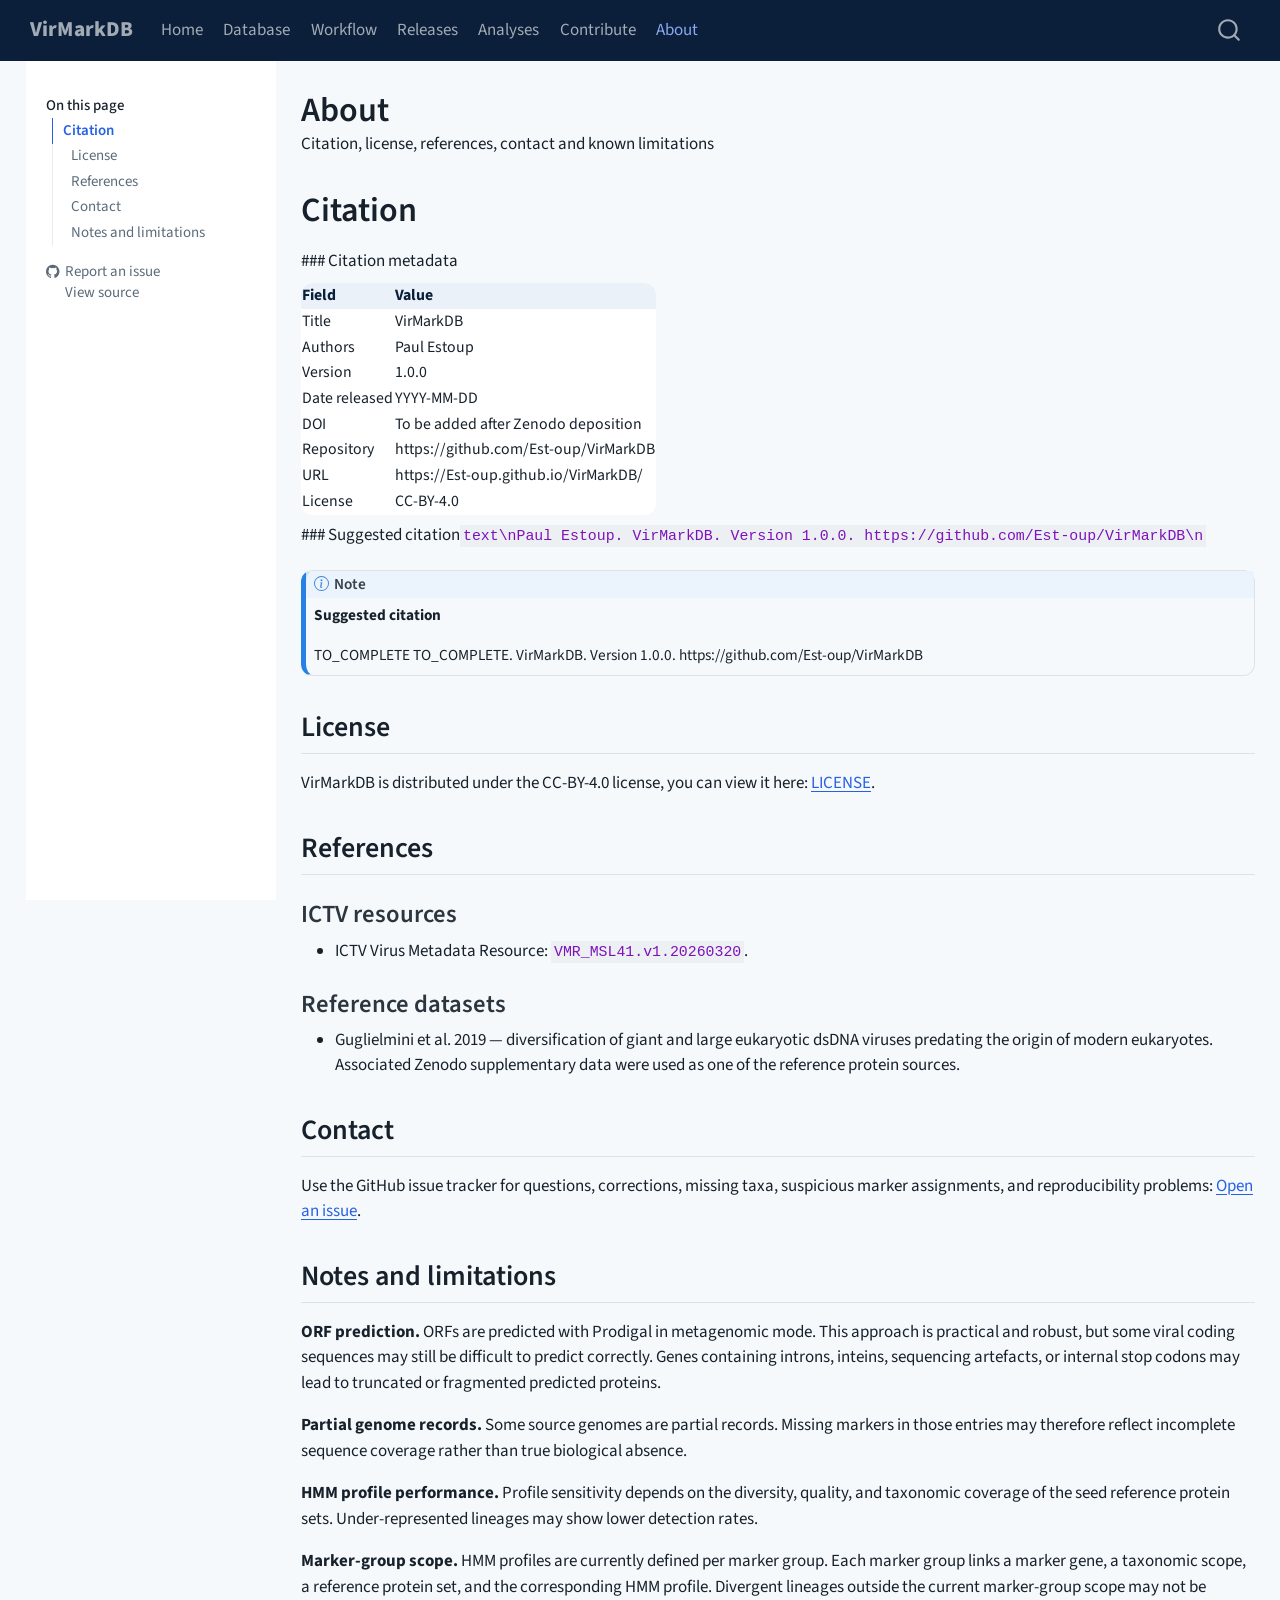
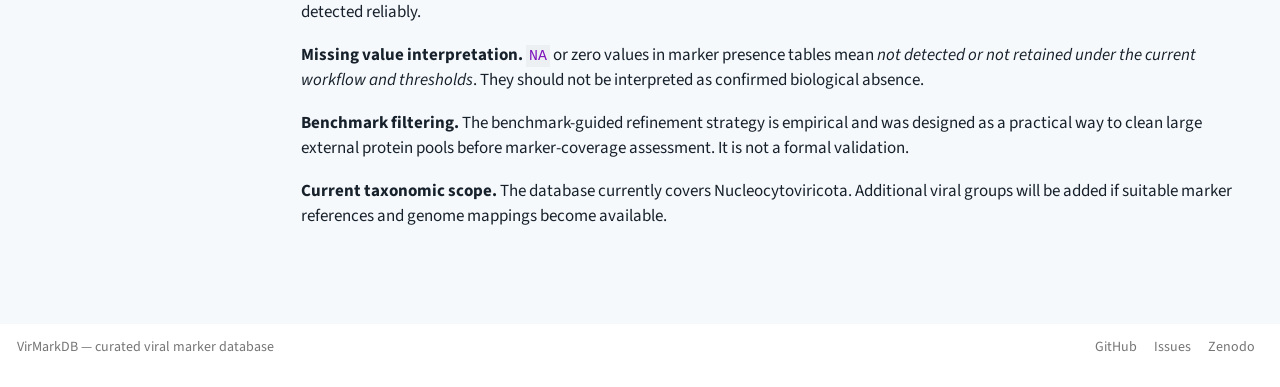
==== docs/about.html @ b0e45773 "Initial comit of webpage" ====
<!DOCTYPE html>
<html xmlns="http://www.w3.org/1999/xhtml" lang="en" xml:lang="en"><head>

<meta charset="utf-8">
<meta name="generator" content="quarto-1.9.37">

<meta name="viewport" content="width=device-width, initial-scale=1.0, user-scalable=yes">

<meta name="description" content="Citation, license, references, contact and known limitations">

<title>About – VirMarkDB</title>
<style>
/* Default styles provided by pandoc.
** See https://pandoc.org/MANUAL.html#variables-for-html for config info.
*/
code{white-space: pre-wrap;}
span.smallcaps{font-variant: small-caps;}
div.columns{display: flex; gap: min(4vw, 1.5em);}
div.column{flex: auto; overflow-x: auto;}
div.hanging-indent{margin-left: 1.5em; text-indent: -1.5em;}
ul.task-list{list-style: none;}
ul.task-list li input[type="checkbox"] {
  width: 0.8em;
  margin: 0 0.8em 0.2em -1em; /* quarto-specific, see https://github.com/quarto-dev/quarto-cli/issues/4556 */ 
  vertical-align: middle;
}
</style>


<script src="site_libs/quarto-nav/quarto-nav.js"></script>
<script src="site_libs/clipboard/clipboard.min.js"></script>
<script src="site_libs/quarto-search/autocomplete.umd.js"></script>
<script src="site_libs/quarto-search/fuse.min.js"></script>
<script src="site_libs/quarto-search/quarto-search.js"></script>
<meta name="quarto:offset" content="./">
<link href="./assets/favicon.svg" rel="icon" type="image/svg+xml">
<script src="site_libs/quarto-html/quarto.js" type="module"></script>
<script src="site_libs/quarto-html/tabsets/tabsets.js" type="module"></script>
<script src="site_libs/quarto-html/popper.min.js"></script>
<script src="site_libs/quarto-html/tippy.umd.min.js"></script>
<script src="site_libs/quarto-html/anchor.min.js"></script>
<link href="site_libs/quarto-html/tippy.css" rel="stylesheet">
<link href="site_libs/quarto-html/quarto-syntax-highlighting-7f8f88aac4f3542376d5c11b86a4c14d.css" rel="stylesheet" id="quarto-text-highlighting-styles">
<script src="site_libs/bootstrap/bootstrap.min.js"></script>
<link href="site_libs/bootstrap/bootstrap-icons.css" rel="stylesheet">
<link href="site_libs/bootstrap/bootstrap-eff121a762c697475e472cfdbd1b0bc0.min.css" rel="stylesheet" append-hash="true" id="quarto-bootstrap" data-mode="light">
<script id="quarto-search-options" type="application/json">{
  "location": "navbar",
  "copy-button": false,
  "collapse-after": 3,
  "panel-placement": "end",
  "type": "overlay",
  "limit": 50,
  "keyboard-shortcut": [
    "f",
    "/",
    "s"
  ],
  "language": {
    "search-no-results-text": "No results",
    "search-matching-documents-text": "matching documents",
    "search-copy-link-title": "Copy link to search",
    "search-hide-matches-text": "Hide additional matches",
    "search-more-match-text": "more match in this document",
    "search-more-matches-text": "more matches in this document",
    "search-clear-button-title": "Clear",
    "search-text-placeholder": "",
    "search-detached-cancel-button-title": "Cancel",
    "search-submit-button-title": "Submit",
    "search-label": "Search"
  }
}</script>
<style>html{ scroll-behavior: smooth; }</style>


<link rel="stylesheet" href="styles.css">
</head>

<body class="floating nav-fixed quarto-light">

<div id="quarto-search-results"></div>
  <header id="quarto-header" class="headroom fixed-top">
    <nav class="navbar navbar-expand-lg " data-bs-theme="dark">
      <div class="navbar-container container-fluid">
      <div class="navbar-brand-container mx-auto">
    <a class="navbar-brand" href="./index.html">
    <span class="navbar-title">VirMarkDB</span>
    </a>
  </div>
            <div id="quarto-search" class="" title="Search"></div>
          <button class="navbar-toggler" type="button" data-bs-toggle="collapse" data-bs-target="#navbarCollapse" aria-controls="navbarCollapse" role="menu" aria-expanded="false" aria-label="Toggle navigation" onclick="if (window.quartoToggleHeadroom) { window.quartoToggleHeadroom(); }">
  <span class="navbar-toggler-icon"></span>
</button>
          <div class="collapse navbar-collapse" id="navbarCollapse">
            <ul class="navbar-nav navbar-nav-scroll me-auto">
  <li class="nav-item">
    <a class="nav-link" href="./index.html"> 
<span class="menu-text">Home</span></a>
  </li>  
  <li class="nav-item">
    <a class="nav-link" href="./database.html"> 
<span class="menu-text">Database</span></a>
  </li>  
  <li class="nav-item">
    <a class="nav-link" href="./workflow.html"> 
<span class="menu-text">Workflow</span></a>
  </li>  
  <li class="nav-item">
    <a class="nav-link" href="./releases.html"> 
<span class="menu-text">Releases</span></a>
  </li>  
  <li class="nav-item">
    <a class="nav-link" href="./analysis.html"> 
<span class="menu-text">Analyses</span></a>
  </li>  
  <li class="nav-item">
    <a class="nav-link" href="./contribute.html"> 
<span class="menu-text">Contribute</span></a>
  </li>  
  <li class="nav-item">
    <a class="nav-link active" href="./about.html" aria-current="page"> 
<span class="menu-text">About</span></a>
  </li>  
</ul>
          </div> <!-- /navcollapse -->
            <div class="quarto-navbar-tools">
</div>
      </div> <!-- /container-fluid -->
    </nav>
</header>
<!-- content -->
<div id="quarto-content" class="quarto-container page-columns page-rows-contents page-layout-full page-navbar">
<!-- sidebar -->
  <nav id="quarto-sidebar" class="sidebar collapse collapse-horizontal quarto-sidebar-collapse-item sidebar-navigation floating overflow-auto">
    <nav id="TOC" role="doc-toc" class="toc-active">
    <h2 id="toc-title">On this page</h2>
   
  <ul>
  <li><a href="#citation" id="toc-citation" class="nav-link active" data-scroll-target="#citation">Citation</a>
  <ul class="collapse">
  <li><a href="#license" id="toc-license" class="nav-link" data-scroll-target="#license">License</a></li>
  <li><a href="#references" id="toc-references" class="nav-link" data-scroll-target="#references">References</a>
  <ul class="collapse">
  <li><a href="#ictv-resources" id="toc-ictv-resources" class="nav-link" data-scroll-target="#ictv-resources">ICTV resources</a></li>
  <li><a href="#reference-datasets" id="toc-reference-datasets" class="nav-link" data-scroll-target="#reference-datasets">Reference datasets</a></li>
  </ul></li>
  <li><a href="#contact" id="toc-contact" class="nav-link" data-scroll-target="#contact">Contact</a></li>
  <li><a href="#notes-and-limitations" id="toc-notes-and-limitations" class="nav-link" data-scroll-target="#notes-and-limitations">Notes and limitations</a></li>
  </ul></li>
  </ul>
<div class="toc-actions"><ul><li><a href="https://github.com/Est-oup/VirMarkDB/issues/new" class="toc-action"><i class="bi bi-github"></i>Report an issue</a></li><li><a href="https://github.com/Est-oup/VirMarkDB/blob/main/about.qmd" class="toc-action"><i class="bi empty"></i>View source</a></li></ul></div></nav>
</nav>
<div id="quarto-sidebar-glass" class="quarto-sidebar-collapse-item" data-bs-toggle="collapse" data-bs-target=".quarto-sidebar-collapse-item"></div>
<!-- margin-sidebar -->
    <div id="quarto-margin-sidebar" class="sidebar margin-sidebar zindex-bottom">
    </div>
<!-- main -->
<main class="content column-page-right" id="quarto-document-content">

<header id="title-block-header" class="quarto-title-block default">
<div class="quarto-title">
<h1 class="title">About</h1>
</div>

<div>
  <div class="description">
    Citation, license, references, contact and known limitations
  </div>
</div>


<div class="quarto-title-meta column-page-right">

    
  
    
  </div>
  


</header>


<section id="citation" class="level1">
<h1>Citation</h1>
### Citation metadata
<table>
<thead>
<tr>
<th style="text-align:left;">
Field
</th>
<th style="text-align:left;">
Value
</th>
</tr>
</thead>
<tbody>
<tr>
<td style="text-align:left;">
Title
</td>
<td style="text-align:left;">
VirMarkDB
</td>
</tr>
<tr>
<td style="text-align:left;">
Authors
</td>
<td style="text-align:left;">
Paul Estoup
</td>
</tr>
<tr>
<td style="text-align:left;">
Version
</td>
<td style="text-align:left;">
1.0.0
</td>
</tr>
<tr>
<td style="text-align:left;">
Date released
</td>
<td style="text-align:left;">
YYYY-MM-DD
</td>
</tr>
<tr>
<td style="text-align:left;">
DOI
</td>
<td style="text-align:left;">
To be added after Zenodo deposition
</td>
</tr>
<tr>
<td style="text-align:left;">
Repository
</td>
<td style="text-align:left;">
https://github.com/Est-oup/VirMarkDB
</td>
</tr>
<tr>
<td style="text-align:left;">
URL
</td>
<td style="text-align:left;">
https://Est-oup.github.io/VirMarkDB/
</td>
</tr>
<tr>
<td style="text-align:left;">
License
</td>
<td style="text-align:left;">
CC-BY-4.0
</td>
</tr>
</tbody>
</table>
<p>### Suggested citation<code>text\nPaul Estoup. VirMarkDB. Version 1.0.0. https://github.com/Est-oup/VirMarkDB\n</code></p>
<div class="callout callout-style-default callout-note callout-titled">
<div class="callout-header d-flex align-content-center">
<div class="callout-icon-container">
<i class="callout-icon"></i>
</div>
<div class="callout-title-container flex-fill">
Note
</div>
</div>
<div class="callout-body-container callout-body">
<p><strong>Suggested citation</strong></p>
<p>TO_COMPLETE TO_COMPLETE. VirMarkDB. Version 1.0.0. https://github.com/Est-oup/VirMarkDB</p>
</div>
</div>
<section id="license" class="level2">
<h2 class="anchored" data-anchor-id="license">License</h2>
<p>VirMarkDB is distributed under the CC-BY-4.0 license, you can view it here: <a href="https://github.com/Est-oup/VirMarkDB/blob/dev/LICENSE">LICENSE</a>.</p>
</section>
<section id="references" class="level2">
<h2 class="anchored" data-anchor-id="references">References</h2>
<section id="ictv-resources" class="level3">
<h3 class="anchored" data-anchor-id="ictv-resources">ICTV resources</h3>
<ul>
<li>ICTV Virus Metadata Resource: <code>VMR_MSL41.v1.20260320</code>.</li>
</ul>
</section>
<section id="reference-datasets" class="level3">
<h3 class="anchored" data-anchor-id="reference-datasets">Reference datasets</h3>
<ul>
<li>Guglielmini et al.&nbsp;2019 — diversification of giant and large eukaryotic dsDNA viruses predating the origin of modern eukaryotes. Associated Zenodo supplementary data were used as one of the reference protein sources.</li>
</ul>
</section>
</section>
<section id="contact" class="level2">
<h2 class="anchored" data-anchor-id="contact">Contact</h2>
<p>Use the GitHub issue tracker for questions, corrections, missing taxa, suspicious marker assignments, and reproducibility problems: <a href="https://github.com/Est-oup/VirMarkDB/issues">Open an issue</a>.</p>
</section>
<section id="notes-and-limitations" class="level2">
<h2 class="anchored" data-anchor-id="notes-and-limitations">Notes and limitations</h2>
<p><strong>ORF prediction.</strong> ORFs are predicted with Prodigal in metagenomic mode. This approach is practical and robust, but some viral coding sequences may still be difficult to predict correctly. Genes containing introns, inteins, sequencing artefacts, or internal stop codons may lead to truncated or fragmented predicted proteins.</p>
<p><strong>Partial genome records.</strong> Some source genomes are partial records. Missing markers in those entries may therefore reflect incomplete sequence coverage rather than true biological absence.</p>
<p><strong>HMM profile performance.</strong> Profile sensitivity depends on the diversity, quality, and taxonomic coverage of the seed reference protein sets. Under-represented lineages may show lower detection rates.</p>
<p><strong>Marker-group scope.</strong> HMM profiles are currently defined per marker group. Each marker group links a marker gene, a taxonomic scope, a reference protein set, and the corresponding HMM profile. Divergent lineages outside the current marker-group scope may not be detected reliably.</p>
<p><strong>Missing value interpretation.</strong> <code>NA</code> or zero values in marker presence tables mean <em>not detected or not retained under the current workflow and thresholds</em>. They should not be interpreted as confirmed biological absence.</p>
<p><strong>Benchmark filtering.</strong> The benchmark-guided refinement strategy is empirical and was designed as a practical way to clean large external protein pools before marker-coverage assessment. It is not a formal validation.</p>
<p><strong>Current taxonomic scope.</strong> The database currently covers Nucleocytoviricota. Additional viral groups will be added if suitable marker references and genome mappings become available.</p>


</section>
</section>

<a onclick="window.scrollTo(0, 0); return false;" role="button" id="quarto-back-to-top"><i class="bi bi-arrow-up"></i> Back to top</a></main> <!-- /main -->
<script id="quarto-html-after-body" type="application/javascript">
  window.document.addEventListener("DOMContentLoaded", function (event) {
    const icon = "";
    const anchorJS = new window.AnchorJS();
    anchorJS.options = {
      placement: 'right',
      icon: icon
    };
    anchorJS.add('.anchored');
    const isCodeAnnotation = (el) => {
      for (const clz of el.classList) {
        if (clz.startsWith('code-annotation-')) {                     
          return true;
        }
      }
      return false;
    }
    const onCopySuccess = function(e) {
      // button target
      const button = e.trigger;
      // don't keep focus
      button.blur();
      // flash "checked"
      button.classList.add('code-copy-button-checked');
      var currentTitle = button.getAttribute("title");
      button.setAttribute("title", "Copied!");
      let tooltip;
      if (window.bootstrap) {
        button.setAttribute("data-bs-toggle", "tooltip");
        button.setAttribute("data-bs-placement", "left");
        button.setAttribute("data-bs-title", "Copied!");
        tooltip = new bootstrap.Tooltip(button, 
          { trigger: "manual", 
            customClass: "code-copy-button-tooltip",
            offset: [0, -8]});
        tooltip.show();    
      }
      setTimeout(function() {
        if (tooltip) {
          tooltip.hide();
          button.removeAttribute("data-bs-title");
          button.removeAttribute("data-bs-toggle");
          button.removeAttribute("data-bs-placement");
        }
        button.setAttribute("title", currentTitle);
        button.classList.remove('code-copy-button-checked');
      }, 1000);
      // clear code selection
      e.clearSelection();
    }
    const getTextToCopy = function(trigger) {
      const outerScaffold = trigger.parentElement.cloneNode(true);
      const codeEl = outerScaffold.querySelector('code');
      for (const childEl of codeEl.children) {
        if (isCodeAnnotation(childEl)) {
          childEl.remove();
        }
      }
      return codeEl.innerText;
    }
    const clipboard = new window.ClipboardJS('.code-copy-button:not([data-in-quarto-modal])', {
      text: getTextToCopy
    });
    clipboard.on('success', onCopySuccess);
    if (window.document.getElementById('quarto-embedded-source-code-modal')) {
      const clipboardModal = new window.ClipboardJS('.code-copy-button[data-in-quarto-modal]', {
        text: getTextToCopy,
        container: window.document.getElementById('quarto-embedded-source-code-modal')
      });
      clipboardModal.on('success', onCopySuccess);
    }
      var localhostRegex = new RegExp(/^(?:http|https):\/\/localhost\:?[0-9]*\//);
      var mailtoRegex = new RegExp(/^mailto:/);
        var filterRegex = new RegExp("https:\/\/Est-oup\.github\.io\/VirMarkDB\/");
      var isInternal = (href) => {
          return filterRegex.test(href) || localhostRegex.test(href) || mailtoRegex.test(href);
      }
      // Inspect non-navigation links and adorn them if external
     var links = window.document.querySelectorAll('a[href]:not(.nav-link):not(.navbar-brand):not(.toc-action):not(.sidebar-link):not(.sidebar-item-toggle):not(.pagination-link):not(.no-external):not([aria-hidden]):not(.dropdown-item):not(.quarto-navigation-tool):not(.about-link)');
      for (var i=0; i<links.length; i++) {
        const link = links[i];
        if (!isInternal(link.href)) {
          // undo the damage that might have been done by quarto-nav.js in the case of
          // links that we want to consider external
          if (link.dataset.originalHref !== undefined) {
            link.href = link.dataset.originalHref;
          }
            // target, if specified
            link.setAttribute("target", "_blank");
            if (link.getAttribute("rel") === null) {
              link.setAttribute("rel", "noopener");
            }
        }
      }
    function tippyHover(el, contentFn, onTriggerFn, onUntriggerFn) {
      const config = {
        allowHTML: true,
        maxWidth: 500,
        delay: 100,
        arrow: false,
        appendTo: function(el) {
            return el.parentElement;
        },
        interactive: true,
        interactiveBorder: 10,
        theme: 'quarto',
        placement: 'bottom-start',
      };
      if (contentFn) {
        config.content = contentFn;
      }
      if (onTriggerFn) {
        config.onTrigger = onTriggerFn;
      }
      if (onUntriggerFn) {
        config.onUntrigger = onUntriggerFn;
      }
      window.tippy(el, config); 
    }
    const noterefs = window.document.querySelectorAll('a[role="doc-noteref"]');
    for (var i=0; i<noterefs.length; i++) {
      const ref = noterefs[i];
      tippyHover(ref, function() {
        // use id or data attribute instead here
        let href = ref.getAttribute('data-footnote-href') || ref.getAttribute('href');
        try { href = new URL(href).hash; } catch {}
        const id = href.replace(/^#\/?/, "");
        const note = window.document.getElementById(id);
        if (note) {
          return note.innerHTML;
        } else {
          return "";
        }
      });
    }
    const xrefs = window.document.querySelectorAll('a.quarto-xref');
    const processXRef = (id, note) => {
      // Strip column container classes
      const stripColumnClz = (el) => {
        el.classList.remove("page-full", "page-columns");
        if (el.children) {
          for (const child of el.children) {
            stripColumnClz(child);
          }
        }
      }
      stripColumnClz(note)
      if (id === null || id.startsWith('sec-')) {
        // Special case sections, only their first couple elements
        const container = document.createElement("div");
        if (note.children && note.children.length > 2) {
          container.appendChild(note.children[0].cloneNode(true));
          for (let i = 1; i < note.children.length; i++) {
            const child = note.children[i];
            if (child.tagName === "P" && child.innerText === "") {
              continue;
            } else {
              container.appendChild(child.cloneNode(true));
              break;
            }
          }
          if (window.Quarto?.typesetMath) {
            window.Quarto.typesetMath(container);
          }
          return container.innerHTML
        } else {
          if (window.Quarto?.typesetMath) {
            window.Quarto.typesetMath(note);
          }
          return note.innerHTML;
        }
      } else {
        // Remove any anchor links if they are present
        const anchorLink = note.querySelector('a.anchorjs-link');
        if (anchorLink) {
          anchorLink.remove();
        }
        if (window.Quarto?.typesetMath) {
          window.Quarto.typesetMath(note);
        }
        if (note.classList.contains("callout")) {
          return note.outerHTML;
        } else {
          return note.innerHTML;
        }
      }
    }
    for (var i=0; i<xrefs.length; i++) {
      const xref = xrefs[i];
      tippyHover(xref, undefined, function(instance) {
        instance.disable();
        let url = xref.getAttribute('href');
        let hash = undefined; 
        if (url.startsWith('#')) {
          hash = url;
        } else {
          try { hash = new URL(url).hash; } catch {}
        }
        if (hash) {
          const id = hash.replace(/^#\/?/, "");
          const note = window.document.getElementById(id);
          if (note !== null) {
            try {
              const html = processXRef(id, note.cloneNode(true));
              instance.setContent(html);
            } finally {
              instance.enable();
              instance.show();
            }
          } else {
            // See if we can fetch this
            fetch(url.split('#')[0])
            .then(res => res.text())
            .then(html => {
              const parser = new DOMParser();
              const htmlDoc = parser.parseFromString(html, "text/html");
              const note = htmlDoc.getElementById(id);
              if (note !== null) {
                const html = processXRef(id, note);
                instance.setContent(html);
              } 
            }).finally(() => {
              instance.enable();
              instance.show();
            });
          }
        } else {
          // See if we can fetch a full url (with no hash to target)
          // This is a special case and we should probably do some content thinning / targeting
          fetch(url)
          .then(res => res.text())
          .then(html => {
            const parser = new DOMParser();
            const htmlDoc = parser.parseFromString(html, "text/html");
            const note = htmlDoc.querySelector('main.content');
            if (note !== null) {
              // This should only happen for chapter cross references
              // (since there is no id in the URL)
              // remove the first header
              if (note.children.length > 0 && note.children[0].tagName === "HEADER") {
                note.children[0].remove();
              }
              const html = processXRef(null, note);
              instance.setContent(html);
            } 
          }).finally(() => {
            instance.enable();
            instance.show();
          });
        }
      }, function(instance) {
      });
    }
        let selectedAnnoteEl;
        const selectorForAnnotation = ( cell, annotation) => {
          let cellAttr = 'data-code-cell="' + cell + '"';
          let lineAttr = 'data-code-annotation="' +  annotation + '"';
          const selector = 'span[' + cellAttr + '][' + lineAttr + ']';
          return selector;
        }
        const selectCodeLines = (annoteEl) => {
          const doc = window.document;
          const targetCell = annoteEl.getAttribute("data-target-cell");
          const targetAnnotation = annoteEl.getAttribute("data-target-annotation");
          const annoteSpan = window.document.querySelector(selectorForAnnotation(targetCell, targetAnnotation));
          const lines = annoteSpan.getAttribute("data-code-lines").split(",");
          const lineIds = lines.map((line) => {
            return targetCell + "-" + line;
          })
          let top = null;
          let height = null;
          let parent = null;
          if (lineIds.length > 0) {
              //compute the position of the single el (top and bottom and make a div)
              const el = window.document.getElementById(lineIds[0]);
              top = el.offsetTop;
              height = el.offsetHeight;
              parent = el.parentElement.parentElement;
            if (lineIds.length > 1) {
              const lastEl = window.document.getElementById(lineIds[lineIds.length - 1]);
              const bottom = lastEl.offsetTop + lastEl.offsetHeight;
              height = bottom - top;
            }
            if (top !== null && height !== null && parent !== null) {
              // cook up a div (if necessary) and position it 
              let div = window.document.getElementById("code-annotation-line-highlight");
              if (div === null) {
                div = window.document.createElement("div");
                div.setAttribute("id", "code-annotation-line-highlight");
                div.style.position = 'absolute';
                parent.appendChild(div);
              }
              div.style.top = top - 2 + "px";
              div.style.height = height + 4 + "px";
              div.style.left = 0;
              let gutterDiv = window.document.getElementById("code-annotation-line-highlight-gutter");
              if (gutterDiv === null) {
                gutterDiv = window.document.createElement("div");
                gutterDiv.setAttribute("id", "code-annotation-line-highlight-gutter");
                gutterDiv.style.position = 'absolute';
                const codeCell = window.document.getElementById(targetCell);
                const gutter = codeCell.querySelector('.code-annotation-gutter');
                gutter.appendChild(gutterDiv);
              }
              gutterDiv.style.top = top - 2 + "px";
              gutterDiv.style.height = height + 4 + "px";
            }
            selectedAnnoteEl = annoteEl;
          }
        };
        const unselectCodeLines = () => {
          const elementsIds = ["code-annotation-line-highlight", "code-annotation-line-highlight-gutter"];
          elementsIds.forEach((elId) => {
            const div = window.document.getElementById(elId);
            if (div) {
              div.remove();
            }
          });
          selectedAnnoteEl = undefined;
        };
          // Handle positioning of the toggle
      window.addEventListener(
        "resize",
        throttle(() => {
          elRect = undefined;
          if (selectedAnnoteEl) {
            selectCodeLines(selectedAnnoteEl);
          }
        }, 10)
      );
      function throttle(fn, ms) {
      let throttle = false;
      let timer;
        return (...args) => {
          if(!throttle) { // first call gets through
              fn.apply(this, args);
              throttle = true;
          } else { // all the others get throttled
              if(timer) clearTimeout(timer); // cancel #2
              timer = setTimeout(() => {
                fn.apply(this, args);
                timer = throttle = false;
              }, ms);
          }
        };
      }
        // Attach click handler to the DT
        const annoteDls = window.document.querySelectorAll('dt[data-target-cell]');
        for (const annoteDlNode of annoteDls) {
          annoteDlNode.addEventListener('click', (event) => {
            const clickedEl = event.target;
            if (clickedEl !== selectedAnnoteEl) {
              unselectCodeLines();
              const activeEl = window.document.querySelector('dt[data-target-cell].code-annotation-active');
              if (activeEl) {
                activeEl.classList.remove('code-annotation-active');
              }
              selectCodeLines(clickedEl);
              clickedEl.classList.add('code-annotation-active');
            } else {
              // Unselect the line
              unselectCodeLines();
              clickedEl.classList.remove('code-annotation-active');
            }
          });
        }
    const findCites = (el) => {
      const parentEl = el.parentElement;
      if (parentEl) {
        const cites = parentEl.dataset.cites;
        if (cites) {
          return {
            el,
            cites: cites.split(' ')
          };
        } else {
          return findCites(el.parentElement)
        }
      } else {
        return undefined;
      }
    };
    var bibliorefs = window.document.querySelectorAll('a[role="doc-biblioref"]');
    for (var i=0; i<bibliorefs.length; i++) {
      const ref = bibliorefs[i];
      const citeInfo = findCites(ref);
      if (citeInfo) {
        tippyHover(citeInfo.el, function() {
          var popup = window.document.createElement('div');
          citeInfo.cites.forEach(function(cite) {
            var citeDiv = window.document.createElement('div');
            citeDiv.classList.add('hanging-indent');
            citeDiv.classList.add('csl-entry');
            var biblioDiv = window.document.getElementById('ref-' + cite);
            if (biblioDiv) {
              citeDiv.innerHTML = biblioDiv.innerHTML;
            }
            popup.appendChild(citeDiv);
          });
          return popup.innerHTML;
        });
      }
    }
  });
  </script>
</div> <!-- /content -->
<footer class="footer">
  <div class="nav-footer">
    <div class="nav-footer-left">
<p>VirMarkDB — curated viral marker database</p>
</div>   
    <div class="nav-footer-center">
      &nbsp;
    <div class="toc-actions d-sm-block d-md-none"><ul><li><a href="https://github.com/Est-oup/VirMarkDB/issues/new" class="toc-action"><i class="bi bi-github"></i>Report an issue</a></li><li><a href="https://github.com/Est-oup/VirMarkDB/blob/main/about.qmd" class="toc-action"><i class="bi empty"></i>View source</a></li></ul></div></div>
    <div class="nav-footer-right">
      <ul class="footer-items list-unstyled">
    <li class="nav-item">
    <a class="nav-link" href="https://github.com/Est-oup/VirMarkDB">
<p>GitHub</p>
</a>
  </li>  
    <li class="nav-item">
    <a class="nav-link" href="https://github.com/Est-oup/VirMarkDB/issues">
<p>Issues</p>
</a>
  </li>  
    <li class="nav-item">
    <a class="nav-link" href="https://zenodo.org/">
<p>Zenodo</p>
</a>
  </li>  
</ul>
    </div>
  </div>
</footer>




<script src="site_libs/quarto-html/zenscroll-min.js"></script>
</body></html>
---- docs/site_libs/quarto-html/tippy.css ----
.tippy-box[data-animation=fade][data-state=hidden]{opacity:0}[data-tippy-root]{max-width:calc(100vw - 10px)}.tippy-box{position:relative;background-color:#333;color:#fff;border-radius:4px;font-size:14px;line-height:1.4;white-space:normal;outline:0;transition-property:transform,visibility,opacity}.tippy-box[data-placement^=top]>.tippy-arrow{bottom:0}.tippy-box[data-placement^=top]>.tippy-arrow:before{bottom:-7px;left:0;border-width:8px 8px 0;border-top-color:initial;transform-origin:center top}.tippy-box[data-placement^=bottom]>.tippy-arrow{top:0}.tippy-box[data-placement^=bottom]>.tippy-arrow:before{top:-7px;left:0;border-width:0 8px 8px;border-bottom-color:initial;transform-origin:center bottom}.tippy-box[data-placement^=left]>.tippy-arrow{right:0}.tippy-box[data-placement^=left]>.tippy-arrow:before{border-width:8px 0 8px 8px;border-left-color:initial;right:-7px;transform-origin:center left}.tippy-box[data-placement^=right]>.tippy-arrow{left:0}.tippy-box[data-placement^=right]>.tippy-arrow:before{left:-7px;border-width:8px 8px 8px 0;border-right-color:initial;transform-origin:center right}.tippy-box[data-inertia][data-state=visible]{transition-timing-function:cubic-bezier(.54,1.5,.38,1.11)}.tippy-arrow{width:16px;height:16px;color:#333}.tippy-arrow:before{content:"";position:absolute;border-color:transparent;border-style:solid}.tippy-content{position:relative;padding:5px 9px;z-index:1}
---- docs/site_libs/quarto-html/quarto-syntax-highlighting-7f8f88aac4f3542376d5c11b86a4c14d.css ----
/* quarto syntax highlight colors */
:root {
  --quarto-hl-ot-color: #003B4F;
  --quarto-hl-at-color: #657422;
  --quarto-hl-ss-color: #20794D;
  --quarto-hl-an-color: #5E5E5E;
  --quarto-hl-fu-color: #4758AB;
  --quarto-hl-st-color: #20794D;
  --quarto-hl-cf-color: #003B4F;
  --quarto-hl-op-color: #5E5E5E;
  --quarto-hl-er-color: #AD0000;
  --quarto-hl-bn-color: #AD0000;
  --quarto-hl-al-color: #AD0000;
  --quarto-hl-va-color: #111111;
  --quarto-hl-bu-color: inherit;
  --quarto-hl-ex-color: inherit;
  --quarto-hl-pp-color: #AD0000;
  --quarto-hl-in-color: #5E5E5E;
  --quarto-hl-vs-color: #20794D;
  --quarto-hl-wa-color: #5E5E5E;
  --quarto-hl-do-color: #5E5E5E;
  --quarto-hl-im-color: #00769E;
  --quarto-hl-ch-color: #20794D;
  --quarto-hl-dt-color: #AD0000;
  --quarto-hl-fl-color: #AD0000;
  --quarto-hl-co-color: #5E5E5E;
  --quarto-hl-cv-color: #5E5E5E;
  --quarto-hl-cn-color: #8f5902;
  --quarto-hl-sc-color: #5E5E5E;
  --quarto-hl-dv-color: #AD0000;
  --quarto-hl-kw-color: #003B4F;
}

/* other quarto variables */
:root {
  --quarto-font-monospace: SFMono-Regular, Menlo, Monaco, Consolas, "Liberation Mono", "Courier New", monospace;
}

/* syntax highlight based on Pandoc's rules */
pre > code.sourceCode > span {
  color: #003B4F;
}

code.sourceCode > span {
  color: #003B4F;
}

div.sourceCode,
div.sourceCode pre.sourceCode {
  color: #003B4F;
}

/* Normal */
code span {
  color: #003B4F;
}

/* Alert */
code span.al {
  color: #AD0000;
  font-style: inherit;
}

/* Annotation */
code span.an {
  color: #5E5E5E;
  font-style: inherit;
}

/* Attribute */
code span.at {
  color: #657422;
  font-style: inherit;
}

/* BaseN */
code span.bn {
  color: #AD0000;
  font-style: inherit;
}

/* BuiltIn */
code span.bu {
  font-style: inherit;
}

/* ControlFlow */
code span.cf {
  color: #003B4F;
  font-weight: bold;
  font-style: inherit;
}

/* Char */
code span.ch {
  color: #20794D;
  font-style: inherit;
}

/* Constant */
code span.cn {
  color: #8f5902;
  font-style: inherit;
}

/* Comment */
code span.co {
  color: #5E5E5E;
  font-style: inherit;
}

/* CommentVar */
code span.cv {
  color: #5E5E5E;
  font-style: italic;
}

/* Documentation */
code span.do {
  color: #5E5E5E;
  font-style: italic;
}

/* DataType */
code span.dt {
  color: #AD0000;
  font-style: inherit;
}

/* DecVal */
code span.dv {
  color: #AD0000;
  font-style: inherit;
}

/* Error */
code span.er {
  color: #AD0000;
  font-style: inherit;
}

/* Extension */
code span.ex {
  font-style: inherit;
}

/* Float */
code span.fl {
  color: #AD0000;
  font-style: inherit;
}

/* Function */
code span.fu {
  color: #4758AB;
  font-style: inherit;
}

/* Import */
code span.im {
  color: #00769E;
  font-style: inherit;
}

/* Information */
code span.in {
  color: #5E5E5E;
  font-style: inherit;
}

/* Keyword */
code span.kw {
  color: #003B4F;
  font-weight: bold;
  font-style: inherit;
}

/* Operator */
code span.op {
  color: #5E5E5E;
  font-style: inherit;
}

/* Other */
code span.ot {
  color: #003B4F;
  font-style: inherit;
}

/* Preprocessor */
code span.pp {
  color: #AD0000;
  font-style: inherit;
}

/* SpecialChar */
code span.sc {
  color: #5E5E5E;
  font-style: inherit;
}

/* SpecialString */
code span.ss {
  color: #20794D;
  font-style: inherit;
}

/* String */
code span.st {
  color: #20794D;
  font-style: inherit;
}

/* Variable */
code span.va {
  color: #111111;
  font-style: inherit;
}

/* VerbatimString */
code span.vs {
  color: #20794D;
  font-style: inherit;
}

/* Warning */
code span.wa {
  color: #5E5E5E;
  font-style: italic;
}

.prevent-inlining {
  content: "</";
}

/*# sourceMappingURL=789ad8cd35626ba772517505b42a116e.css.map */
---- docs/styles.css ----
/* VirMarkDB custom style */

:root {
  --vm-blue: #0B1F3A;
  --vm-blue-2: #123B66;
  --vm-cyan: #2FB7C7;
  --vm-green: #7BC96F;
  --vm-bg: #F6F9FC;
  --vm-card: #FFFFFF;
  --vm-border: #DDE7F0;
  --vm-muted: #5B6B7A;
  --vm-text: #17212B;
}

body {
  background: var(--vm-bg);
  color: var(--vm-text);
}

/* Navbar */
.navbar-title {
  font-weight: 800;
  letter-spacing: 0.2px;
}

/* TOC sidebar */
#quarto-sidebar-toc-left {
  background: transparent;
}

nav#TOC a {
  color: var(--vm-muted);
  font-size: 0.88rem;
}

nav#TOC a:hover,
nav#TOC a.active {
  color: var(--vm-blue);
  font-weight: 600;
}

/* Hero — index only, full bleed */
.hero {
  background:
    radial-gradient(circle at top right, rgba(47, 183, 199, 0.28), transparent 34%),
    linear-gradient(135deg, #08192F 0%, #0B1F3A 52%, #123B66 100%);
  color: white;
  border-radius: 24px;
  padding: 3.6rem 3rem;
  margin: 0.8rem 0 2rem 0;
  box-shadow: 0 18px 48px rgba(11, 31, 58, 0.20);
}

.hero h1 {
  color: white;
  font-size: clamp(2.2rem, 5vw, 4.2rem);
  line-height: 1;
  font-weight: 900;
  margin-bottom: 1rem;
}

.hero .lead {
  color: #DDEFFF;
  max-width: 680px;
  font-size: 1.12rem;
  line-height: 1.6;
}

.hero-actions {
  display: flex;
  flex-wrap: wrap;
  gap: 0.7rem;
  margin-top: 1.4rem;
}

.btn-vm {
  display: inline-block;
  padding: 0.62rem 1rem;
  border-radius: 999px;
  text-decoration: none;
  font-weight: 700;
  font-size: 0.95rem;
  border: 1px solid rgba(255,255,255,0.28);
}

.btn-vm.primary {
  background: white;
  color: var(--vm-blue);
}

.btn-vm.secondary {
  color: white;
  background: rgba(255,255,255,0.10);
}

.badge-row {
  display: flex;
  flex-wrap: wrap;
  gap: 0.4rem;
  margin-top: 1.4rem;
}

.vm-badge {
  display: inline-flex;
  align-items: center;
  border-radius: 999px;
  padding: 0.3rem 0.65rem;
  font-size: 0.85rem;
  color: #DDFBFF;
  background: rgba(47, 183, 199, 0.14);
  border: 1px solid rgba(47, 183, 199, 0.35);
}

/* Card grids — 2-col by default so they fit inside the content column */
.card-grid,
.download-grid {
  display: grid;
  grid-template-columns: repeat(2, 1fr);
  gap: 1rem;
  margin: 1.2rem 0;
}

.vm-card,
.download-card {
  background: var(--vm-card);
  border: 1px solid var(--vm-border);
  border-radius: 16px;
  padding: 1.1rem 1.2rem;
  box-shadow: 0 6px 20px rgba(11, 31, 58, 0.05);
}

/* Span variants kept for index page (page-layout: full) */
.vm-card.full,
.download-card.primary-download {
  grid-column: span 2;
}

.vm-card h3,
.download-card h3 {
  margin-top: 0;
  margin-bottom: 0.4rem;
  color: var(--vm-blue);
  font-weight: 800;
}

.vm-card p,
.download-card p {
  color: var(--vm-muted);
  margin-bottom: 0;
}

.download-card code {
  display: block;
  margin-top: 0.8rem;
  padding: 0.6rem;
  background: #F0F5F9;
  border-radius: 10px;
}

/* Metrics */
.metric {
  font-size: 2rem;
  font-weight: 900;
  color: var(--vm-blue);
  line-height: 1;
}

.metric-label {
  color: var(--vm-muted);
  font-size: 0.92rem;
  margin-top: 0.3rem;
}

/* Marker pills */
.marker-list {
  display: flex;
  flex-wrap: wrap;
  gap: 0.5rem;
  margin: 1rem 0;
}

.marker {
  font-family: var(--bs-font-monospace);
  background: #EAF7FA;
  color: #0B5360;
  border: 1px solid #BEE9F0;
  border-radius: 10px;
  padding: 0.38rem 0.6rem;
  font-size: 0.9rem;
}

/* Workflow steps */
.workflow-grid {
  display: grid;
  grid-template-columns: repeat(5, 1fr);
  gap: 0.8rem;
  margin: 1.2rem 0;
}

.workflow-step {
  background: white;
  border: 1px solid var(--vm-border);
  border-radius: 14px;
  padding: 0.9rem;
}

.workflow-step .num {
  width: 1.8rem;
  height: 1.8rem;
  border-radius: 50%;
  background: var(--vm-blue);
  color: white;
  display: inline-flex;
  justify-content: center;
  align-items: center;
  font-weight: 800;
  font-size: 0.9rem;
  margin-bottom: 0.5rem;
}

.workflow-step h3 {
  font-size: 0.97rem;
  margin: 0.2rem 0;
  color: var(--vm-blue);
}

.workflow-step p {
  color: var(--vm-muted);
  font-size: 0.88rem;
  margin-bottom: 0;
}

/* Workflow figure */
.workflow-figure {
  background: white;
  border: 1px solid var(--vm-border);
  border-radius: 16px;
  padding: 0.8rem;
  margin: 1.2rem 0 1.8rem 0;
  box-shadow: 0 6px 20px rgba(11, 31, 58, 0.05);
}

.workflow-figure img {
  width: 100%;
  height: auto;
  display: block;
  border-radius: 10px;
}

.missing-workflow-img {
  color: var(--vm-muted);
  padding: 1rem;
}

/* Callouts */
.callout-note,
.callout-tip,
.callout-warning,
.callout-important {
  border-radius: 12px;
}

/* Tables */
table {
  background: white;
  border-radius: 12px;
  overflow: hidden;
  font-size: 0.93rem;
}

thead th {
  background: #EAF1F8 !important;
  color: var(--vm-blue) !important;
}

/* Details */
details {
  background: white;
  border: 1px solid var(--vm-border);
  border-radius: 12px;
  padding: 0.9rem 1rem;
  margin: 1rem 0;
}

summary {
  cursor: pointer;
  font-weight: 700;
  color: var(--vm-blue);
}

/* Code blocks */
pre.text,
pre.sourceCode,
pre {
  border-radius: 12px;
}

/* Responsive */
@media (max-width: 900px) {
  .hero {
    padding: 2rem 1.2rem;
    border-radius: 16px;
  }

  .card-grid,
  .download-grid {
    grid-template-columns: 1fr;
  }

  .vm-card.full,
  .download-card.primary-download {
    grid-column: span 1;
  }

  .workflow-grid {
    grid-template-columns: 1fr 1fr;
  }
}

@media (max-width: 560px) {
  .workflow-grid {
    grid-template-columns: 1fr;
  }
}

/* Table managment */
.table-scroll {
  overflow-x: auto;
  max-width: 100%;
}

/* Image center */
.hero-logo img {
  display: block;
  margin-left: auto;
  margin-right: auto;
  margin-bottom: 1rem;
}
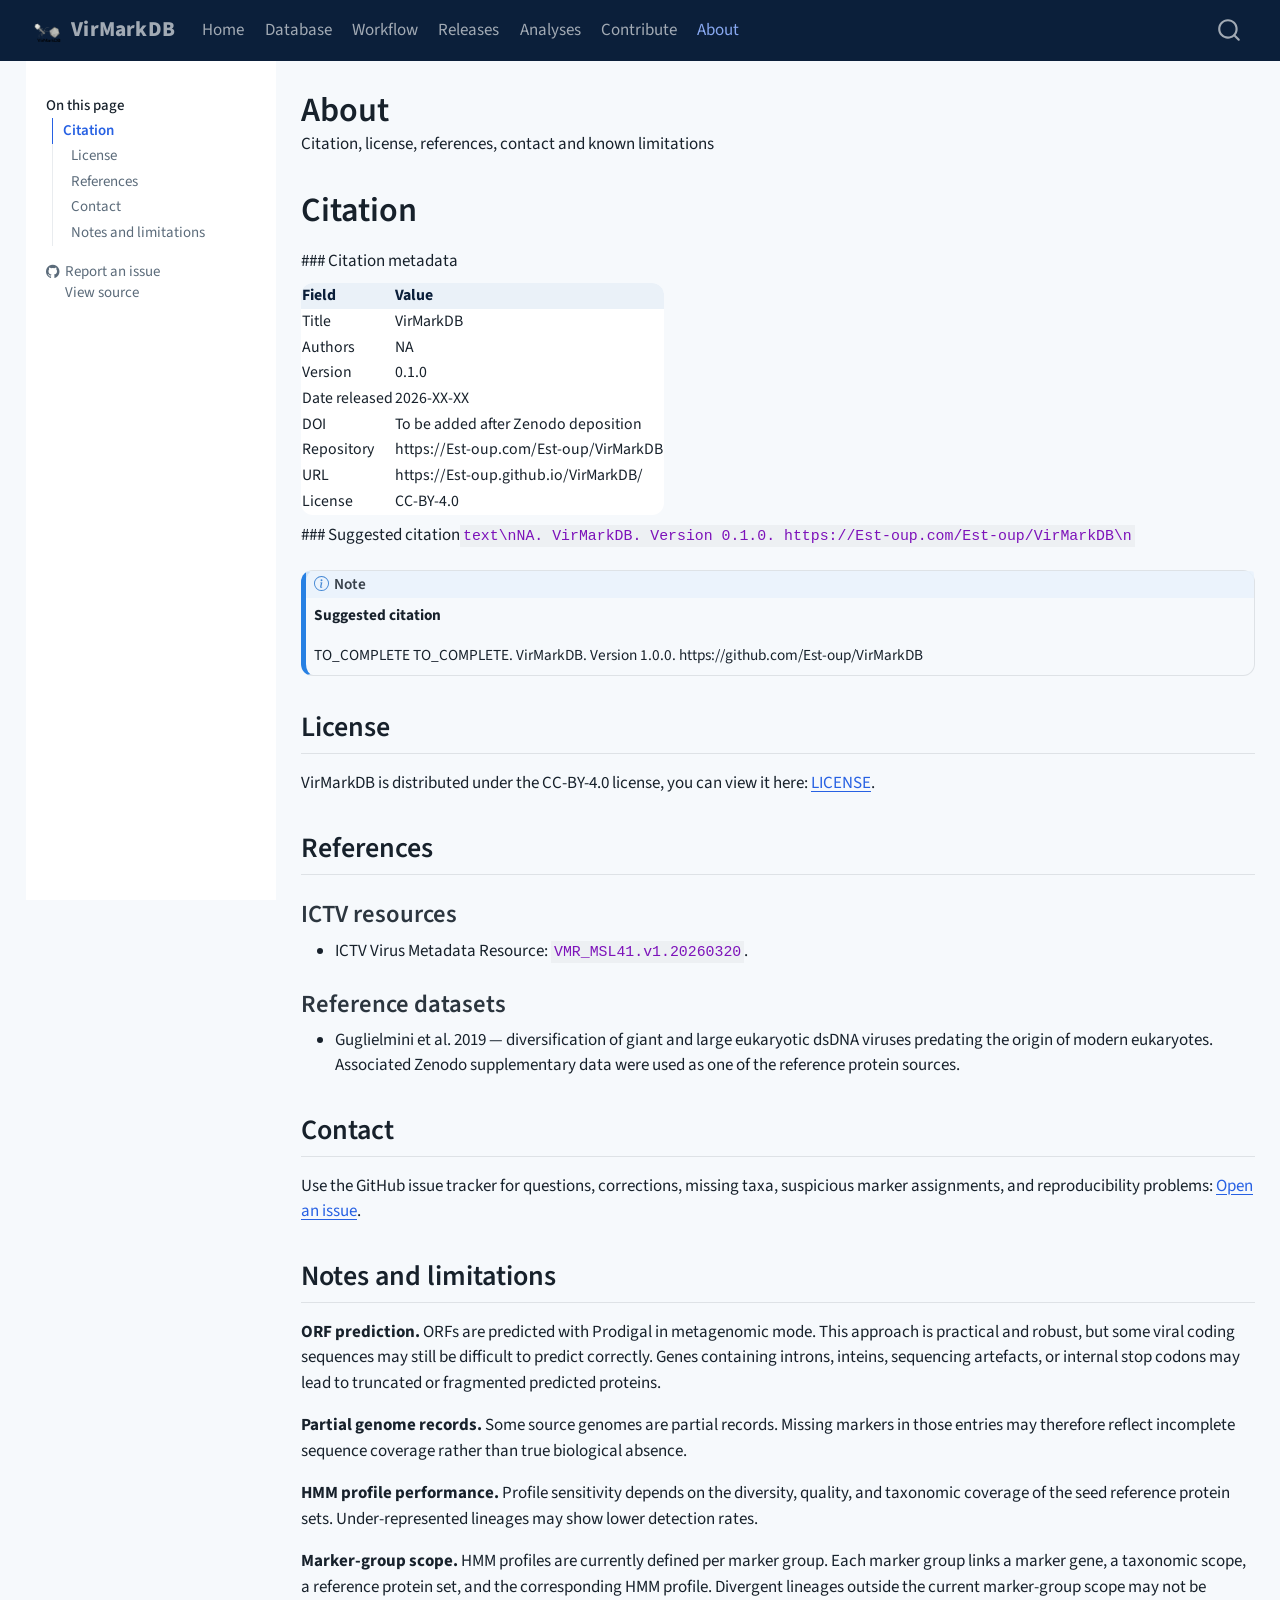
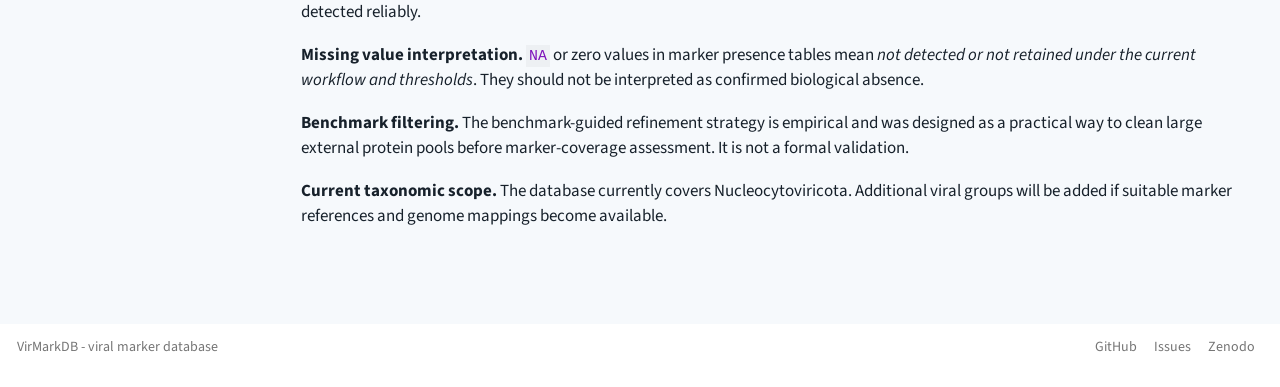
==== commit 4a535226: "Update webpage" ====
--- a/docs/about.html
+++ b/docs/about.html
@@ -33,7 +33,7 @@
 <script src="site_libs/quarto-search/fuse.min.js"></script>
 <script src="site_libs/quarto-search/quarto-search.js"></script>
 <meta name="quarto:offset" content="./">
-<link href="./assets/favicon.svg" rel="icon" type="image/svg+xml">
+<link href="./assets/logo_virmark.png" rel="icon" type="image/png">
 <script src="site_libs/quarto-html/quarto.js" type="module"></script>
 <script src="site_libs/quarto-html/tabsets/tabsets.js" type="module"></script>
 <script src="site_libs/quarto-html/popper.min.js"></script>
@@ -83,6 +83,10 @@
     <nav class="navbar navbar-expand-lg " data-bs-theme="dark">
       <div class="navbar-container container-fluid">
       <div class="navbar-brand-container mx-auto">
+    <a href="./index.html" class="navbar-brand navbar-brand-logo">
+    <img src="./assets/logo_virmark.png" alt="VirMarkDB logo" class="navbar-logo light-content">
+    <img src="./assets/logo_virmark.png" alt="VirMarkDB logo" class="navbar-logo dark-content">
+    </a>
     <a class="navbar-brand" href="./index.html">
     <span class="navbar-title">VirMarkDB</span>
     </a>
@@ -209,7 +213,7 @@
 Authors
 </td>
 <td style="text-align:left;">
-Paul Estoup
+NA
 </td>
 </tr>
 <tr>
@@ -217,7 +221,7 @@
 Version
 </td>
 <td style="text-align:left;">
-1.0.0
+0.1.0
 </td>
 </tr>
 <tr>
@@ -225,7 +229,7 @@
 Date released
 </td>
 <td style="text-align:left;">
-YYYY-MM-DD
+2026-XX-XX
 </td>
 </tr>
 <tr>
@@ -241,7 +245,7 @@
 Repository
 </td>
 <td style="text-align:left;">
-https://github.com/Est-oup/VirMarkDB
+https://Est-oup.com/Est-oup/VirMarkDB
 </td>
 </tr>
 <tr>
@@ -262,7 +266,7 @@
 </tr>
 </tbody>
 </table>
-<p>### Suggested citation<code>text\nPaul Estoup. VirMarkDB. Version 1.0.0. https://github.com/Est-oup/VirMarkDB\n</code></p>
+<p>### Suggested citation<code>text\nNA. VirMarkDB. Version 0.1.0. https://Est-oup.com/Est-oup/VirMarkDB\n</code></p>
 <div class="callout callout-style-default callout-note callout-titled">
 <div class="callout-header d-flex align-content-center">
 <div class="callout-icon-container">
@@ -724,7 +728,7 @@
 <footer class="footer">
   <div class="nav-footer">
     <div class="nav-footer-left">
-<p>VirMarkDB — curated viral marker database</p>
+<p>VirMarkDB - viral marker database</p>
 </div>   
     <div class="nav-footer-center">
       &nbsp;
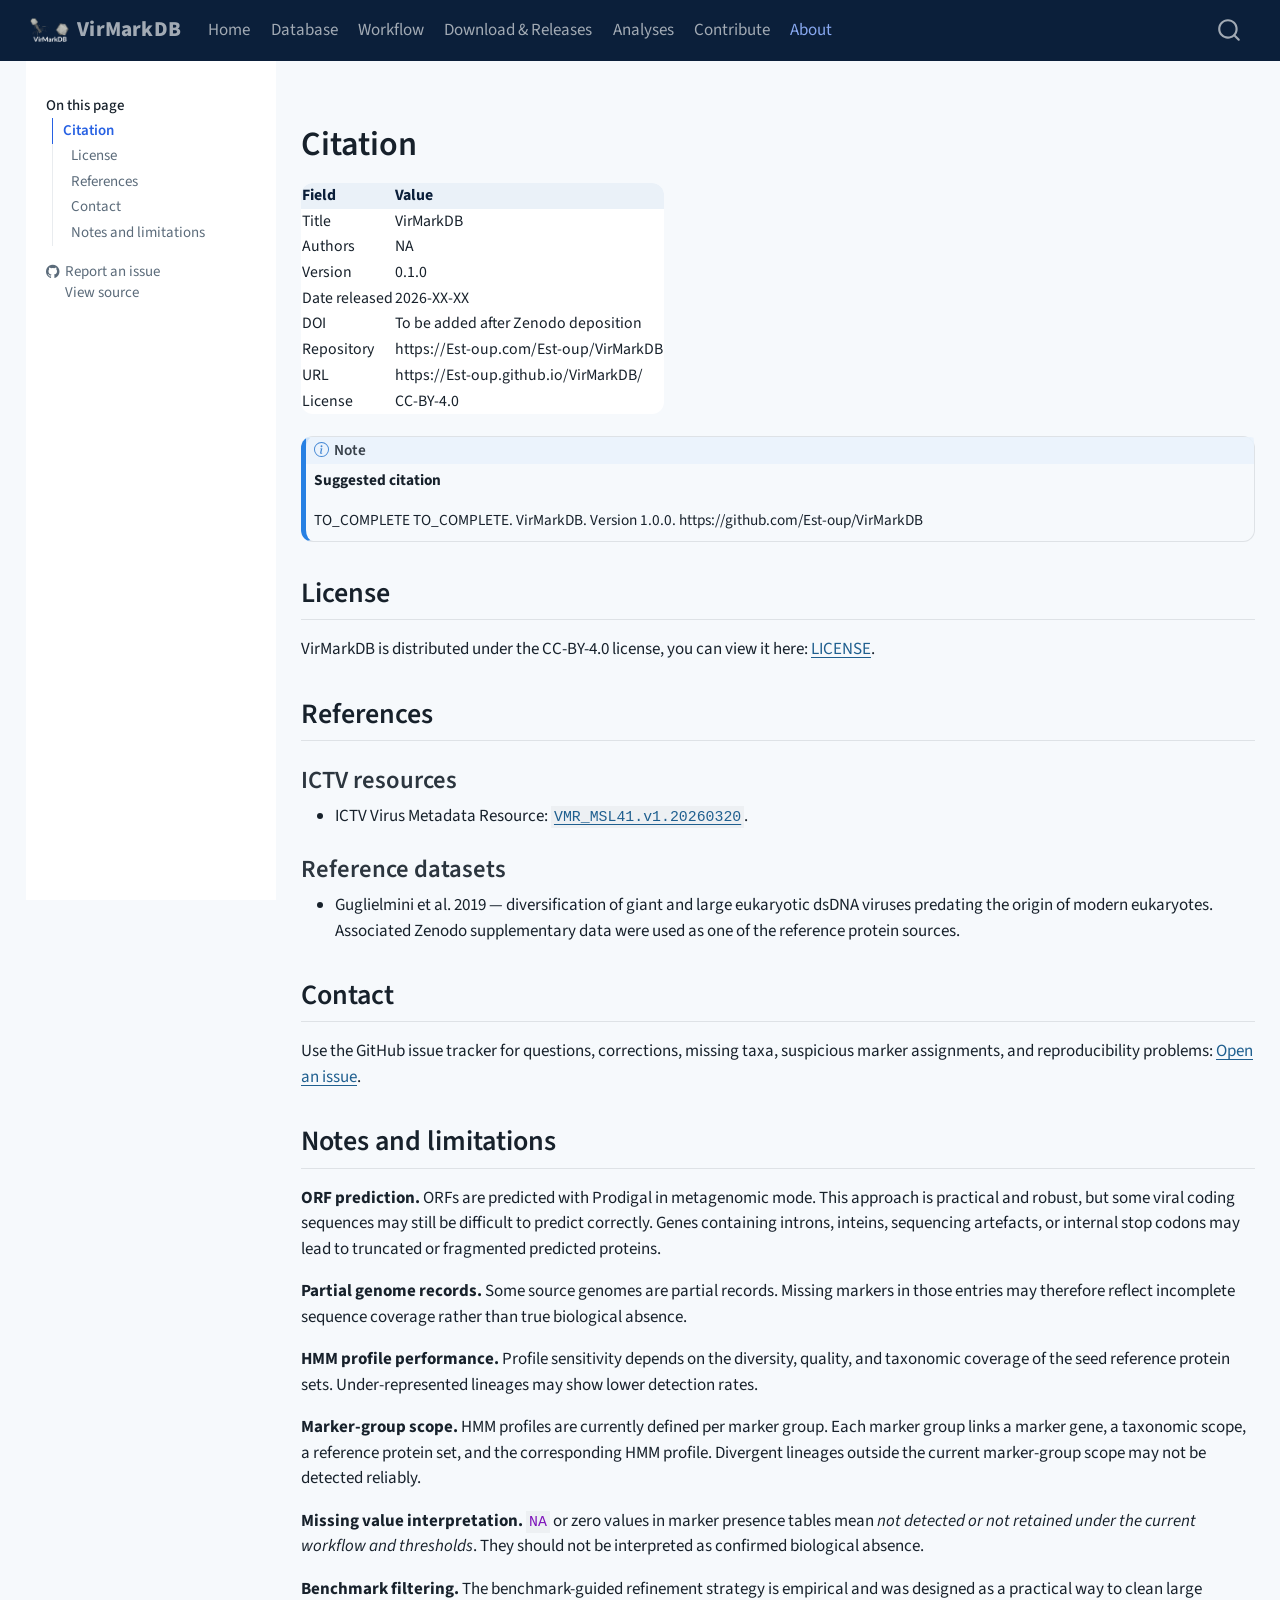
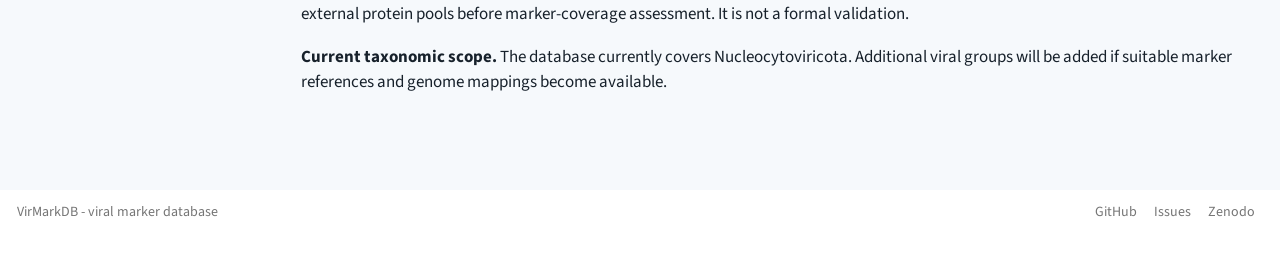
==== commit 933be7a3: "Update large update of the layout and informations on the website" ====
--- a/docs/about.html
+++ b/docs/about.html
@@ -8,7 +8,7 @@
 
 <meta name="description" content="Citation, license, references, contact and known limitations">
 
-<title>About – VirMarkDB</title>
+<title>quarto-input35baaa5bfea42bea – VirMarkDB</title>
 <style>
 /* Default styles provided by pandoc.
 ** See https://pandoc.org/MANUAL.html#variables-for-html for config info.
@@ -84,8 +84,8 @@
       <div class="navbar-container container-fluid">
       <div class="navbar-brand-container mx-auto">
     <a href="./index.html" class="navbar-brand navbar-brand-logo">
-    <img src="./assets/logo_virmark.png" alt="VirMarkDB logo" class="navbar-logo light-content">
-    <img src="./assets/logo_virmark.png" alt="VirMarkDB logo" class="navbar-logo dark-content">
+    <img src="./assets/logo_virmark_blank.png" alt="VirMarkDB logo" class="navbar-logo light-content">
+    <img src="./assets/logo_virmark_blank.png" alt="VirMarkDB logo" class="navbar-logo dark-content">
     </a>
     <a class="navbar-brand" href="./index.html">
     <span class="navbar-title">VirMarkDB</span>
@@ -111,7 +111,7 @@
   </li>  
   <li class="nav-item">
     <a class="nav-link" href="./releases.html"> 
-<span class="menu-text">Releases</span></a>
+<span class="menu-text">Download &amp; Releases</span></a>
   </li>  
   <li class="nav-item">
     <a class="nav-link" href="./analysis.html"> 
@@ -159,35 +159,13 @@
     <div id="quarto-margin-sidebar" class="sidebar margin-sidebar zindex-bottom">
     </div>
 <!-- main -->
-<main class="content column-page-right" id="quarto-document-content">
-
-<header id="title-block-header" class="quarto-title-block default">
-<div class="quarto-title">
-<h1 class="title">About</h1>
-</div>
-
-<div>
-  <div class="description">
-    Citation, license, references, contact and known limitations
-  </div>
-</div>
-
-
-<div class="quarto-title-meta column-page-right">
-
-    
-  
-    
-  </div>
-  
-
-
-</header>
+<main class="content column-page-right" id="quarto-document-content"><header id="title-block-header" class="quarto-title-block"></header>
+
+
 
 
 <section id="citation" class="level1">
 <h1>Citation</h1>
-### Citation metadata
 <table>
 <thead>
 <tr>
@@ -266,7 +244,6 @@
 </tr>
 </tbody>
 </table>
-<p>### Suggested citation<code>text\nNA. VirMarkDB. Version 0.1.0. https://Est-oup.com/Est-oup/VirMarkDB\n</code></p>
 <div class="callout callout-style-default callout-note callout-titled">
 <div class="callout-header d-flex align-content-center">
 <div class="callout-icon-container">
@@ -290,7 +267,7 @@
 <section id="ictv-resources" class="level3">
 <h3 class="anchored" data-anchor-id="ictv-resources">ICTV resources</h3>
 <ul>
-<li>ICTV Virus Metadata Resource: <code>VMR_MSL41.v1.20260320</code>.</li>
+<li>ICTV Virus Metadata Resource: <a href="https://ictv.global/sites/default/files/VMR/VMR_MSL41.v1.20260320.xlsx"><code>VMR_MSL41.v1.20260320</code></a>.</li>
 </ul>
 </section>
 <section id="reference-datasets" class="level3">
--- a/docs/styles.css
+++ b/docs/styles.css
@@ -1,29 +1,61 @@
 /* VirMarkDB custom style */
 
+/* ----------------------------- */
+/* Theme variables               */
+/* ----------------------------- */
+
 :root {
-  --vm-blue: #0B1F3A;
-  --vm-blue-2: #123B66;
-  --vm-cyan: #2FB7C7;
-  --vm-green: #7BC96F;
-  --vm-bg: #F6F9FC;
-  --vm-card: #FFFFFF;
-  --vm-border: #DDE7F0;
-  --vm-muted: #5B6B7A;
-  --vm-text: #17212B;
-}
+  --vm-blue: #0b1f3a;
+  --vm-blue-2: #123b66;
+  --vm-blue-3: #1f5f8f;
+  --vm-cyan: #2fb7c7;
+  --vm-cyan-soft: #d9f6ff;
+  --vm-green: #7bc96f;
+
+  --vm-bg: #f6f9fc;
+  --vm-card: #ffffff;
+  --vm-card-soft: #f8fbff;
+  --vm-border: #dde7f0;
+
+  --vm-text: #17212b;
+  --vm-muted: #5b6b7a;
+  --vm-muted-2: #6f8192;
+
+  --vm-shadow-sm: 0 6px 20px rgba(11, 31, 58, 0.05);
+  --vm-shadow-md: 0 18px 45px rgba(20, 35, 70, 0.10);
+}
+
+/* ----------------------------- */
+/* Global layout                 */
+/* ----------------------------- */
 
 body {
   background: var(--vm-bg);
   color: var(--vm-text);
 }
 
-/* Navbar */
+/* Keep links consistent with the VirMarkDB palette */
+a {
+  color: var(--vm-blue-3);
+}
+
+a:hover {
+  color: var(--vm-blue);
+}
+
+/* ----------------------------- */
+/* Navbar                        */
+/* ----------------------------- */
+
 .navbar-title {
   font-weight: 800;
   letter-spacing: 0.2px;
 }
 
-/* TOC sidebar */
+/* ----------------------------- */
+/* TOC sidebar                   */
+/* ----------------------------- */
+
 #quarto-sidebar-toc-left {
   background: transparent;
 }
@@ -39,79 +71,199 @@
   font-weight: 600;
 }
 
-/* Hero — index only, full bleed */
+/* ----------------------------- */
+/* Homepage hero                 */
+/* ----------------------------- */
+
+/* Main homepage block */
 .hero {
+  max-width: 1180px;
+  margin: 2.5rem auto 3rem auto;
+  padding: 2.5rem;
+  border-radius: 28px;
   background:
-    radial-gradient(circle at top right, rgba(47, 183, 199, 0.28), transparent 34%),
-    linear-gradient(135deg, #08192F 0%, #0B1F3A 52%, #123B66 100%);
-  color: white;
+    radial-gradient(circle at top left, rgba(47, 183, 199, 0.26), transparent 34%),
+    radial-gradient(circle at bottom right, rgba(18, 59, 102, 0.10), transparent 38%),
+    linear-gradient(135deg, #f8fbff 0%, #eef6fb 100%);
+  border: 1px solid rgba(35, 80, 130, 0.16);
+  box-shadow: var(--vm-shadow-md);
+}
+
+/* Two-column hero layout */
+.hero-inner {
+  display: grid;
+  grid-template-columns: minmax(280px, 42%) minmax(360px, 58%);
+  align-items: center;
+  gap: 3rem;
+}
+
+/* Logo container */
+.hero-logo-panel {
+  display: flex;
+  align-items: center;
+  justify-content: center;
+  min-height: 360px;
+  padding: 1.8rem;
   border-radius: 24px;
-  padding: 3.6rem 3rem;
-  margin: 0.8rem 0 2rem 0;
-  box-shadow: 0 18px 48px rgba(11, 31, 58, 0.20);
-}
-
-.hero h1 {
-  color: white;
-  font-size: clamp(2.2rem, 5vw, 4.2rem);
-  line-height: 1;
-  font-weight: 900;
-  margin-bottom: 1rem;
-}
-
+  background:
+    radial-gradient(circle at 30% 18%, rgba(255, 255, 255, 0.92), transparent 34%),
+    linear-gradient(135deg, #d9f6ff 0%, #b8e9f4 48%, #8fd3e6 100%);
+  border: 1px solid rgba(34, 120, 150, 0.22);
+  box-shadow:
+    inset 0 1px 0 rgba(255, 255, 255, 0.65),
+    0 10px 28px rgba(11, 31, 58, 0.06);
+}
+
+/* Logo image */
+.hero-logo {
+  width: min(100%, 460px);
+  height: auto;
+  display: block;
+  filter: drop-shadow(0 10px 22px rgba(11, 31, 58, 0.12));
+}
+
+/* Fallback if the logo is inserted with Markdown inside .hero-logo */
+.hero-logo img {
+  width: min(100%, 460px);
+  height: auto;
+  display: block;
+  margin: 0 auto;
+  filter: drop-shadow(0 10px 22px rgba(11, 31, 58, 0.12));
+}
+
+/* Text column */
+.hero-content {
+  max-width: 680px;
+}
+
+/* Small uppercase label */
+.eyebrow {
+  margin: 0 0 0.6rem 0;
+  font-size: 0.78rem;
+  font-weight: 800;
+  letter-spacing: 0.13em;
+  text-transform: uppercase;
+  color: #2d567f;
+}
+
+/* Main title */
+.hero-title {
+  margin: 0 0 1rem 0;
+  font-size: clamp(2.8rem, 5vw, 5.2rem);
+  line-height: 0.95;
+  letter-spacing: -0.05em;
+  color: var(--vm-blue);
+}
+
+/* Hero description */
 .hero .lead {
-  color: #DDEFFF;
-  max-width: 680px;
-  font-size: 1.12rem;
-  line-height: 1.6;
-}
-
+  margin: 0;
+  max-width: 64ch;
+  font-size: clamp(1.05rem, 1.4vw, 1.25rem);
+  line-height: 1.65;
+  color: #26384f;
+}
+
+/* ----------------------------- */
+/* Hero buttons                  */
+/* ----------------------------- */
+
+/* Button row */
 .hero-actions {
   display: flex;
   flex-wrap: wrap;
-  gap: 0.7rem;
-  margin-top: 1.4rem;
-}
-
+  gap: 0.8rem;
+  margin-top: 1.8rem;
+}
+
+/* Shared button style */
 .btn-vm {
-  display: inline-block;
-  padding: 0.62rem 1rem;
+  display: inline-flex;
+  align-items: center;
+  justify-content: center;
+  min-height: 44px;
+  padding: 0.72rem 1.25rem;
   border-radius: 999px;
-  text-decoration: none;
   font-weight: 700;
   font-size: 0.95rem;
-  border: 1px solid rgba(255,255,255,0.28);
-}
-
+  text-decoration: none;
+  transition:
+    transform 0.15s ease,
+    box-shadow 0.15s ease,
+    background 0.15s ease,
+    border-color 0.15s ease;
+}
+
+/* Button hover */
+.btn-vm:hover {
+  transform: translateY(-1px);
+  text-decoration: none;
+}
+
+/* Primary call-to-action */
 .btn-vm.primary {
-  background: white;
-  color: var(--vm-blue);
-}
-
+  background: var(--vm-blue);
+  color: #ffffff;
+  border: 1px solid var(--vm-blue);
+  box-shadow: 0 8px 20px rgba(11, 31, 58, 0.18);
+}
+
+/* Primary call-to-action hover */
+.btn-vm.primary:hover {
+  background: #08192f;
+  color: #ffffff;
+}
+
+/* Secondary call-to-action */
 .btn-vm.secondary {
-  color: white;
-  background: rgba(255,255,255,0.10);
-}
-
+  background: rgba(255, 255, 255, 0.84);
+  color: var(--vm-blue);
+  border: 1px solid rgba(35, 80, 130, 0.18);
+}
+
+/* Secondary call-to-action hover */
+.btn-vm.secondary:hover {
+  background: #ffffff;
+  color: var(--vm-blue);
+  border-color: rgba(35, 80, 130, 0.28);
+}
+
+/* ----------------------------- */
+/* Hero badges                   */
+/* ----------------------------- */
+
+/* Badge container */
 .badge-row {
   display: flex;
   flex-wrap: wrap;
-  gap: 0.4rem;
-  margin-top: 1.4rem;
-}
-
+  gap: 1rem 0.65rem; /* row gap, column gap */
+  margin-top: 1.6rem;
+}
+
+/* Default badge */
 .vm-badge {
   display: inline-flex;
   align-items: center;
+  padding: 0.42rem 0.75rem;
   border-radius: 999px;
-  padding: 0.3rem 0.65rem;
-  font-size: 0.85rem;
-  color: #DDFBFF;
-  background: rgba(47, 183, 199, 0.14);
-  border: 1px solid rgba(47, 183, 199, 0.35);
-}
-
-/* Card grids — 2-col by default so they fit inside the content column */
+  background: rgba(147, 223, 237, 0.42);
+  border: 1px solid rgba(76, 169, 192, 0.42);
+  font-size: 0.86rem;
+  color: #22435f;
+}
+
+/* Taxonomic badge color */
+.vm-badge-taxon {
+  background: rgba(11, 31, 58, 0.92);
+  border-color: rgba(11, 31, 58, 0.92);
+  color: #ffffff;
+}
+
+/* ----------------------------- */
+/* Card grids                    */
+/* ----------------------------- */
+
+/* Two-column grids */
 .card-grid,
 .download-grid {
   display: grid;
@@ -120,21 +272,23 @@
   margin: 1.2rem 0;
 }
 
+/* Generic card style */
 .vm-card,
 .download-card {
   background: var(--vm-card);
   border: 1px solid var(--vm-border);
   border-radius: 16px;
   padding: 1.1rem 1.2rem;
-  box-shadow: 0 6px 20px rgba(11, 31, 58, 0.05);
-}
-
-/* Span variants kept for index page (page-layout: full) */
+  box-shadow: var(--vm-shadow-sm);
+}
+
+/* Wide cards */
 .vm-card.full,
 .download-card.primary-download {
   grid-column: span 2;
 }
 
+/* Card titles */
 .vm-card h3,
 .download-card h3 {
   margin-top: 0;
@@ -143,21 +297,123 @@
   font-weight: 800;
 }
 
+/* Card text */
 .vm-card p,
 .download-card p {
   color: var(--vm-muted);
   margin-bottom: 0;
 }
 
+/* Code inside download cards */
 .download-card code {
   display: block;
   margin-top: 0.8rem;
   padding: 0.6rem;
-  background: #F0F5F9;
+  background: #f0f5f9;
   border-radius: 10px;
 }
 
-/* Metrics */
+/* Snapshot cards */
+.snapshot-grid {
+  display: grid;
+  grid-template-columns: repeat(auto-fit, minmax(150px, 190px));
+  justify-content: center;
+  gap: 1rem;
+}
+
+/* Compact snapshot card */
+.snapshot-grid .vm-card {
+  text-align: center;
+  padding: 1.3rem 1rem;
+}
+
+/* Snapshot metric number */
+.snapshot-grid .metric {
+  font-size: 2.3rem;
+}
+
+/* Snapshot metric label */
+.snapshot-grid .metric-label {
+  font-size: 0.92rem;
+}
+
+/* ----------------------------- */
+/* Large panel section           */
+/* ----------------------------- */
+
+
+/* Main content panel */
+.vm-section {
+  background: var(--vm-card);
+  border: 1px solid var(--vm-border);
+  border-radius: 18px;
+  padding: 1.4rem 1.6rem;
+  margin: 0.8rem 0 2rem 0;
+  box-shadow: var(--vm-shadow-sm);
+}
+
+/* Remove extra spacing at the end of panels */
+.vm-section > *:last-child {
+  margin-bottom: 0;
+}
+
+/* Internal subsection block */
+.vm-subsection {
+  margin-top: 1.4rem;
+  padding-top: 1.1rem;
+  border-top: 1px solid var(--vm-border);
+}
+
+/* First internal subsection should not add a top divider */
+.vm-subsection:first-child {
+  margin-top: 0;
+  padding-top: 0;
+  border-top: none;
+}
+
+/* Internal subsection title */
+.vm-subtitle {
+  margin: 0 0 0.7rem 0;
+  color: var(--vm-blue);
+  font-size: 1.05rem;
+  font-weight: 800;
+  letter-spacing: 0.01em;
+}
+
+/* Small descriptive text under internal titles */
+.vm-subtext {
+  color: var(--vm-muted);
+  margin-bottom: 0.9rem;
+}
+
+/* Softer code blocks inside panels */
+.vm-section pre {
+  margin-top: 0.7rem;
+  margin-bottom: 1rem;
+}
+
+/* Cleaner tables inside panels */
+.vm-section table {
+  margin-top: 0.8rem;
+  margin-bottom: 1rem;
+}
+
+/* Centered source logo */
+.source-logo-center {
+  text-align: center;
+  margin: 1.2rem 0 1.4rem 0;
+}
+
+.source-logo-center img {
+  max-width: 120px;
+  height: auto;
+}
+
+/* ----------------------------- */
+/* Metrics                       */
+/* ----------------------------- */
+
+/* Large metric number */
 .metric {
   font-size: 2rem;
   font-weight: 900;
@@ -165,13 +421,18 @@
   line-height: 1;
 }
 
+/* Metric caption */
 .metric-label {
   color: var(--vm-muted);
   font-size: 0.92rem;
   margin-top: 0.3rem;
 }
 
-/* Marker pills */
+/* ----------------------------- */
+/* Marker pills                  */
+/* ----------------------------- */
+
+/* Marker list container */
 .marker-list {
   display: flex;
   flex-wrap: wrap;
@@ -179,17 +440,22 @@
   margin: 1rem 0;
 }
 
+/* Marker label */
 .marker {
   font-family: var(--bs-font-monospace);
-  background: #EAF7FA;
-  color: #0B5360;
-  border: 1px solid #BEE9F0;
+  background: #eaf7fa;
+  color: #0b5360;
+  border: 1px solid #bee9f0;
   border-radius: 10px;
   padding: 0.38rem 0.6rem;
   font-size: 0.9rem;
 }
 
-/* Workflow steps */
+/* ----------------------------- */
+/* Workflow cards                */
+/* ----------------------------- */
+
+/* Workflow step grid */
 .workflow-grid {
   display: grid;
   grid-template-columns: repeat(5, 1fr);
@@ -197,19 +463,22 @@
   margin: 1.2rem 0;
 }
 
+/* Workflow step card */
 .workflow-step {
-  background: white;
+  background: var(--vm-card);
   border: 1px solid var(--vm-border);
   border-radius: 14px;
   padding: 0.9rem;
-}
-
+  box-shadow: var(--vm-shadow-sm);
+}
+
+/* Workflow step number */
 .workflow-step .num {
   width: 1.8rem;
   height: 1.8rem;
   border-radius: 50%;
   background: var(--vm-blue);
-  color: white;
+  color: #ffffff;
   display: inline-flex;
   justify-content: center;
   align-items: center;
@@ -218,28 +487,35 @@
   margin-bottom: 0.5rem;
 }
 
+/* Workflow step title */
 .workflow-step h3 {
   font-size: 0.97rem;
   margin: 0.2rem 0;
   color: var(--vm-blue);
 }
 
+/* Workflow step text */
 .workflow-step p {
   color: var(--vm-muted);
   font-size: 0.88rem;
   margin-bottom: 0;
 }
 
-/* Workflow figure */
+/* ----------------------------- */
+/* Workflow figure               */
+/* ----------------------------- */
+
+/* Figure card */
 .workflow-figure {
-  background: white;
+  background: var(--vm-card);
   border: 1px solid var(--vm-border);
   border-radius: 16px;
   padding: 0.8rem;
   margin: 1.2rem 0 1.8rem 0;
-  box-shadow: 0 6px 20px rgba(11, 31, 58, 0.05);
-}
-
+  box-shadow: var(--vm-shadow-sm);
+}
+
+/* Figure image */
 .workflow-figure img {
   width: 100%;
   height: auto;
@@ -247,12 +523,17 @@
   border-radius: 10px;
 }
 
+/* Missing figure message */
 .missing-workflow-img {
   color: var(--vm-muted);
   padding: 1rem;
 }
 
-/* Callouts */
+/* ----------------------------- */
+/* Callouts                      */
+/* ----------------------------- */
+
+/* Rounded callout boxes */
 .callout-note,
 .callout-tip,
 .callout-warning,
@@ -260,46 +541,96 @@
   border-radius: 12px;
 }
 
-/* Tables */
+/* ----------------------------- */
+/* Tables                        */
+/* ----------------------------- */
+
+/* Generic table */
 table {
-  background: white;
+  background: var(--vm-card);
   border-radius: 12px;
   overflow: hidden;
   font-size: 0.93rem;
 }
 
+/* Table headers */
 thead th {
-  background: #EAF1F8 !important;
+  background: #eaf1f8 !important;
   color: var(--vm-blue) !important;
 }
 
-/* Details */
+/* Horizontal table scroll */
+.table-scroll {
+  overflow-x: auto;
+  max-width: 100%;
+}
+
+/* ----------------------------- */
+/* Details blocks                */
+/* ----------------------------- */
+
+/* Collapsible sections */
 details {
-  background: white;
+  background: var(--vm-card);
   border: 1px solid var(--vm-border);
   border-radius: 12px;
   padding: 0.9rem 1rem;
   margin: 1rem 0;
 }
 
+/* Collapsible title */
 summary {
   cursor: pointer;
   font-weight: 700;
   color: var(--vm-blue);
 }
 
-/* Code blocks */
+/* ----------------------------- */
+/* Code blocks                   */
+/* ----------------------------- */
+
+/* Rounded code blocks */
 pre.text,
 pre.sourceCode,
 pre {
   border-radius: 12px;
 }
 
-/* Responsive */
+/* ----------------------------- */
+/* Responsive layout             */
+/* ----------------------------- */
+
+/* Tablet layout */
 @media (max-width: 900px) {
   .hero {
-    padding: 2rem 1.2rem;
-    border-radius: 16px;
+    padding: 1.6rem;
+    margin-top: 1.5rem;
+    border-radius: 20px;
+  }
+
+  .hero-inner {
+    grid-template-columns: 1fr;
+    gap: 1.8rem;
+    text-align: center;
+  }
+
+  .hero-content {
+    max-width: none;
+  }
+
+  .hero-actions,
+  .badge-row {
+    justify-content: center;
+  }
+
+  .hero-logo-panel {
+    min-height: auto;
+    padding: 1.4rem;
+  }
+
+  .hero-logo,
+  .hero-logo img {
+    width: min(100%, 360px);
   }
 
   .card-grid,
@@ -317,22 +648,103 @@
   }
 }
 
+/* Mobile layout */
 @media (max-width: 560px) {
+  .hero {
+    padding: 1.2rem;
+    border-radius: 18px;
+  }
+
+  .hero-title {
+    font-size: clamp(2.3rem, 14vw, 3.2rem);
+  }
+
+  .hero .lead {
+    font-size: 1rem;
+  }
+
+  .hero-actions {
+    flex-direction: column;
+    align-items: stretch;
+  }
+
+  .btn-vm {
+    width: 100%;
+  }
+
   .workflow-grid {
     grid-template-columns: 1fr;
   }
 }
 
-/* Table managment */
-.table-scroll {
-  overflow-x: auto;
-  max-width: 100%;
-}
-
-/* Image center */
-.hero-logo img {
+/* ----------------------------- */
+/* Download cards                */
+/* ----------------------------- */
+
+/* Download card header */
+.download-card-header {
+  display: flex;
+  align-items: center;
+  gap: 1rem;
+  margin-bottom: 0.9rem;
+}
+
+/* Zenodo logo inside download card */
+.download-logo {
+  width: 82px;
+  height: auto;
   display: block;
-  margin-left: auto;
-  margin-right: auto;
-  margin-bottom: 1rem;
+}
+
+/* Main download title */
+.download-title {
+  color: var(--vm-blue);
+  font-size: 1.1rem;
+  font-weight: 850;
+  line-height: 1.2;
+}
+
+/* Release status label */
+.download-status {
+  display: inline-flex;
+  margin-top: 0.35rem;
+  padding: 0.26rem 0.55rem;
+  border-radius: 999px;
+  background: #f0f5f9;
+  border: 1px solid var(--vm-border);
+  color: var(--vm-muted);
+  font-size: 0.82rem;
+  font-weight: 650;
+}
+
+/* Space above the Zenodo download button */
+.download-action {
+  margin-top: 1.2rem;
+}
+
+/* Changelog panel */
+.changelog-panel {
+  max-height: 520px;
+  overflow-y: auto;
+}
+
+/* Hide duplicated changelog title if CHANGELOG.md starts with "# Changelog" */
+.changelog-panel h1:first-child {
+  display: none;
+}
+
+/* Changelog version titles */
+.changelog-panel h2 {
+  margin-top: 1.2rem;
+  padding-top: 1rem;
+  border-top: 1px solid var(--vm-border);
+  color: var(--vm-blue);
+  font-size: 1.15rem;
+}
+
+/* First visible changelog version */
+.changelog-panel h2:first-of-type {
+  margin-top: 0;
+  padding-top: 0;
+  border-top: none;
 }
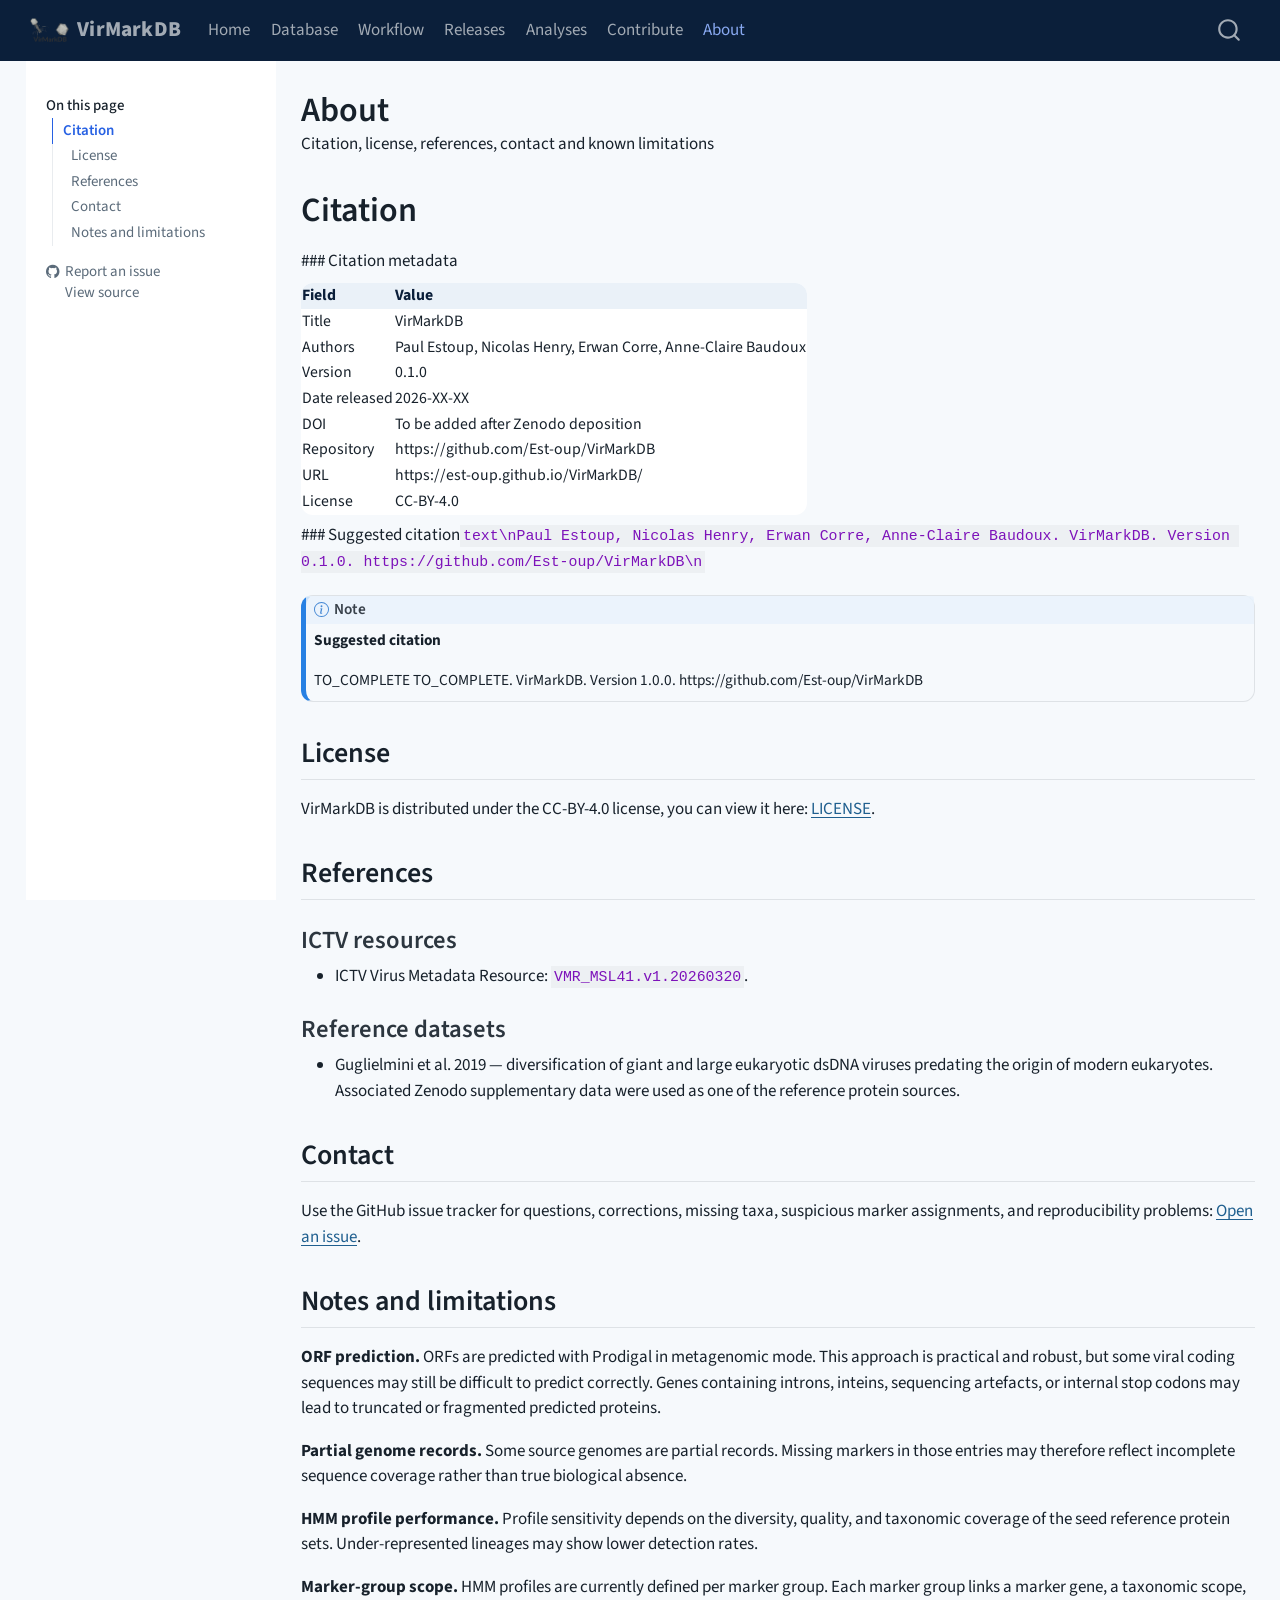
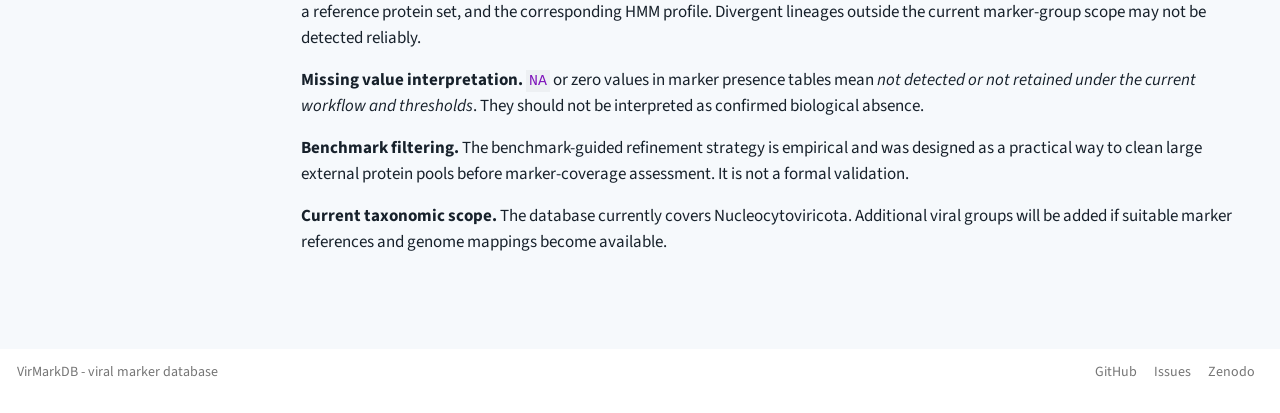
==== commit 02e65be5: "Update website informations" ====
--- a/docs/about.html
+++ b/docs/about.html
@@ -8,7 +8,7 @@
 
 <meta name="description" content="Citation, license, references, contact and known limitations">
 
-<title>quarto-input35baaa5bfea42bea – VirMarkDB</title>
+<title>About – VirMarkDB</title>
 <style>
 /* Default styles provided by pandoc.
 ** See https://pandoc.org/MANUAL.html#variables-for-html for config info.
@@ -84,8 +84,8 @@
       <div class="navbar-container container-fluid">
       <div class="navbar-brand-container mx-auto">
     <a href="./index.html" class="navbar-brand navbar-brand-logo">
-    <img src="./assets/logo_virmark_blank.png" alt="VirMarkDB logo" class="navbar-logo light-content">
-    <img src="./assets/logo_virmark_blank.png" alt="VirMarkDB logo" class="navbar-logo dark-content">
+    <img src="./assets/logo_virmark.png" alt="VirMarkDB logo" class="navbar-logo light-content">
+    <img src="./assets/logo_virmark.png" alt="VirMarkDB logo" class="navbar-logo dark-content">
     </a>
     <a class="navbar-brand" href="./index.html">
     <span class="navbar-title">VirMarkDB</span>
@@ -111,7 +111,7 @@
   </li>  
   <li class="nav-item">
     <a class="nav-link" href="./releases.html"> 
-<span class="menu-text">Download &amp; Releases</span></a>
+<span class="menu-text">Releases</span></a>
   </li>  
   <li class="nav-item">
     <a class="nav-link" href="./analysis.html"> 
@@ -159,13 +159,35 @@
     <div id="quarto-margin-sidebar" class="sidebar margin-sidebar zindex-bottom">
     </div>
 <!-- main -->
-<main class="content column-page-right" id="quarto-document-content"><header id="title-block-header" class="quarto-title-block"></header>
-
-
+<main class="content column-page-right" id="quarto-document-content">
+
+<header id="title-block-header" class="quarto-title-block default">
+<div class="quarto-title">
+<h1 class="title">About</h1>
+</div>
+
+<div>
+  <div class="description">
+    Citation, license, references, contact and known limitations
+  </div>
+</div>
+
+
+<div class="quarto-title-meta column-page-right">
+
+    
+  
+    
+  </div>
+  
+
+
+</header>
 
 
 <section id="citation" class="level1">
 <h1>Citation</h1>
+### Citation metadata
 <table>
 <thead>
 <tr>
@@ -191,7 +213,7 @@
 Authors
 </td>
 <td style="text-align:left;">
-NA
+Paul Estoup, Nicolas Henry, Erwan Corre, Anne-Claire Baudoux
 </td>
 </tr>
 <tr>
@@ -223,7 +245,7 @@
 Repository
 </td>
 <td style="text-align:left;">
-https://Est-oup.com/Est-oup/VirMarkDB
+https://github.com/Est-oup/VirMarkDB
 </td>
 </tr>
 <tr>
@@ -231,7 +253,7 @@
 URL
 </td>
 <td style="text-align:left;">
-https://Est-oup.github.io/VirMarkDB/
+https://est-oup.github.io/VirMarkDB/
 </td>
 </tr>
 <tr>
@@ -244,6 +266,7 @@
 </tr>
 </tbody>
 </table>
+<p>### Suggested citation<code>text\nPaul Estoup, Nicolas Henry, Erwan Corre, Anne-Claire Baudoux. VirMarkDB. Version 0.1.0. https://github.com/Est-oup/VirMarkDB\n</code></p>
 <div class="callout callout-style-default callout-note callout-titled">
 <div class="callout-header d-flex align-content-center">
 <div class="callout-icon-container">
@@ -267,7 +290,7 @@
 <section id="ictv-resources" class="level3">
 <h3 class="anchored" data-anchor-id="ictv-resources">ICTV resources</h3>
 <ul>
-<li>ICTV Virus Metadata Resource: <a href="https://ictv.global/sites/default/files/VMR/VMR_MSL41.v1.20260320.xlsx"><code>VMR_MSL41.v1.20260320</code></a>.</li>
+<li>ICTV Virus Metadata Resource: <code>VMR_MSL41.v1.20260320</code>.</li>
 </ul>
 </section>
 <section id="reference-datasets" class="level3">
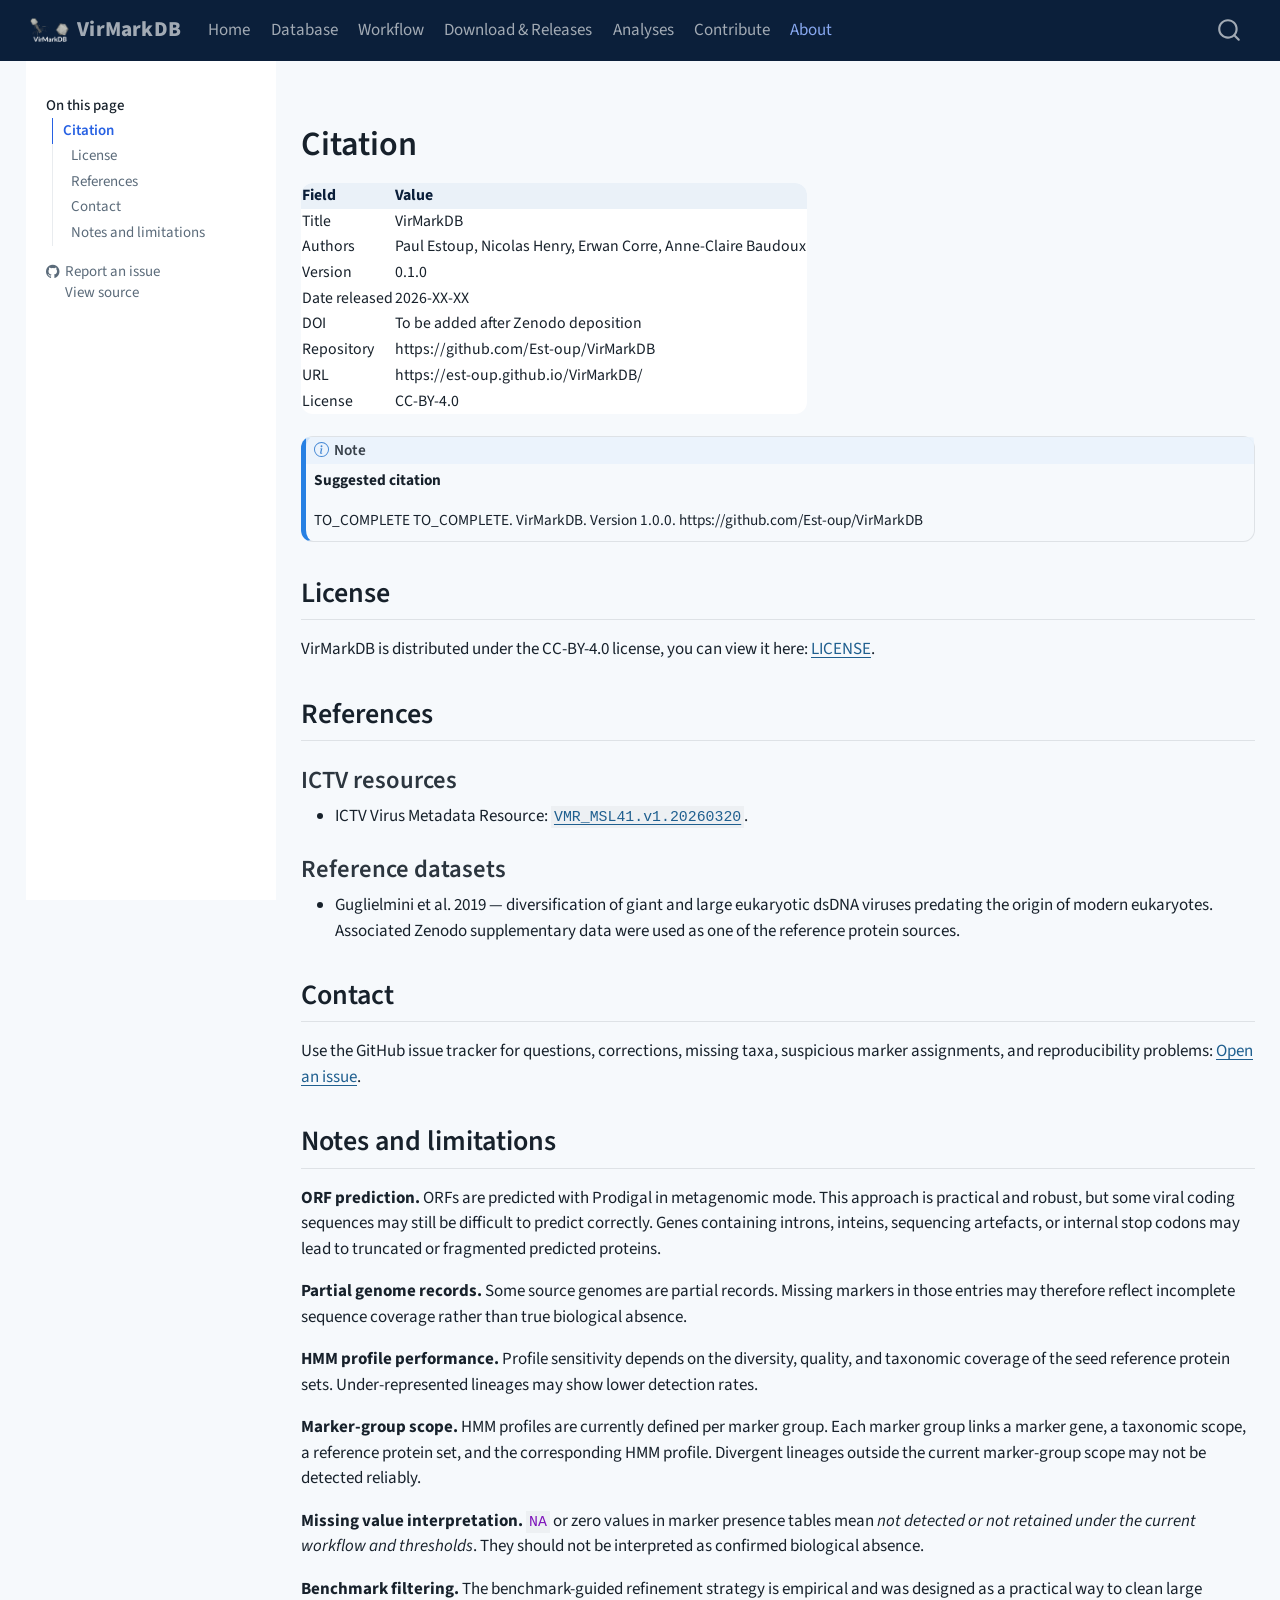
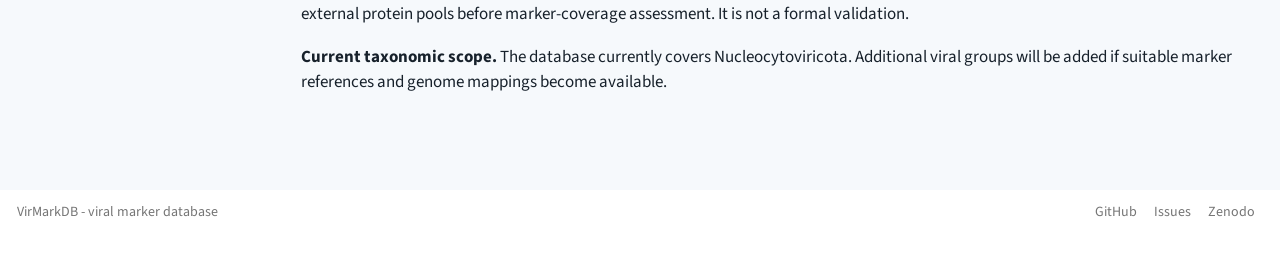
==== commit 5b235923: "Update flarge update of the layout and informations on the website" ====
--- a/docs/about.html
+++ b/docs/about.html
@@ -8,7 +8,7 @@
 
 <meta name="description" content="Citation, license, references, contact and known limitations">
 
-<title>About – VirMarkDB</title>
+<title>about – VirMarkDB</title>
 <style>
 /* Default styles provided by pandoc.
 ** See https://pandoc.org/MANUAL.html#variables-for-html for config info.
@@ -84,8 +84,8 @@
       <div class="navbar-container container-fluid">
       <div class="navbar-brand-container mx-auto">
     <a href="./index.html" class="navbar-brand navbar-brand-logo">
-    <img src="./assets/logo_virmark.png" alt="VirMarkDB logo" class="navbar-logo light-content">
-    <img src="./assets/logo_virmark.png" alt="VirMarkDB logo" class="navbar-logo dark-content">
+    <img src="./assets/logo_virmark_blank.png" alt="VirMarkDB logo" class="navbar-logo light-content">
+    <img src="./assets/logo_virmark_blank.png" alt="VirMarkDB logo" class="navbar-logo dark-content">
     </a>
     <a class="navbar-brand" href="./index.html">
     <span class="navbar-title">VirMarkDB</span>
@@ -111,7 +111,7 @@
   </li>  
   <li class="nav-item">
     <a class="nav-link" href="./releases.html"> 
-<span class="menu-text">Releases</span></a>
+<span class="menu-text">Download &amp; Releases</span></a>
   </li>  
   <li class="nav-item">
     <a class="nav-link" href="./analysis.html"> 
@@ -159,35 +159,13 @@
     <div id="quarto-margin-sidebar" class="sidebar margin-sidebar zindex-bottom">
     </div>
 <!-- main -->
-<main class="content column-page-right" id="quarto-document-content">
-
-<header id="title-block-header" class="quarto-title-block default">
-<div class="quarto-title">
-<h1 class="title">About</h1>
-</div>
-
-<div>
-  <div class="description">
-    Citation, license, references, contact and known limitations
-  </div>
-</div>
-
-
-<div class="quarto-title-meta column-page-right">
-
-    
-  
-    
-  </div>
-  
-
-
-</header>
+<main class="content column-page-right" id="quarto-document-content"><header id="title-block-header" class="quarto-title-block"></header>
+
+
 
 
 <section id="citation" class="level1">
 <h1>Citation</h1>
-### Citation metadata
 <table>
 <thead>
 <tr>
@@ -266,7 +244,6 @@
 </tr>
 </tbody>
 </table>
-<p>### Suggested citation<code>text\nPaul Estoup, Nicolas Henry, Erwan Corre, Anne-Claire Baudoux. VirMarkDB. Version 0.1.0. https://github.com/Est-oup/VirMarkDB\n</code></p>
 <div class="callout callout-style-default callout-note callout-titled">
 <div class="callout-header d-flex align-content-center">
 <div class="callout-icon-container">
@@ -290,7 +267,7 @@
 <section id="ictv-resources" class="level3">
 <h3 class="anchored" data-anchor-id="ictv-resources">ICTV resources</h3>
 <ul>
-<li>ICTV Virus Metadata Resource: <code>VMR_MSL41.v1.20260320</code>.</li>
+<li>ICTV Virus Metadata Resource: <a href="https://ictv.global/sites/default/files/VMR/VMR_MSL41.v1.20260320.xlsx"><code>VMR_MSL41.v1.20260320</code></a>.</li>
 </ul>
 </section>
 <section id="reference-datasets" class="level3">
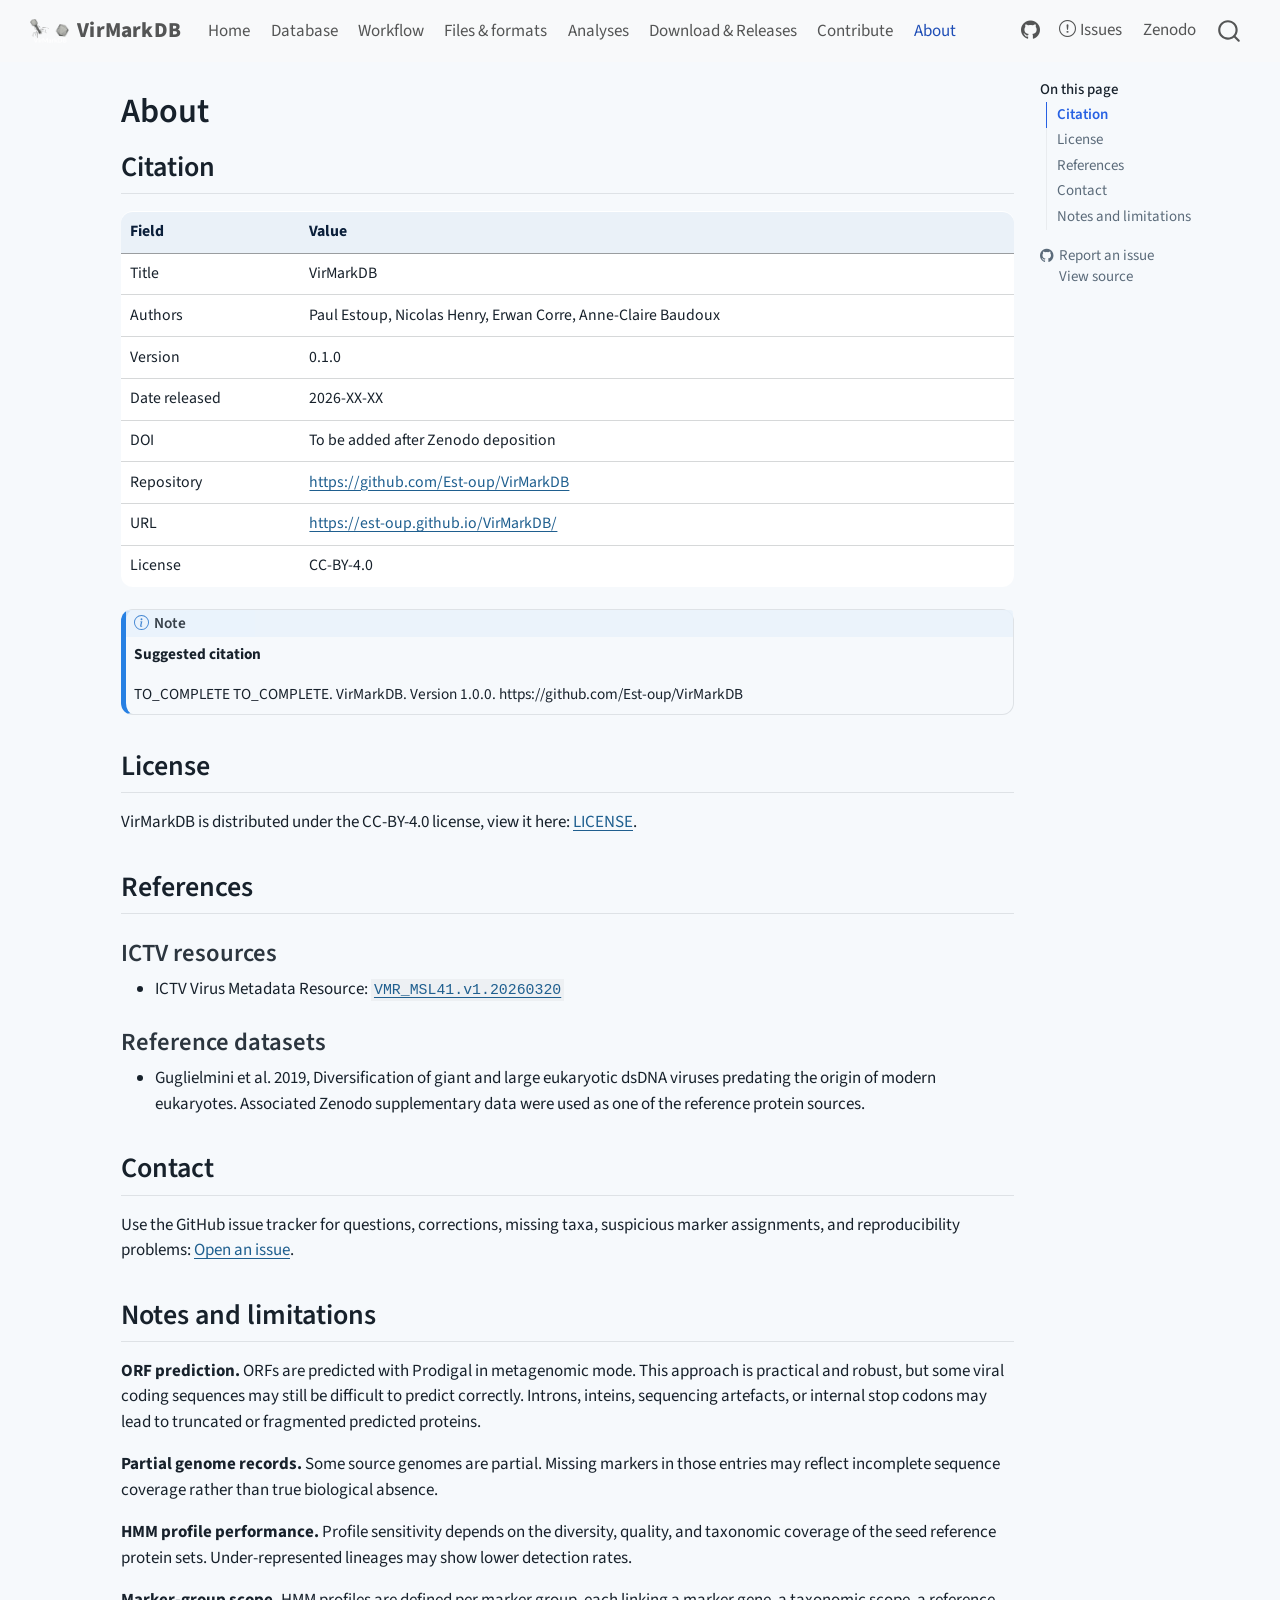
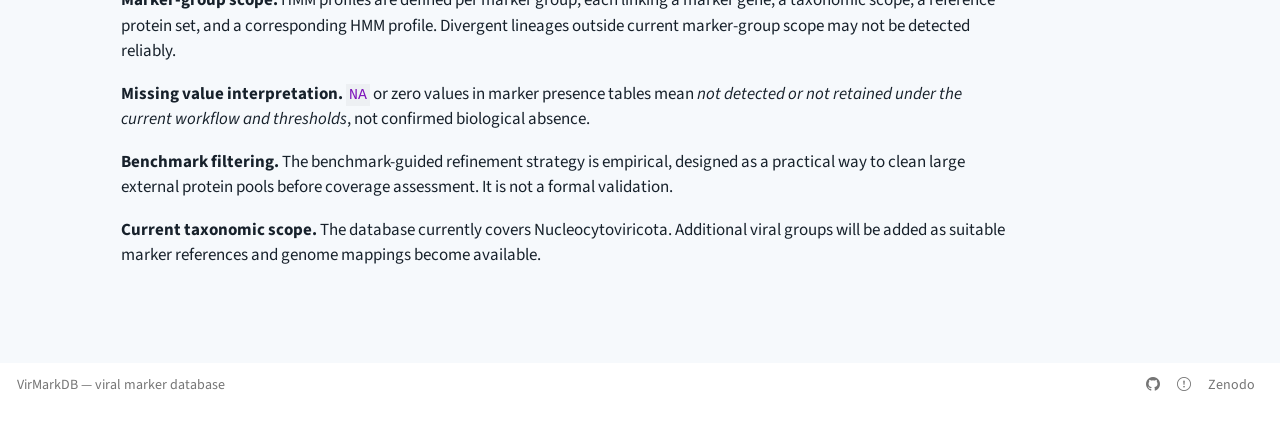
==== commit c174caa9: "Update website from almost scratch fix bugs" ====
--- a/docs/about.html
+++ b/docs/about.html
@@ -6,9 +6,8 @@
 
 <meta name="viewport" content="width=device-width, initial-scale=1.0, user-scalable=yes">
 
-<meta name="description" content="Citation, license, references, contact and known limitations">
-
-<title>about – VirMarkDB</title>
+
+<title>About – VirMarkDB</title>
 <style>
 /* Default styles provided by pandoc.
 ** See https://pandoc.org/MANUAL.html#variables-for-html for config info.
@@ -28,12 +27,12 @@
 
 
 <script src="site_libs/quarto-nav/quarto-nav.js"></script>
+<script src="site_libs/quarto-nav/headroom.min.js"></script>
 <script src="site_libs/clipboard/clipboard.min.js"></script>
 <script src="site_libs/quarto-search/autocomplete.umd.js"></script>
 <script src="site_libs/quarto-search/fuse.min.js"></script>
 <script src="site_libs/quarto-search/quarto-search.js"></script>
 <meta name="quarto:offset" content="./">
-<link href="./assets/logo_virmark.png" rel="icon" type="image/png">
 <script src="site_libs/quarto-html/quarto.js" type="module"></script>
 <script src="site_libs/quarto-html/tabsets/tabsets.js" type="module"></script>
 <script src="site_libs/quarto-html/popper.min.js"></script>
@@ -43,7 +42,7 @@
 <link href="site_libs/quarto-html/quarto-syntax-highlighting-7f8f88aac4f3542376d5c11b86a4c14d.css" rel="stylesheet" id="quarto-text-highlighting-styles">
 <script src="site_libs/bootstrap/bootstrap.min.js"></script>
 <link href="site_libs/bootstrap/bootstrap-icons.css" rel="stylesheet">
-<link href="site_libs/bootstrap/bootstrap-eff121a762c697475e472cfdbd1b0bc0.min.css" rel="stylesheet" append-hash="true" id="quarto-bootstrap" data-mode="light">
+<link href="site_libs/bootstrap/bootstrap-d146ad2a01832ea4351cdd504ab33165.min.css" rel="stylesheet" append-hash="true" id="quarto-bootstrap" data-mode="light">
 <script id="quarto-search-options" type="application/json">{
   "location": "navbar",
   "copy-button": false,
@@ -56,6 +55,7 @@
     "/",
     "s"
   ],
+  "show-item-context": false,
   "language": {
     "search-no-results-text": "No results",
     "search-matching-documents-text": "matching documents",
@@ -70,13 +70,12 @@
     "search-label": "Search"
   }
 }</script>
-<style>html{ scroll-behavior: smooth; }</style>
 
 
 <link rel="stylesheet" href="styles.css">
 </head>
 
-<body class="floating nav-fixed quarto-light">
+<body class="nav-fixed quarto-light">
 
 <div id="quarto-search-results"></div>
   <header id="quarto-header" class="headroom fixed-top">
@@ -84,8 +83,8 @@
       <div class="navbar-container container-fluid">
       <div class="navbar-brand-container mx-auto">
     <a href="./index.html" class="navbar-brand navbar-brand-logo">
-    <img src="./assets/logo_virmark_blank.png" alt="VirMarkDB logo" class="navbar-logo light-content">
-    <img src="./assets/logo_virmark_blank.png" alt="VirMarkDB logo" class="navbar-logo dark-content">
+    <img src="./assets/logo_virmark_blank.png" alt="" class="navbar-logo light-content">
+    <img src="./assets/logo_virmark_blank.png" alt="" class="navbar-logo dark-content">
     </a>
     <a class="navbar-brand" href="./index.html">
     <span class="navbar-title">VirMarkDB</span>
@@ -110,20 +109,40 @@
 <span class="menu-text">Workflow</span></a>
   </li>  
   <li class="nav-item">
+    <a class="nav-link" href="./files-formats.html"> 
+<span class="menu-text">Files &amp; formats</span></a>
+  </li>  
+  <li class="nav-item">
+    <a class="nav-link" href="./analysis.html"> 
+<span class="menu-text">Analyses</span></a>
+  </li>  
+  <li class="nav-item">
     <a class="nav-link" href="./releases.html"> 
 <span class="menu-text">Download &amp; Releases</span></a>
   </li>  
   <li class="nav-item">
-    <a class="nav-link" href="./analysis.html"> 
-<span class="menu-text">Analyses</span></a>
-  </li>  
-  <li class="nav-item">
     <a class="nav-link" href="./contribute.html"> 
 <span class="menu-text">Contribute</span></a>
   </li>  
   <li class="nav-item">
     <a class="nav-link active" href="./about.html" aria-current="page"> 
 <span class="menu-text">About</span></a>
+  </li>  
+</ul>
+            <ul class="navbar-nav navbar-nav-scroll ms-auto">
+  <li class="nav-item compact">
+    <a class="nav-link" href="https://github.com/Est-oup/VirMarkDB"> <i class="bi bi-github" role="img">
+</i> 
+<span class="menu-text"></span></a>
+  </li>  
+  <li class="nav-item">
+    <a class="nav-link" href="https://github.com/Est-oup/VirMarkDB/issues"> <i class="bi bi-exclamation-circle" role="img">
+</i> 
+<span class="menu-text">Issues</span></a>
+  </li>  
+  <li class="nav-item">
+    <a class="nav-link" href="https://zenodo.org/"> 
+<span class="menu-text">Zenodo</span></a>
   </li>  
 </ul>
           </div> <!-- /navcollapse -->
@@ -133,15 +152,15 @@
     </nav>
 </header>
 <!-- content -->
-<div id="quarto-content" class="quarto-container page-columns page-rows-contents page-layout-full page-navbar">
+<div id="quarto-content" class="quarto-container page-columns page-rows-contents page-layout-article page-navbar">
 <!-- sidebar -->
-  <nav id="quarto-sidebar" class="sidebar collapse collapse-horizontal quarto-sidebar-collapse-item sidebar-navigation floating overflow-auto">
-    <nav id="TOC" role="doc-toc" class="toc-active">
+<!-- margin-sidebar -->
+    <div id="quarto-margin-sidebar" class="sidebar margin-sidebar">
+        <nav id="TOC" role="doc-toc" class="toc-active">
     <h2 id="toc-title">On this page</h2>
    
   <ul>
-  <li><a href="#citation" id="toc-citation" class="nav-link active" data-scroll-target="#citation">Citation</a>
-  <ul class="collapse">
+  <li><a href="#citation" id="toc-citation" class="nav-link active" data-scroll-target="#citation">Citation</a></li>
   <li><a href="#license" id="toc-license" class="nav-link" data-scroll-target="#license">License</a></li>
   <li><a href="#references" id="toc-references" class="nav-link" data-scroll-target="#references">References</a>
   <ul class="collapse">
@@ -150,97 +169,72 @@
   </ul></li>
   <li><a href="#contact" id="toc-contact" class="nav-link" data-scroll-target="#contact">Contact</a></li>
   <li><a href="#notes-and-limitations" id="toc-notes-and-limitations" class="nav-link" data-scroll-target="#notes-and-limitations">Notes and limitations</a></li>
-  </ul></li>
   </ul>
 <div class="toc-actions"><ul><li><a href="https://github.com/Est-oup/VirMarkDB/issues/new" class="toc-action"><i class="bi bi-github"></i>Report an issue</a></li><li><a href="https://github.com/Est-oup/VirMarkDB/blob/main/about.qmd" class="toc-action"><i class="bi empty"></i>View source</a></li></ul></div></nav>
-</nav>
-<div id="quarto-sidebar-glass" class="quarto-sidebar-collapse-item" data-bs-toggle="collapse" data-bs-target=".quarto-sidebar-collapse-item"></div>
-<!-- margin-sidebar -->
-    <div id="quarto-margin-sidebar" class="sidebar margin-sidebar zindex-bottom">
     </div>
 <!-- main -->
-<main class="content column-page-right" id="quarto-document-content"><header id="title-block-header" class="quarto-title-block"></header>
-
-
-
-
-<section id="citation" class="level1">
-<h1>Citation</h1>
-<table>
+<main class="content" id="quarto-document-content">
+
+<header id="title-block-header" class="quarto-title-block default">
+<div class="quarto-title">
+<h1 class="title">About</h1>
+</div>
+
+
+
+<div class="quarto-title-meta">
+
+    
+  
+    
+  </div>
+  
+
+
+</header>
+
+
+<section id="citation" class="level2">
+<h2 class="anchored" data-anchor-id="citation">Citation</h2>
+<table class="caption-top table">
 <thead>
-<tr>
-<th style="text-align:left;">
-Field
-</th>
-<th style="text-align:left;">
-Value
-</th>
+<tr class="header">
+<th>Field</th>
+<th>Value</th>
 </tr>
 </thead>
 <tbody>
-<tr>
-<td style="text-align:left;">
-Title
-</td>
-<td style="text-align:left;">
-VirMarkDB
-</td>
-</tr>
-<tr>
-<td style="text-align:left;">
-Authors
-</td>
-<td style="text-align:left;">
-Paul Estoup, Nicolas Henry, Erwan Corre, Anne-Claire Baudoux
-</td>
-</tr>
-<tr>
-<td style="text-align:left;">
-Version
-</td>
-<td style="text-align:left;">
-0.1.0
-</td>
-</tr>
-<tr>
-<td style="text-align:left;">
-Date released
-</td>
-<td style="text-align:left;">
-2026-XX-XX
-</td>
-</tr>
-<tr>
-<td style="text-align:left;">
-DOI
-</td>
-<td style="text-align:left;">
-To be added after Zenodo deposition
-</td>
-</tr>
-<tr>
-<td style="text-align:left;">
-Repository
-</td>
-<td style="text-align:left;">
-https://github.com/Est-oup/VirMarkDB
-</td>
-</tr>
-<tr>
-<td style="text-align:left;">
-URL
-</td>
-<td style="text-align:left;">
-https://est-oup.github.io/VirMarkDB/
-</td>
-</tr>
-<tr>
-<td style="text-align:left;">
-License
-</td>
-<td style="text-align:left;">
-CC-BY-4.0
-</td>
+<tr class="odd">
+<td>Title</td>
+<td>VirMarkDB</td>
+</tr>
+<tr class="even">
+<td>Authors</td>
+<td>Paul Estoup, Nicolas Henry, Erwan Corre, Anne-Claire Baudoux</td>
+</tr>
+<tr class="odd">
+<td>Version</td>
+<td>0.1.0</td>
+</tr>
+<tr class="even">
+<td>Date released</td>
+<td>2026-XX-XX</td>
+</tr>
+<tr class="odd">
+<td>DOI</td>
+<td>To be added after Zenodo deposition</td>
+</tr>
+<tr class="even">
+<td>Repository</td>
+<td><a href="https://github.com/Est-oup/VirMarkDB" class="uri">https://github.com/Est-oup/VirMarkDB</a></td>
+</tr>
+<tr class="odd">
+<td>URL</td>
+<td><a href="https://est-oup.github.io/VirMarkDB/" class="uri">https://est-oup.github.io/VirMarkDB/</a></td>
+</tr>
+<tr class="even">
+<td>License</td>
+<td>CC-BY-4.0</td>
 </tr>
 </tbody>
 </table>
@@ -258,22 +252,23 @@
 <p>TO_COMPLETE TO_COMPLETE. VirMarkDB. Version 1.0.0. https://github.com/Est-oup/VirMarkDB</p>
 </div>
 </div>
+</section>
 <section id="license" class="level2">
 <h2 class="anchored" data-anchor-id="license">License</h2>
-<p>VirMarkDB is distributed under the CC-BY-4.0 license, you can view it here: <a href="https://github.com/Est-oup/VirMarkDB/blob/dev/LICENSE">LICENSE</a>.</p>
+<p>VirMarkDB is distributed under the CC-BY-4.0 license, view it here: <a href="https://github.com/Est-oup/VirMarkDB/blob/dev/LICENSE">LICENSE</a>.</p>
 </section>
 <section id="references" class="level2">
 <h2 class="anchored" data-anchor-id="references">References</h2>
 <section id="ictv-resources" class="level3">
 <h3 class="anchored" data-anchor-id="ictv-resources">ICTV resources</h3>
 <ul>
-<li>ICTV Virus Metadata Resource: <a href="https://ictv.global/sites/default/files/VMR/VMR_MSL41.v1.20260320.xlsx"><code>VMR_MSL41.v1.20260320</code></a>.</li>
+<li>ICTV Virus Metadata Resource: <a href="https://ictv.global/sites/default/files/VMR/VMR_MSL41.v1.20260320.xlsx"><code>VMR_MSL41.v1.20260320</code></a></li>
 </ul>
 </section>
 <section id="reference-datasets" class="level3">
 <h3 class="anchored" data-anchor-id="reference-datasets">Reference datasets</h3>
 <ul>
-<li>Guglielmini et al.&nbsp;2019 — diversification of giant and large eukaryotic dsDNA viruses predating the origin of modern eukaryotes. Associated Zenodo supplementary data were used as one of the reference protein sources.</li>
+<li>Guglielmini et al.&nbsp;2019, Diversification of giant and large eukaryotic dsDNA viruses predating the origin of modern eukaryotes. Associated Zenodo supplementary data were used as one of the reference protein sources.</li>
 </ul>
 </section>
 </section>
@@ -283,16 +278,15 @@
 </section>
 <section id="notes-and-limitations" class="level2">
 <h2 class="anchored" data-anchor-id="notes-and-limitations">Notes and limitations</h2>
-<p><strong>ORF prediction.</strong> ORFs are predicted with Prodigal in metagenomic mode. This approach is practical and robust, but some viral coding sequences may still be difficult to predict correctly. Genes containing introns, inteins, sequencing artefacts, or internal stop codons may lead to truncated or fragmented predicted proteins.</p>
-<p><strong>Partial genome records.</strong> Some source genomes are partial records. Missing markers in those entries may therefore reflect incomplete sequence coverage rather than true biological absence.</p>
+<p><strong>ORF prediction.</strong> ORFs are predicted with Prodigal in metagenomic mode. This approach is practical and robust, but some viral coding sequences may still be difficult to predict correctly. Introns, inteins, sequencing artefacts, or internal stop codons may lead to truncated or fragmented predicted proteins.</p>
+<p><strong>Partial genome records.</strong> Some source genomes are partial. Missing markers in those entries may reflect incomplete sequence coverage rather than true biological absence.</p>
 <p><strong>HMM profile performance.</strong> Profile sensitivity depends on the diversity, quality, and taxonomic coverage of the seed reference protein sets. Under-represented lineages may show lower detection rates.</p>
-<p><strong>Marker-group scope.</strong> HMM profiles are currently defined per marker group. Each marker group links a marker gene, a taxonomic scope, a reference protein set, and the corresponding HMM profile. Divergent lineages outside the current marker-group scope may not be detected reliably.</p>
-<p><strong>Missing value interpretation.</strong> <code>NA</code> or zero values in marker presence tables mean <em>not detected or not retained under the current workflow and thresholds</em>. They should not be interpreted as confirmed biological absence.</p>
-<p><strong>Benchmark filtering.</strong> The benchmark-guided refinement strategy is empirical and was designed as a practical way to clean large external protein pools before marker-coverage assessment. It is not a formal validation.</p>
-<p><strong>Current taxonomic scope.</strong> The database currently covers Nucleocytoviricota. Additional viral groups will be added if suitable marker references and genome mappings become available.</p>
-
-
-</section>
+<p><strong>Marker-group scope.</strong> HMM profiles are defined per marker group, each linking a marker gene, a taxonomic scope, a reference protein set, and a corresponding HMM profile. Divergent lineages outside current marker-group scope may not be detected reliably.</p>
+<p><strong>Missing value interpretation.</strong> <code>NA</code> or zero values in marker presence tables mean <em>not detected or not retained under the current workflow and thresholds</em>, not confirmed biological absence.</p>
+<p><strong>Benchmark filtering.</strong> The benchmark-guided refinement strategy is empirical, designed as a practical way to clean large external protein pools before coverage assessment. It is not a formal validation.</p>
+<p><strong>Current taxonomic scope.</strong> The database currently covers Nucleocytoviricota. Additional viral groups will be added as suitable marker references and genome mappings become available.</p>
+
+
 </section>
 
 <a onclick="window.scrollTo(0, 0); return false;" role="button" id="quarto-back-to-top"><i class="bi bi-arrow-up"></i> Back to top</a></main> <!-- /main -->
@@ -369,7 +363,7 @@
     }
       var localhostRegex = new RegExp(/^(?:http|https):\/\/localhost\:?[0-9]*\//);
       var mailtoRegex = new RegExp(/^mailto:/);
-        var filterRegex = new RegExp("https:\/\/Est-oup\.github\.io\/VirMarkDB\/");
+        var filterRegex = new RegExp("https:\/\/est-oup\.github\.io\/VirMarkDB\/");
       var isInternal = (href) => {
           return filterRegex.test(href) || localhostRegex.test(href) || mailtoRegex.test(href);
       }
@@ -383,11 +377,6 @@
           if (link.dataset.originalHref !== undefined) {
             link.href = link.dataset.originalHref;
           }
-            // target, if specified
-            link.setAttribute("target", "_blank");
-            if (link.getAttribute("rel") === null) {
-              link.setAttribute("rel", "noopener");
-            }
         }
       }
     function tippyHover(el, contentFn, onTriggerFn, onUntriggerFn) {
@@ -705,22 +694,24 @@
 <footer class="footer">
   <div class="nav-footer">
     <div class="nav-footer-left">
-<p>VirMarkDB - viral marker database</p>
+<p>VirMarkDB — viral marker database</p>
 </div>   
     <div class="nav-footer-center">
       &nbsp;
     <div class="toc-actions d-sm-block d-md-none"><ul><li><a href="https://github.com/Est-oup/VirMarkDB/issues/new" class="toc-action"><i class="bi bi-github"></i>Report an issue</a></li><li><a href="https://github.com/Est-oup/VirMarkDB/blob/main/about.qmd" class="toc-action"><i class="bi empty"></i>View source</a></li></ul></div></div>
     <div class="nav-footer-right">
       <ul class="footer-items list-unstyled">
-    <li class="nav-item">
+    <li class="nav-item compact">
     <a class="nav-link" href="https://github.com/Est-oup/VirMarkDB">
-<p>GitHub</p>
-</a>
-  </li>  
-    <li class="nav-item">
+      <i class="bi bi-github" role="img">
+</i> 
+    </a>
+  </li>  
+    <li class="nav-item compact">
     <a class="nav-link" href="https://github.com/Est-oup/VirMarkDB/issues">
-<p>Issues</p>
-</a>
+      <i class="bi bi-exclamation-circle" role="img">
+</i> 
+    </a>
   </li>  
     <li class="nav-item">
     <a class="nav-link" href="https://zenodo.org/">
@@ -735,5 +726,4 @@
 
 
 
-<script src="site_libs/quarto-html/zenscroll-min.js"></script>
 </body></html>
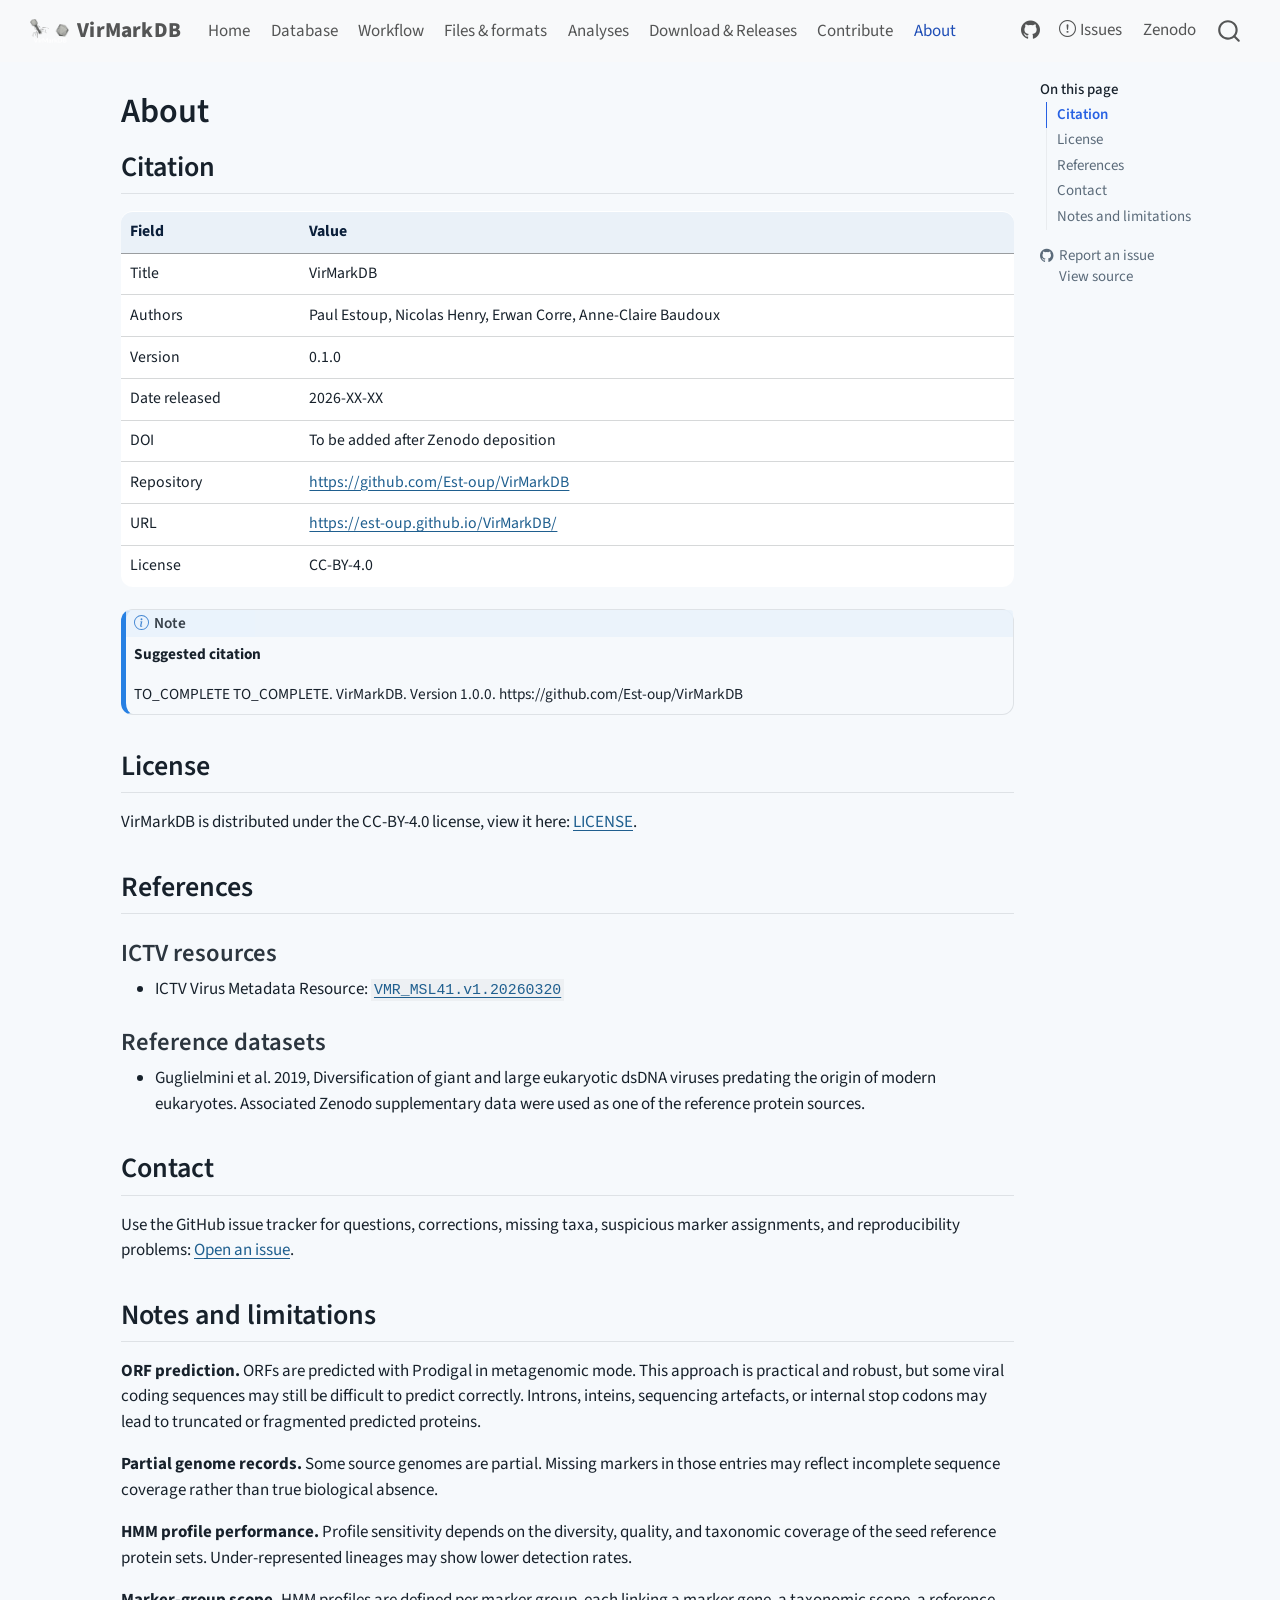
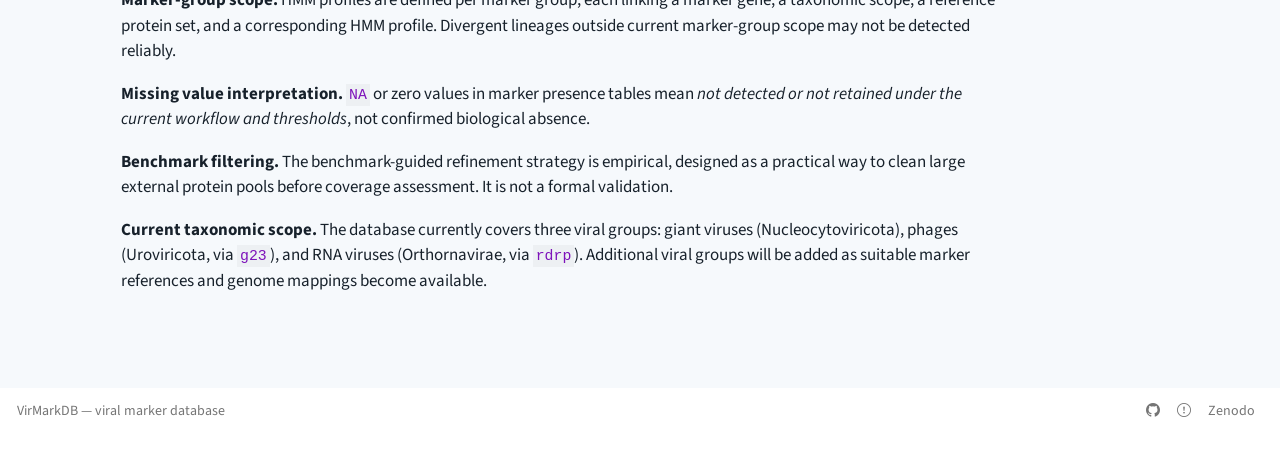
==== commit bdd27613: "Update website with the integration of new markers" ====
--- a/docs/about.html
+++ b/docs/about.html
@@ -284,7 +284,7 @@
 <p><strong>Marker-group scope.</strong> HMM profiles are defined per marker group, each linking a marker gene, a taxonomic scope, a reference protein set, and a corresponding HMM profile. Divergent lineages outside current marker-group scope may not be detected reliably.</p>
 <p><strong>Missing value interpretation.</strong> <code>NA</code> or zero values in marker presence tables mean <em>not detected or not retained under the current workflow and thresholds</em>, not confirmed biological absence.</p>
 <p><strong>Benchmark filtering.</strong> The benchmark-guided refinement strategy is empirical, designed as a practical way to clean large external protein pools before coverage assessment. It is not a formal validation.</p>
-<p><strong>Current taxonomic scope.</strong> The database currently covers Nucleocytoviricota. Additional viral groups will be added as suitable marker references and genome mappings become available.</p>
+<p><strong>Current taxonomic scope.</strong> The database currently covers three viral groups: giant viruses (Nucleocytoviricota), phages (Uroviricota, via <code>g23</code>), and RNA viruses (Orthornavirae, via <code>rdrp</code>). Additional viral groups will be added as suitable marker references and genome mappings become available.</p>
 
 
 </section>
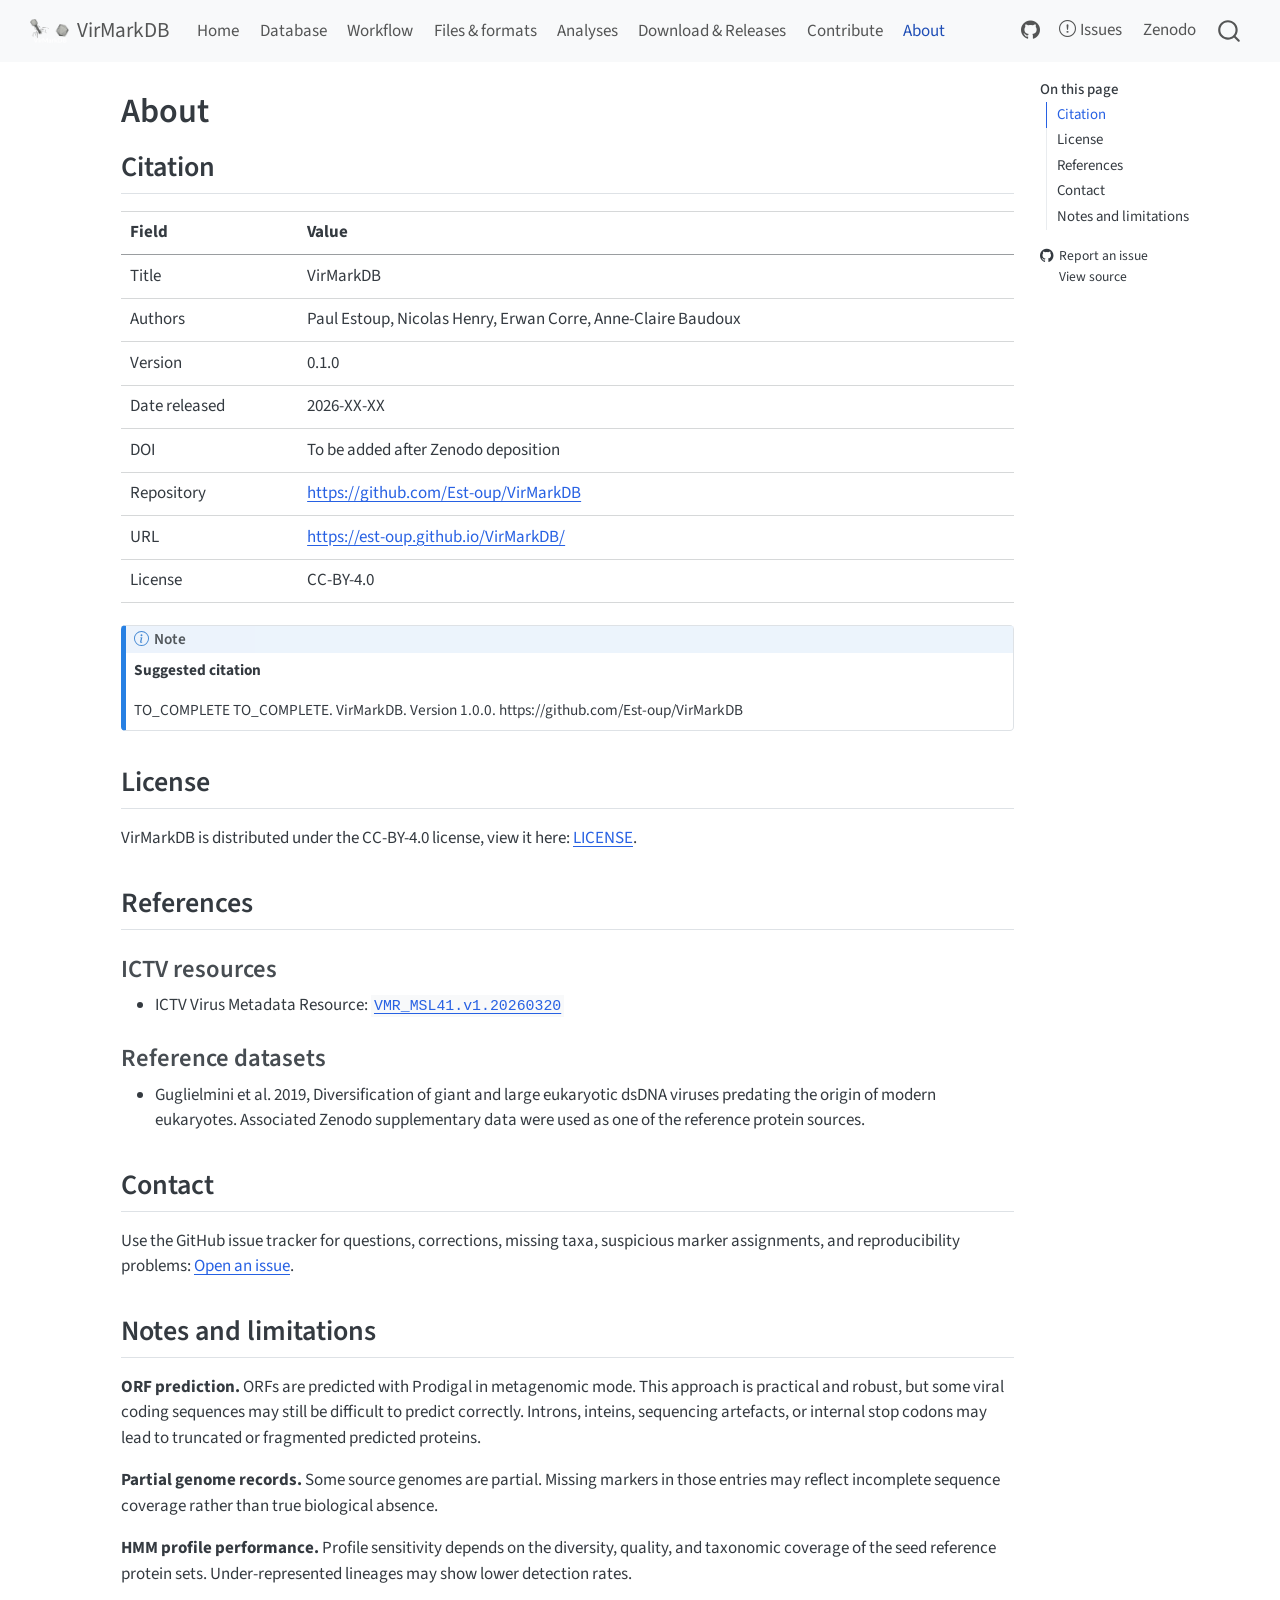
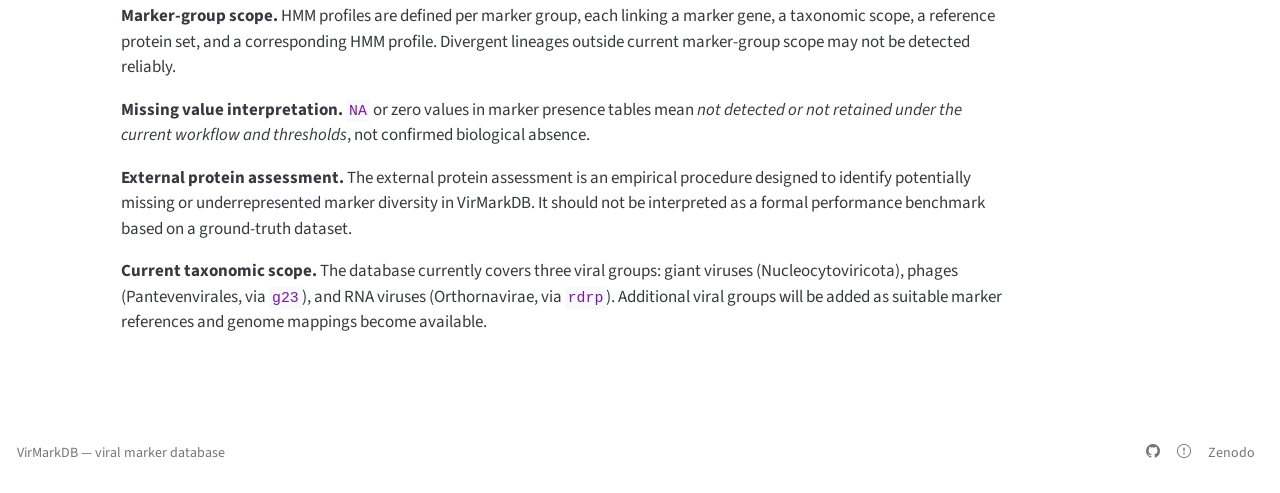
==== commit ce9e8f84: "Initial commit" ====
--- a/docs/about.html
+++ b/docs/about.html
@@ -2,16 +2,13 @@
 <html xmlns="http://www.w3.org/1999/xhtml" lang="en" xml:lang="en"><head>
 
 <meta charset="utf-8">
-<meta name="generator" content="quarto-1.9.37">
+<meta name="generator" content="quarto-1.6.42">
 
 <meta name="viewport" content="width=device-width, initial-scale=1.0, user-scalable=yes">
 
 
 <title>About – VirMarkDB</title>
 <style>
-/* Default styles provided by pandoc.
-** See https://pandoc.org/MANUAL.html#variables-for-html for config info.
-*/
 code{white-space: pre-wrap;}
 span.smallcaps{font-variant: small-caps;}
 div.columns{display: flex; gap: min(4vw, 1.5em);}
@@ -33,16 +30,16 @@
 <script src="site_libs/quarto-search/fuse.min.js"></script>
 <script src="site_libs/quarto-search/quarto-search.js"></script>
 <meta name="quarto:offset" content="./">
-<script src="site_libs/quarto-html/quarto.js" type="module"></script>
-<script src="site_libs/quarto-html/tabsets/tabsets.js" type="module"></script>
+<link href="./assets/logo_virmark_blank.png" rel="icon" type="image/png">
+<script src="site_libs/quarto-html/quarto.js"></script>
 <script src="site_libs/quarto-html/popper.min.js"></script>
 <script src="site_libs/quarto-html/tippy.umd.min.js"></script>
 <script src="site_libs/quarto-html/anchor.min.js"></script>
 <link href="site_libs/quarto-html/tippy.css" rel="stylesheet">
-<link href="site_libs/quarto-html/quarto-syntax-highlighting-7f8f88aac4f3542376d5c11b86a4c14d.css" rel="stylesheet" id="quarto-text-highlighting-styles">
+<link href="site_libs/quarto-html/quarto-syntax-highlighting-2f5df379a58b258e96c21c0638c20c03.css" rel="stylesheet" id="quarto-text-highlighting-styles">
 <script src="site_libs/bootstrap/bootstrap.min.js"></script>
 <link href="site_libs/bootstrap/bootstrap-icons.css" rel="stylesheet">
-<link href="site_libs/bootstrap/bootstrap-d146ad2a01832ea4351cdd504ab33165.min.css" rel="stylesheet" append-hash="true" id="quarto-bootstrap" data-mode="light">
+<link href="site_libs/bootstrap/bootstrap-a5e256e5356073c5be481d0d0d0ba44e.min.css" rel="stylesheet" append-hash="true" id="quarto-bootstrap" data-mode="light">
 <script id="quarto-search-options" type="application/json">{
   "location": "navbar",
   "copy-button": false,
@@ -75,7 +72,7 @@
 <link rel="stylesheet" href="styles.css">
 </head>
 
-<body class="nav-fixed quarto-light">
+<body class="nav-fixed">
 
 <div id="quarto-search-results"></div>
   <header id="quarto-header" class="headroom fixed-top">
@@ -83,8 +80,7 @@
       <div class="navbar-container container-fluid">
       <div class="navbar-brand-container mx-auto">
     <a href="./index.html" class="navbar-brand navbar-brand-logo">
-    <img src="./assets/logo_virmark_blank.png" alt="" class="navbar-logo light-content">
-    <img src="./assets/logo_virmark_blank.png" alt="" class="navbar-logo dark-content">
+    <img src="./assets/logo_virmark_blank.png" alt="" class="navbar-logo">
     </a>
     <a class="navbar-brand" href="./index.html">
     <span class="navbar-title">VirMarkDB</span>
@@ -283,251 +279,244 @@
 <p><strong>HMM profile performance.</strong> Profile sensitivity depends on the diversity, quality, and taxonomic coverage of the seed reference protein sets. Under-represented lineages may show lower detection rates.</p>
 <p><strong>Marker-group scope.</strong> HMM profiles are defined per marker group, each linking a marker gene, a taxonomic scope, a reference protein set, and a corresponding HMM profile. Divergent lineages outside current marker-group scope may not be detected reliably.</p>
 <p><strong>Missing value interpretation.</strong> <code>NA</code> or zero values in marker presence tables mean <em>not detected or not retained under the current workflow and thresholds</em>, not confirmed biological absence.</p>
-<p><strong>Benchmark filtering.</strong> The benchmark-guided refinement strategy is empirical, designed as a practical way to clean large external protein pools before coverage assessment. It is not a formal validation.</p>
-<p><strong>Current taxonomic scope.</strong> The database currently covers three viral groups: giant viruses (Nucleocytoviricota), phages (Uroviricota, via <code>g23</code>), and RNA viruses (Orthornavirae, via <code>rdrp</code>). Additional viral groups will be added as suitable marker references and genome mappings become available.</p>
+<p><strong>External protein assessment.</strong> The external protein assessment is an empirical procedure designed to identify potentially missing or underrepresented marker diversity in VirMarkDB. It should not be interpreted as a formal performance benchmark based on a ground-truth dataset.</p>
+<p><strong>Current taxonomic scope.</strong> The database currently covers three viral groups: giant viruses (Nucleocytoviricota), phages (Pantevenvirales, via <code>g23</code>), and RNA viruses (Orthornavirae, via <code>rdrp</code>). Additional viral groups will be added as suitable marker references and genome mappings become available.</p>
 
 
 </section>
 
 <a onclick="window.scrollTo(0, 0); return false;" role="button" id="quarto-back-to-top"><i class="bi bi-arrow-up"></i> Back to top</a></main> <!-- /main -->
 <script id="quarto-html-after-body" type="application/javascript">
-  window.document.addEventListener("DOMContentLoaded", function (event) {
-    const icon = "";
-    const anchorJS = new window.AnchorJS();
-    anchorJS.options = {
-      placement: 'right',
-      icon: icon
-    };
-    anchorJS.add('.anchored');
-    const isCodeAnnotation = (el) => {
-      for (const clz of el.classList) {
-        if (clz.startsWith('code-annotation-')) {                     
-          return true;
-        }
-      }
-      return false;
-    }
-    const onCopySuccess = function(e) {
-      // button target
-      const button = e.trigger;
-      // don't keep focus
-      button.blur();
-      // flash "checked"
-      button.classList.add('code-copy-button-checked');
-      var currentTitle = button.getAttribute("title");
-      button.setAttribute("title", "Copied!");
-      let tooltip;
-      if (window.bootstrap) {
-        button.setAttribute("data-bs-toggle", "tooltip");
-        button.setAttribute("data-bs-placement", "left");
-        button.setAttribute("data-bs-title", "Copied!");
-        tooltip = new bootstrap.Tooltip(button, 
-          { trigger: "manual", 
-            customClass: "code-copy-button-tooltip",
-            offset: [0, -8]});
-        tooltip.show();    
-      }
-      setTimeout(function() {
-        if (tooltip) {
-          tooltip.hide();
-          button.removeAttribute("data-bs-title");
-          button.removeAttribute("data-bs-toggle");
-          button.removeAttribute("data-bs-placement");
-        }
-        button.setAttribute("title", currentTitle);
-        button.classList.remove('code-copy-button-checked');
-      }, 1000);
-      // clear code selection
-      e.clearSelection();
-    }
-    const getTextToCopy = function(trigger) {
-      const outerScaffold = trigger.parentElement.cloneNode(true);
-      const codeEl = outerScaffold.querySelector('code');
+window.document.addEventListener("DOMContentLoaded", function (event) {
+  const toggleBodyColorMode = (bsSheetEl) => {
+    const mode = bsSheetEl.getAttribute("data-mode");
+    const bodyEl = window.document.querySelector("body");
+    if (mode === "dark") {
+      bodyEl.classList.add("quarto-dark");
+      bodyEl.classList.remove("quarto-light");
+    } else {
+      bodyEl.classList.add("quarto-light");
+      bodyEl.classList.remove("quarto-dark");
+    }
+  }
+  const toggleBodyColorPrimary = () => {
+    const bsSheetEl = window.document.querySelector("link#quarto-bootstrap");
+    if (bsSheetEl) {
+      toggleBodyColorMode(bsSheetEl);
+    }
+  }
+  toggleBodyColorPrimary();  
+  const icon = "";
+  const anchorJS = new window.AnchorJS();
+  anchorJS.options = {
+    placement: 'right',
+    icon: icon
+  };
+  anchorJS.add('.anchored');
+  const isCodeAnnotation = (el) => {
+    for (const clz of el.classList) {
+      if (clz.startsWith('code-annotation-')) {                     
+        return true;
+      }
+    }
+    return false;
+  }
+  const onCopySuccess = function(e) {
+    // button target
+    const button = e.trigger;
+    // don't keep focus
+    button.blur();
+    // flash "checked"
+    button.classList.add('code-copy-button-checked');
+    var currentTitle = button.getAttribute("title");
+    button.setAttribute("title", "Copied!");
+    let tooltip;
+    if (window.bootstrap) {
+      button.setAttribute("data-bs-toggle", "tooltip");
+      button.setAttribute("data-bs-placement", "left");
+      button.setAttribute("data-bs-title", "Copied!");
+      tooltip = new bootstrap.Tooltip(button, 
+        { trigger: "manual", 
+          customClass: "code-copy-button-tooltip",
+          offset: [0, -8]});
+      tooltip.show();    
+    }
+    setTimeout(function() {
+      if (tooltip) {
+        tooltip.hide();
+        button.removeAttribute("data-bs-title");
+        button.removeAttribute("data-bs-toggle");
+        button.removeAttribute("data-bs-placement");
+      }
+      button.setAttribute("title", currentTitle);
+      button.classList.remove('code-copy-button-checked');
+    }, 1000);
+    // clear code selection
+    e.clearSelection();
+  }
+  const getTextToCopy = function(trigger) {
+      const codeEl = trigger.previousElementSibling.cloneNode(true);
       for (const childEl of codeEl.children) {
         if (isCodeAnnotation(childEl)) {
           childEl.remove();
         }
       }
       return codeEl.innerText;
-    }
-    const clipboard = new window.ClipboardJS('.code-copy-button:not([data-in-quarto-modal])', {
-      text: getTextToCopy
+  }
+  const clipboard = new window.ClipboardJS('.code-copy-button:not([data-in-quarto-modal])', {
+    text: getTextToCopy
+  });
+  clipboard.on('success', onCopySuccess);
+  if (window.document.getElementById('quarto-embedded-source-code-modal')) {
+    const clipboardModal = new window.ClipboardJS('.code-copy-button[data-in-quarto-modal]', {
+      text: getTextToCopy,
+      container: window.document.getElementById('quarto-embedded-source-code-modal')
     });
-    clipboard.on('success', onCopySuccess);
-    if (window.document.getElementById('quarto-embedded-source-code-modal')) {
-      const clipboardModal = new window.ClipboardJS('.code-copy-button[data-in-quarto-modal]', {
-        text: getTextToCopy,
-        container: window.document.getElementById('quarto-embedded-source-code-modal')
-      });
-      clipboardModal.on('success', onCopySuccess);
-    }
-      var localhostRegex = new RegExp(/^(?:http|https):\/\/localhost\:?[0-9]*\//);
-      var mailtoRegex = new RegExp(/^mailto:/);
-        var filterRegex = new RegExp("https:\/\/est-oup\.github\.io\/VirMarkDB\/");
-      var isInternal = (href) => {
-          return filterRegex.test(href) || localhostRegex.test(href) || mailtoRegex.test(href);
-      }
-      // Inspect non-navigation links and adorn them if external
-     var links = window.document.querySelectorAll('a[href]:not(.nav-link):not(.navbar-brand):not(.toc-action):not(.sidebar-link):not(.sidebar-item-toggle):not(.pagination-link):not(.no-external):not([aria-hidden]):not(.dropdown-item):not(.quarto-navigation-tool):not(.about-link)');
-      for (var i=0; i<links.length; i++) {
-        const link = links[i];
-        if (!isInternal(link.href)) {
-          // undo the damage that might have been done by quarto-nav.js in the case of
-          // links that we want to consider external
-          if (link.dataset.originalHref !== undefined) {
-            link.href = link.dataset.originalHref;
+    clipboardModal.on('success', onCopySuccess);
+  }
+    var localhostRegex = new RegExp(/^(?:http|https):\/\/localhost\:?[0-9]*\//);
+    var mailtoRegex = new RegExp(/^mailto:/);
+      var filterRegex = new RegExp("https:\/\/est-oup\.github\.io\/VirMarkDB\/");
+    var isInternal = (href) => {
+        return filterRegex.test(href) || localhostRegex.test(href) || mailtoRegex.test(href);
+    }
+    // Inspect non-navigation links and adorn them if external
+ 	var links = window.document.querySelectorAll('a[href]:not(.nav-link):not(.navbar-brand):not(.toc-action):not(.sidebar-link):not(.sidebar-item-toggle):not(.pagination-link):not(.no-external):not([aria-hidden]):not(.dropdown-item):not(.quarto-navigation-tool):not(.about-link)');
+    for (var i=0; i<links.length; i++) {
+      const link = links[i];
+      if (!isInternal(link.href)) {
+        // undo the damage that might have been done by quarto-nav.js in the case of
+        // links that we want to consider external
+        if (link.dataset.originalHref !== undefined) {
+          link.href = link.dataset.originalHref;
+        }
+      }
+    }
+  function tippyHover(el, contentFn, onTriggerFn, onUntriggerFn) {
+    const config = {
+      allowHTML: true,
+      maxWidth: 500,
+      delay: 100,
+      arrow: false,
+      appendTo: function(el) {
+          return el.parentElement;
+      },
+      interactive: true,
+      interactiveBorder: 10,
+      theme: 'quarto',
+      placement: 'bottom-start',
+    };
+    if (contentFn) {
+      config.content = contentFn;
+    }
+    if (onTriggerFn) {
+      config.onTrigger = onTriggerFn;
+    }
+    if (onUntriggerFn) {
+      config.onUntrigger = onUntriggerFn;
+    }
+    window.tippy(el, config); 
+  }
+  const noterefs = window.document.querySelectorAll('a[role="doc-noteref"]');
+  for (var i=0; i<noterefs.length; i++) {
+    const ref = noterefs[i];
+    tippyHover(ref, function() {
+      // use id or data attribute instead here
+      let href = ref.getAttribute('data-footnote-href') || ref.getAttribute('href');
+      try { href = new URL(href).hash; } catch {}
+      const id = href.replace(/^#\/?/, "");
+      const note = window.document.getElementById(id);
+      if (note) {
+        return note.innerHTML;
+      } else {
+        return "";
+      }
+    });
+  }
+  const xrefs = window.document.querySelectorAll('a.quarto-xref');
+  const processXRef = (id, note) => {
+    // Strip column container classes
+    const stripColumnClz = (el) => {
+      el.classList.remove("page-full", "page-columns");
+      if (el.children) {
+        for (const child of el.children) {
+          stripColumnClz(child);
+        }
+      }
+    }
+    stripColumnClz(note)
+    if (id === null || id.startsWith('sec-')) {
+      // Special case sections, only their first couple elements
+      const container = document.createElement("div");
+      if (note.children && note.children.length > 2) {
+        container.appendChild(note.children[0].cloneNode(true));
+        for (let i = 1; i < note.children.length; i++) {
+          const child = note.children[i];
+          if (child.tagName === "P" && child.innerText === "") {
+            continue;
+          } else {
+            container.appendChild(child.cloneNode(true));
+            break;
           }
         }
-      }
-    function tippyHover(el, contentFn, onTriggerFn, onUntriggerFn) {
-      const config = {
-        allowHTML: true,
-        maxWidth: 500,
-        delay: 100,
-        arrow: false,
-        appendTo: function(el) {
-            return el.parentElement;
-        },
-        interactive: true,
-        interactiveBorder: 10,
-        theme: 'quarto',
-        placement: 'bottom-start',
-      };
-      if (contentFn) {
-        config.content = contentFn;
-      }
-      if (onTriggerFn) {
-        config.onTrigger = onTriggerFn;
-      }
-      if (onUntriggerFn) {
-        config.onUntrigger = onUntriggerFn;
-      }
-      window.tippy(el, config); 
-    }
-    const noterefs = window.document.querySelectorAll('a[role="doc-noteref"]');
-    for (var i=0; i<noterefs.length; i++) {
-      const ref = noterefs[i];
-      tippyHover(ref, function() {
-        // use id or data attribute instead here
-        let href = ref.getAttribute('data-footnote-href') || ref.getAttribute('href');
-        try { href = new URL(href).hash; } catch {}
-        const id = href.replace(/^#\/?/, "");
-        const note = window.document.getElementById(id);
-        if (note) {
-          return note.innerHTML;
-        } else {
-          return "";
-        }
-      });
-    }
-    const xrefs = window.document.querySelectorAll('a.quarto-xref');
-    const processXRef = (id, note) => {
-      // Strip column container classes
-      const stripColumnClz = (el) => {
-        el.classList.remove("page-full", "page-columns");
-        if (el.children) {
-          for (const child of el.children) {
-            stripColumnClz(child);
-          }
-        }
-      }
-      stripColumnClz(note)
-      if (id === null || id.startsWith('sec-')) {
-        // Special case sections, only their first couple elements
-        const container = document.createElement("div");
-        if (note.children && note.children.length > 2) {
-          container.appendChild(note.children[0].cloneNode(true));
-          for (let i = 1; i < note.children.length; i++) {
-            const child = note.children[i];
-            if (child.tagName === "P" && child.innerText === "") {
-              continue;
-            } else {
-              container.appendChild(child.cloneNode(true));
-              break;
-            }
-          }
-          if (window.Quarto?.typesetMath) {
-            window.Quarto.typesetMath(container);
-          }
-          return container.innerHTML
-        } else {
-          if (window.Quarto?.typesetMath) {
-            window.Quarto.typesetMath(note);
-          }
-          return note.innerHTML;
-        }
+        if (window.Quarto?.typesetMath) {
+          window.Quarto.typesetMath(container);
+        }
+        return container.innerHTML
       } else {
-        // Remove any anchor links if they are present
-        const anchorLink = note.querySelector('a.anchorjs-link');
-        if (anchorLink) {
-          anchorLink.remove();
-        }
         if (window.Quarto?.typesetMath) {
           window.Quarto.typesetMath(note);
         }
-        if (note.classList.contains("callout")) {
-          return note.outerHTML;
-        } else {
-          return note.innerHTML;
-        }
-      }
-    }
-    for (var i=0; i<xrefs.length; i++) {
-      const xref = xrefs[i];
-      tippyHover(xref, undefined, function(instance) {
-        instance.disable();
-        let url = xref.getAttribute('href');
-        let hash = undefined; 
-        if (url.startsWith('#')) {
-          hash = url;
-        } else {
-          try { hash = new URL(url).hash; } catch {}
-        }
-        if (hash) {
-          const id = hash.replace(/^#\/?/, "");
-          const note = window.document.getElementById(id);
-          if (note !== null) {
-            try {
-              const html = processXRef(id, note.cloneNode(true));
-              instance.setContent(html);
-            } finally {
-              instance.enable();
-              instance.show();
-            }
-          } else {
-            // See if we can fetch this
-            fetch(url.split('#')[0])
-            .then(res => res.text())
-            .then(html => {
-              const parser = new DOMParser();
-              const htmlDoc = parser.parseFromString(html, "text/html");
-              const note = htmlDoc.getElementById(id);
-              if (note !== null) {
-                const html = processXRef(id, note);
-                instance.setContent(html);
-              } 
-            }).finally(() => {
-              instance.enable();
-              instance.show();
-            });
+        return note.innerHTML;
+      }
+    } else {
+      // Remove any anchor links if they are present
+      const anchorLink = note.querySelector('a.anchorjs-link');
+      if (anchorLink) {
+        anchorLink.remove();
+      }
+      if (window.Quarto?.typesetMath) {
+        window.Quarto.typesetMath(note);
+      }
+      if (note.classList.contains("callout")) {
+        return note.outerHTML;
+      } else {
+        return note.innerHTML;
+      }
+    }
+  }
+  for (var i=0; i<xrefs.length; i++) {
+    const xref = xrefs[i];
+    tippyHover(xref, undefined, function(instance) {
+      instance.disable();
+      let url = xref.getAttribute('href');
+      let hash = undefined; 
+      if (url.startsWith('#')) {
+        hash = url;
+      } else {
+        try { hash = new URL(url).hash; } catch {}
+      }
+      if (hash) {
+        const id = hash.replace(/^#\/?/, "");
+        const note = window.document.getElementById(id);
+        if (note !== null) {
+          try {
+            const html = processXRef(id, note.cloneNode(true));
+            instance.setContent(html);
+          } finally {
+            instance.enable();
+            instance.show();
           }
         } else {
-          // See if we can fetch a full url (with no hash to target)
-          // This is a special case and we should probably do some content thinning / targeting
-          fetch(url)
+          // See if we can fetch this
+          fetch(url.split('#')[0])
           .then(res => res.text())
           .then(html => {
             const parser = new DOMParser();
             const htmlDoc = parser.parseFromString(html, "text/html");
-            const note = htmlDoc.querySelector('main.content');
+            const note = htmlDoc.getElementById(id);
             if (note !== null) {
-              // This should only happen for chapter cross references
-              // (since there is no id in the URL)
-              // remove the first header
-              if (note.children.length > 0 && note.children[0].tagName === "HEADER") {
-                note.children[0].remove();
-              }
-              const html = processXRef(null, note);
+              const html = processXRef(id, note);
               instance.setContent(html);
             } 
           }).finally(() => {
@@ -535,161 +524,185 @@
             instance.show();
           });
         }
-      }, function(instance) {
+      } else {
+        // See if we can fetch a full url (with no hash to target)
+        // This is a special case and we should probably do some content thinning / targeting
+        fetch(url)
+        .then(res => res.text())
+        .then(html => {
+          const parser = new DOMParser();
+          const htmlDoc = parser.parseFromString(html, "text/html");
+          const note = htmlDoc.querySelector('main.content');
+          if (note !== null) {
+            // This should only happen for chapter cross references
+            // (since there is no id in the URL)
+            // remove the first header
+            if (note.children.length > 0 && note.children[0].tagName === "HEADER") {
+              note.children[0].remove();
+            }
+            const html = processXRef(null, note);
+            instance.setContent(html);
+          } 
+        }).finally(() => {
+          instance.enable();
+          instance.show();
+        });
+      }
+    }, function(instance) {
+    });
+  }
+      let selectedAnnoteEl;
+      const selectorForAnnotation = ( cell, annotation) => {
+        let cellAttr = 'data-code-cell="' + cell + '"';
+        let lineAttr = 'data-code-annotation="' +  annotation + '"';
+        const selector = 'span[' + cellAttr + '][' + lineAttr + ']';
+        return selector;
+      }
+      const selectCodeLines = (annoteEl) => {
+        const doc = window.document;
+        const targetCell = annoteEl.getAttribute("data-target-cell");
+        const targetAnnotation = annoteEl.getAttribute("data-target-annotation");
+        const annoteSpan = window.document.querySelector(selectorForAnnotation(targetCell, targetAnnotation));
+        const lines = annoteSpan.getAttribute("data-code-lines").split(",");
+        const lineIds = lines.map((line) => {
+          return targetCell + "-" + line;
+        })
+        let top = null;
+        let height = null;
+        let parent = null;
+        if (lineIds.length > 0) {
+            //compute the position of the single el (top and bottom and make a div)
+            const el = window.document.getElementById(lineIds[0]);
+            top = el.offsetTop;
+            height = el.offsetHeight;
+            parent = el.parentElement.parentElement;
+          if (lineIds.length > 1) {
+            const lastEl = window.document.getElementById(lineIds[lineIds.length - 1]);
+            const bottom = lastEl.offsetTop + lastEl.offsetHeight;
+            height = bottom - top;
+          }
+          if (top !== null && height !== null && parent !== null) {
+            // cook up a div (if necessary) and position it 
+            let div = window.document.getElementById("code-annotation-line-highlight");
+            if (div === null) {
+              div = window.document.createElement("div");
+              div.setAttribute("id", "code-annotation-line-highlight");
+              div.style.position = 'absolute';
+              parent.appendChild(div);
+            }
+            div.style.top = top - 2 + "px";
+            div.style.height = height + 4 + "px";
+            div.style.left = 0;
+            let gutterDiv = window.document.getElementById("code-annotation-line-highlight-gutter");
+            if (gutterDiv === null) {
+              gutterDiv = window.document.createElement("div");
+              gutterDiv.setAttribute("id", "code-annotation-line-highlight-gutter");
+              gutterDiv.style.position = 'absolute';
+              const codeCell = window.document.getElementById(targetCell);
+              const gutter = codeCell.querySelector('.code-annotation-gutter');
+              gutter.appendChild(gutterDiv);
+            }
+            gutterDiv.style.top = top - 2 + "px";
+            gutterDiv.style.height = height + 4 + "px";
+          }
+          selectedAnnoteEl = annoteEl;
+        }
+      };
+      const unselectCodeLines = () => {
+        const elementsIds = ["code-annotation-line-highlight", "code-annotation-line-highlight-gutter"];
+        elementsIds.forEach((elId) => {
+          const div = window.document.getElementById(elId);
+          if (div) {
+            div.remove();
+          }
+        });
+        selectedAnnoteEl = undefined;
+      };
+        // Handle positioning of the toggle
+    window.addEventListener(
+      "resize",
+      throttle(() => {
+        elRect = undefined;
+        if (selectedAnnoteEl) {
+          selectCodeLines(selectedAnnoteEl);
+        }
+      }, 10)
+    );
+    function throttle(fn, ms) {
+    let throttle = false;
+    let timer;
+      return (...args) => {
+        if(!throttle) { // first call gets through
+            fn.apply(this, args);
+            throttle = true;
+        } else { // all the others get throttled
+            if(timer) clearTimeout(timer); // cancel #2
+            timer = setTimeout(() => {
+              fn.apply(this, args);
+              timer = throttle = false;
+            }, ms);
+        }
+      };
+    }
+      // Attach click handler to the DT
+      const annoteDls = window.document.querySelectorAll('dt[data-target-cell]');
+      for (const annoteDlNode of annoteDls) {
+        annoteDlNode.addEventListener('click', (event) => {
+          const clickedEl = event.target;
+          if (clickedEl !== selectedAnnoteEl) {
+            unselectCodeLines();
+            const activeEl = window.document.querySelector('dt[data-target-cell].code-annotation-active');
+            if (activeEl) {
+              activeEl.classList.remove('code-annotation-active');
+            }
+            selectCodeLines(clickedEl);
+            clickedEl.classList.add('code-annotation-active');
+          } else {
+            // Unselect the line
+            unselectCodeLines();
+            clickedEl.classList.remove('code-annotation-active');
+          }
+        });
+      }
+  const findCites = (el) => {
+    const parentEl = el.parentElement;
+    if (parentEl) {
+      const cites = parentEl.dataset.cites;
+      if (cites) {
+        return {
+          el,
+          cites: cites.split(' ')
+        };
+      } else {
+        return findCites(el.parentElement)
+      }
+    } else {
+      return undefined;
+    }
+  };
+  var bibliorefs = window.document.querySelectorAll('a[role="doc-biblioref"]');
+  for (var i=0; i<bibliorefs.length; i++) {
+    const ref = bibliorefs[i];
+    const citeInfo = findCites(ref);
+    if (citeInfo) {
+      tippyHover(citeInfo.el, function() {
+        var popup = window.document.createElement('div');
+        citeInfo.cites.forEach(function(cite) {
+          var citeDiv = window.document.createElement('div');
+          citeDiv.classList.add('hanging-indent');
+          citeDiv.classList.add('csl-entry');
+          var biblioDiv = window.document.getElementById('ref-' + cite);
+          if (biblioDiv) {
+            citeDiv.innerHTML = biblioDiv.innerHTML;
+          }
+          popup.appendChild(citeDiv);
+        });
+        return popup.innerHTML;
       });
     }
-        let selectedAnnoteEl;
-        const selectorForAnnotation = ( cell, annotation) => {
-          let cellAttr = 'data-code-cell="' + cell + '"';
-          let lineAttr = 'data-code-annotation="' +  annotation + '"';
-          const selector = 'span[' + cellAttr + '][' + lineAttr + ']';
-          return selector;
-        }
-        const selectCodeLines = (annoteEl) => {
-          const doc = window.document;
-          const targetCell = annoteEl.getAttribute("data-target-cell");
-          const targetAnnotation = annoteEl.getAttribute("data-target-annotation");
-          const annoteSpan = window.document.querySelector(selectorForAnnotation(targetCell, targetAnnotation));
-          const lines = annoteSpan.getAttribute("data-code-lines").split(",");
-          const lineIds = lines.map((line) => {
-            return targetCell + "-" + line;
-          })
-          let top = null;
-          let height = null;
-          let parent = null;
-          if (lineIds.length > 0) {
-              //compute the position of the single el (top and bottom and make a div)
-              const el = window.document.getElementById(lineIds[0]);
-              top = el.offsetTop;
-              height = el.offsetHeight;
-              parent = el.parentElement.parentElement;
-            if (lineIds.length > 1) {
-              const lastEl = window.document.getElementById(lineIds[lineIds.length - 1]);
-              const bottom = lastEl.offsetTop + lastEl.offsetHeight;
-              height = bottom - top;
-            }
-            if (top !== null && height !== null && parent !== null) {
-              // cook up a div (if necessary) and position it 
-              let div = window.document.getElementById("code-annotation-line-highlight");
-              if (div === null) {
-                div = window.document.createElement("div");
-                div.setAttribute("id", "code-annotation-line-highlight");
-                div.style.position = 'absolute';
-                parent.appendChild(div);
-              }
-              div.style.top = top - 2 + "px";
-              div.style.height = height + 4 + "px";
-              div.style.left = 0;
-              let gutterDiv = window.document.getElementById("code-annotation-line-highlight-gutter");
-              if (gutterDiv === null) {
-                gutterDiv = window.document.createElement("div");
-                gutterDiv.setAttribute("id", "code-annotation-line-highlight-gutter");
-                gutterDiv.style.position = 'absolute';
-                const codeCell = window.document.getElementById(targetCell);
-                const gutter = codeCell.querySelector('.code-annotation-gutter');
-                gutter.appendChild(gutterDiv);
-              }
-              gutterDiv.style.top = top - 2 + "px";
-              gutterDiv.style.height = height + 4 + "px";
-            }
-            selectedAnnoteEl = annoteEl;
-          }
-        };
-        const unselectCodeLines = () => {
-          const elementsIds = ["code-annotation-line-highlight", "code-annotation-line-highlight-gutter"];
-          elementsIds.forEach((elId) => {
-            const div = window.document.getElementById(elId);
-            if (div) {
-              div.remove();
-            }
-          });
-          selectedAnnoteEl = undefined;
-        };
-          // Handle positioning of the toggle
-      window.addEventListener(
-        "resize",
-        throttle(() => {
-          elRect = undefined;
-          if (selectedAnnoteEl) {
-            selectCodeLines(selectedAnnoteEl);
-          }
-        }, 10)
-      );
-      function throttle(fn, ms) {
-      let throttle = false;
-      let timer;
-        return (...args) => {
-          if(!throttle) { // first call gets through
-              fn.apply(this, args);
-              throttle = true;
-          } else { // all the others get throttled
-              if(timer) clearTimeout(timer); // cancel #2
-              timer = setTimeout(() => {
-                fn.apply(this, args);
-                timer = throttle = false;
-              }, ms);
-          }
-        };
-      }
-        // Attach click handler to the DT
-        const annoteDls = window.document.querySelectorAll('dt[data-target-cell]');
-        for (const annoteDlNode of annoteDls) {
-          annoteDlNode.addEventListener('click', (event) => {
-            const clickedEl = event.target;
-            if (clickedEl !== selectedAnnoteEl) {
-              unselectCodeLines();
-              const activeEl = window.document.querySelector('dt[data-target-cell].code-annotation-active');
-              if (activeEl) {
-                activeEl.classList.remove('code-annotation-active');
-              }
-              selectCodeLines(clickedEl);
-              clickedEl.classList.add('code-annotation-active');
-            } else {
-              // Unselect the line
-              unselectCodeLines();
-              clickedEl.classList.remove('code-annotation-active');
-            }
-          });
-        }
-    const findCites = (el) => {
-      const parentEl = el.parentElement;
-      if (parentEl) {
-        const cites = parentEl.dataset.cites;
-        if (cites) {
-          return {
-            el,
-            cites: cites.split(' ')
-          };
-        } else {
-          return findCites(el.parentElement)
-        }
-      } else {
-        return undefined;
-      }
-    };
-    var bibliorefs = window.document.querySelectorAll('a[role="doc-biblioref"]');
-    for (var i=0; i<bibliorefs.length; i++) {
-      const ref = bibliorefs[i];
-      const citeInfo = findCites(ref);
-      if (citeInfo) {
-        tippyHover(citeInfo.el, function() {
-          var popup = window.document.createElement('div');
-          citeInfo.cites.forEach(function(cite) {
-            var citeDiv = window.document.createElement('div');
-            citeDiv.classList.add('hanging-indent');
-            citeDiv.classList.add('csl-entry');
-            var biblioDiv = window.document.getElementById('ref-' + cite);
-            if (biblioDiv) {
-              citeDiv.innerHTML = biblioDiv.innerHTML;
-            }
-            popup.appendChild(citeDiv);
-          });
-          return popup.innerHTML;
-        });
-      }
-    }
-  });
-  </script>
+  }
+});
+</script>
 </div> <!-- /content -->
 <footer class="footer">
   <div class="nav-footer">
--- a/docs/site_libs/quarto-html/quarto-syntax-highlighting-2f5df379a58b258e96c21c0638c20c03.css
+++ b/docs/site_libs/quarto-html/quarto-syntax-highlighting-2f5df379a58b258e96c21c0638c20c03.css
@@ -0,0 +1,205 @@
+/* quarto syntax highlight colors */
+:root {
+  --quarto-hl-ot-color: #003B4F;
+  --quarto-hl-at-color: #657422;
+  --quarto-hl-ss-color: #20794D;
+  --quarto-hl-an-color: #5E5E5E;
+  --quarto-hl-fu-color: #4758AB;
+  --quarto-hl-st-color: #20794D;
+  --quarto-hl-cf-color: #003B4F;
+  --quarto-hl-op-color: #5E5E5E;
+  --quarto-hl-er-color: #AD0000;
+  --quarto-hl-bn-color: #AD0000;
+  --quarto-hl-al-color: #AD0000;
+  --quarto-hl-va-color: #111111;
+  --quarto-hl-bu-color: inherit;
+  --quarto-hl-ex-color: inherit;
+  --quarto-hl-pp-color: #AD0000;
+  --quarto-hl-in-color: #5E5E5E;
+  --quarto-hl-vs-color: #20794D;
+  --quarto-hl-wa-color: #5E5E5E;
+  --quarto-hl-do-color: #5E5E5E;
+  --quarto-hl-im-color: #00769E;
+  --quarto-hl-ch-color: #20794D;
+  --quarto-hl-dt-color: #AD0000;
+  --quarto-hl-fl-color: #AD0000;
+  --quarto-hl-co-color: #5E5E5E;
+  --quarto-hl-cv-color: #5E5E5E;
+  --quarto-hl-cn-color: #8f5902;
+  --quarto-hl-sc-color: #5E5E5E;
+  --quarto-hl-dv-color: #AD0000;
+  --quarto-hl-kw-color: #003B4F;
+}
+
+/* other quarto variables */
+:root {
+  --quarto-font-monospace: SFMono-Regular, Menlo, Monaco, Consolas, "Liberation Mono", "Courier New", monospace;
+}
+
+pre > code.sourceCode > span {
+  color: #003B4F;
+}
+
+code span {
+  color: #003B4F;
+}
+
+code.sourceCode > span {
+  color: #003B4F;
+}
+
+div.sourceCode,
+div.sourceCode pre.sourceCode {
+  color: #003B4F;
+}
+
+code span.ot {
+  color: #003B4F;
+  font-style: inherit;
+}
+
+code span.at {
+  color: #657422;
+  font-style: inherit;
+}
+
+code span.ss {
+  color: #20794D;
+  font-style: inherit;
+}
+
+code span.an {
+  color: #5E5E5E;
+  font-style: inherit;
+}
+
+code span.fu {
+  color: #4758AB;
+  font-style: inherit;
+}
+
+code span.st {
+  color: #20794D;
+  font-style: inherit;
+}
+
+code span.cf {
+  color: #003B4F;
+  font-weight: bold;
+  font-style: inherit;
+}
+
+code span.op {
+  color: #5E5E5E;
+  font-style: inherit;
+}
+
+code span.er {
+  color: #AD0000;
+  font-style: inherit;
+}
+
+code span.bn {
+  color: #AD0000;
+  font-style: inherit;
+}
+
+code span.al {
+  color: #AD0000;
+  font-style: inherit;
+}
+
+code span.va {
+  color: #111111;
+  font-style: inherit;
+}
+
+code span.bu {
+  font-style: inherit;
+}
+
+code span.ex {
+  font-style: inherit;
+}
+
+code span.pp {
+  color: #AD0000;
+  font-style: inherit;
+}
+
+code span.in {
+  color: #5E5E5E;
+  font-style: inherit;
+}
+
+code span.vs {
+  color: #20794D;
+  font-style: inherit;
+}
+
+code span.wa {
+  color: #5E5E5E;
+  font-style: italic;
+}
+
+code span.do {
+  color: #5E5E5E;
+  font-style: italic;
+}
+
+code span.im {
+  color: #00769E;
+  font-style: inherit;
+}
+
+code span.ch {
+  color: #20794D;
+  font-style: inherit;
+}
+
+code span.dt {
+  color: #AD0000;
+  font-style: inherit;
+}
+
+code span.fl {
+  color: #AD0000;
+  font-style: inherit;
+}
+
+code span.co {
+  color: #5E5E5E;
+  font-style: inherit;
+}
+
+code span.cv {
+  color: #5E5E5E;
+  font-style: italic;
+}
+
+code span.cn {
+  color: #8f5902;
+  font-style: inherit;
+}
+
+code span.sc {
+  color: #5E5E5E;
+  font-style: inherit;
+}
+
+code span.dv {
+  color: #AD0000;
+  font-style: inherit;
+}
+
+code span.kw {
+  color: #003B4F;
+  font-weight: bold;
+  font-style: inherit;
+}
+
+.prevent-inlining {
+  content: "</";
+}
+
+/*# sourceMappingURL=35eb38a806ee71ea6d2563be2308c832.css.map */
--- a/docs/styles.css
+++ b/docs/styles.css
@@ -1,750 +1,72 @@
-/* VirMarkDB custom style */
-
-/* ----------------------------- */
-/* Theme variables               */
-/* ----------------------------- */
-
-:root {
-  --vm-blue: #0b1f3a;
-  --vm-blue-2: #123b66;
-  --vm-blue-3: #1f5f8f;
-  --vm-cyan: #2fb7c7;
-  --vm-cyan-soft: #d9f6ff;
-  --vm-green: #7bc96f;
-
-  --vm-bg: #f6f9fc;
-  --vm-card: #ffffff;
-  --vm-card-soft: #f8fbff;
-  --vm-border: #dde7f0;
-
-  --vm-text: #17212b;
-  --vm-muted: #5b6b7a;
-  --vm-muted-2: #6f8192;
-
-  --vm-shadow-sm: 0 6px 20px rgba(11, 31, 58, 0.05);
-  --vm-shadow-md: 0 18px 45px rgba(20, 35, 70, 0.10);
+.hero-banner {
+  text-align: center;
+  padding: 3rem 1rem 2rem;
 }
 
-/* ----------------------------- */
-/* Global layout                 */
-/* ----------------------------- */
-
-body {
-  background: var(--vm-bg);
-  color: var(--vm-text);
-}
-
-/* Keep links consistent with the VirMarkDB palette */
-a {
-  color: var(--vm-blue-3);
-}
-
-a:hover {
-  color: var(--vm-blue);
-}
-
-/* ----------------------------- */
-/* Navbar                        */
-/* ----------------------------- */
-
-.navbar-title {
-  font-weight: 800;
-  letter-spacing: 0.2px;
-}
-
-/* ----------------------------- */
-/* TOC sidebar                   */
-/* ----------------------------- */
-
-#quarto-sidebar-toc-left {
-  background: transparent;
-}
-
-nav#TOC a {
-  color: var(--vm-muted);
-  font-size: 0.88rem;
-}
-
-nav#TOC a:hover,
-nav#TOC a.active {
-  color: var(--vm-blue);
-  font-weight: 600;
-}
-
-/* ----------------------------- */
-/* Homepage hero                 */
-/* ----------------------------- */
-
-/* Main homepage block */
-.hero {
-  max-width: 1180px;
-  margin: 2.5rem auto 3rem auto;
-  padding: 2.5rem;
-  border-radius: 28px;
-  background:
-    radial-gradient(circle at top left, rgba(47, 183, 199, 0.26), transparent 34%),
-    radial-gradient(circle at bottom right, rgba(18, 59, 102, 0.10), transparent 38%),
-    linear-gradient(135deg, #f8fbff 0%, #eef6fb 100%);
-  border: 1px solid rgba(35, 80, 130, 0.16);
-  box-shadow: var(--vm-shadow-md);
-}
-
-/* Two-column hero layout */
-.hero-inner {
-  display: grid;
-  grid-template-columns: minmax(280px, 42%) minmax(360px, 58%);
-  align-items: center;
-  gap: 3rem;
-}
-
-/* Logo container */
-.hero-logo-panel {
-  display: flex;
-  align-items: center;
-  justify-content: center;
-  min-height: 360px;
-  padding: 1.8rem;
-  border-radius: 24px;
-  background:
-    radial-gradient(circle at 30% 18%, rgba(255, 255, 255, 0.92), transparent 34%),
-    linear-gradient(135deg, #d9f6ff 0%, #b8e9f4 48%, #8fd3e6 100%);
-  border: 1px solid rgba(34, 120, 150, 0.22);
-  box-shadow:
-    inset 0 1px 0 rgba(255, 255, 255, 0.65),
-    0 10px 28px rgba(11, 31, 58, 0.06);
-}
-
-/* Logo image */
-.hero-logo {
-  width: min(100%, 460px);
-  height: auto;
-  display: block;
-  filter: drop-shadow(0 10px 22px rgba(11, 31, 58, 0.12));
-}
-
-/* Fallback if the logo is inserted with Markdown inside .hero-logo */
-.hero-logo img {
-  width: min(100%, 460px);
-  height: auto;
-  display: block;
-  margin: 0 auto;
-  filter: drop-shadow(0 10px 22px rgba(11, 31, 58, 0.12));
-}
-
-/* Text column */
-.hero-content {
-  max-width: 680px;
-}
-
-/* Small uppercase label */
-.eyebrow {
-  margin: 0 0 0.6rem 0;
-  font-size: 0.78rem;
-  font-weight: 800;
-  letter-spacing: 0.13em;
-  text-transform: uppercase;
-  color: #2d567f;
-}
-
-/* Main title */
-.hero-title {
-  margin: 0 0 1rem 0;
-  font-size: clamp(2.8rem, 5vw, 5.2rem);
-  line-height: 0.95;
-  letter-spacing: -0.05em;
-  color: var(--vm-blue);
-}
-
-/* Hero description */
-.hero .lead {
-  margin: 0;
-  max-width: 64ch;
-  font-size: clamp(1.05rem, 1.4vw, 1.25rem);
-  line-height: 1.65;
-  color: #26384f;
-}
-
-/* ----------------------------- */
-/* Hero buttons                  */
-/* ----------------------------- */
-
-/* Button row */
-.hero-actions {
-  display: flex;
-  flex-wrap: wrap;
-  gap: 0.8rem;
-  margin-top: 1.8rem;
-}
-
-/* Shared button style */
-.btn-vm {
-  display: inline-flex;
-  align-items: center;
-  justify-content: center;
-  min-height: 44px;
-  padding: 0.72rem 1.25rem;
-  border-radius: 999px;
-  font-weight: 700;
-  font-size: 0.95rem;
-  text-decoration: none;
-  transition:
-    transform 0.15s ease,
-    box-shadow 0.15s ease,
-    background 0.15s ease,
-    border-color 0.15s ease;
-}
-
-/* Button hover */
-.btn-vm:hover {
-  transform: translateY(-1px);
-  text-decoration: none;
-}
-
-/* Primary call-to-action */
-.btn-vm.primary {
-  background: var(--vm-blue);
-  color: #ffffff;
-  border: 1px solid var(--vm-blue);
-  box-shadow: 0 8px 20px rgba(11, 31, 58, 0.18);
-}
-
-/* Primary call-to-action hover */
-.btn-vm.primary:hover {
-  background: #08192f;
-  color: #ffffff;
-}
-
-/* Secondary call-to-action */
-.btn-vm.secondary {
-  background: rgba(255, 255, 255, 0.84);
-  color: var(--vm-blue);
-  border: 1px solid rgba(35, 80, 130, 0.18);
-}
-
-/* Secondary call-to-action hover */
-.btn-vm.secondary:hover {
-  background: #ffffff;
-  color: var(--vm-blue);
-  border-color: rgba(35, 80, 130, 0.28);
-}
-
-/* ----------------------------- */
-/* Hero badges                   */
-/* ----------------------------- */
-
-/* Badge container */
-.badge-row {
-  display: flex;
-  flex-wrap: wrap;
-  gap: 1rem 0.65rem; /* row gap, column gap */
-  margin-top: 1.6rem;
-}
-
-/* Default badge */
-.vm-badge {
-  display: inline-flex;
-  align-items: center;
-  padding: 0.42rem 0.75rem;
-  border-radius: 999px;
-  background: rgba(147, 223, 237, 0.42);
-  border: 1px solid rgba(76, 169, 192, 0.42);
-  font-size: 0.86rem;
-  color: #22435f;
-}
-
-/* Taxonomic badge color */
-.vm-badge-taxon {
-  background: rgba(11, 31, 58, 0.92);
-  border-color: rgba(11, 31, 58, 0.92);
-  color: #ffffff;
-}
-
-/* ----------------------------- */
-/* Card grids                    */
-/* ----------------------------- */
-
-/* Two-column grids */
-.card-grid,
-.download-grid {
-  display: grid;
-  grid-template-columns: repeat(2, 1fr);
-  gap: 1rem;
-  margin: 1.2rem 0;
-}
-
-/* Generic card style */
-.vm-card,
-.download-card {
-  background: var(--vm-card);
-  border: 1px solid var(--vm-border);
-  border-radius: 16px;
-  padding: 1.1rem 1.2rem;
-  box-shadow: var(--vm-shadow-sm);
-}
-
-/* Wide cards */
-.vm-card.full,
-.download-card.primary-download {
-  grid-column: span 2;
-}
-
-/* Card titles */
-.vm-card h3,
-.download-card h3 {
-  margin-top: 0;
-  margin-bottom: 0.4rem;
-  color: var(--vm-blue);
-  font-weight: 800;
-}
-
-/* Card text */
-.vm-card p,
-.download-card p {
-  color: var(--vm-muted);
-  margin-bottom: 0;
-}
-
-/* Code inside download cards */
-.download-card code {
-  display: block;
-  margin-top: 0.8rem;
-  padding: 0.6rem;
-  background: #f0f5f9;
-  border-radius: 10px;
-}
-
-/* Snapshot cards */
-.snapshot-grid {
-  display: grid;
-  grid-template-columns: repeat(auto-fit, minmax(150px, 190px));
-  justify-content: center;
-  gap: 1rem;
-}
-
-/* Compact snapshot card */
-.snapshot-grid .vm-card {
-  text-align: center;
-  padding: 1.3rem 1rem;
-}
-
-/* Snapshot metric number */
-.snapshot-grid .metric {
-  font-size: 2.3rem;
-}
-
-/* Snapshot metric label */
-.snapshot-grid .metric-label {
-  font-size: 0.92rem;
-}
-
-/* ----------------------------- */
-/* Large panel section           */
-/* ----------------------------- */
-
-
-/* Main content panel */
-.vm-section {
-  background: var(--vm-card);
-  border: 1px solid var(--vm-border);
-  border-radius: 18px;
-  padding: 1.4rem 1.6rem;
-  margin: 0.8rem 0 2rem 0;
-  box-shadow: var(--vm-shadow-sm);
-}
-
-/* Remove extra spacing at the end of panels */
-.vm-section > *:last-child {
-  margin-bottom: 0;
-}
-
-/* Internal subsection block */
-.vm-subsection {
-  margin-top: 1.4rem;
-  padding-top: 1.1rem;
-  border-top: 1px solid var(--vm-border);
-}
-
-/* First internal subsection should not add a top divider */
-.vm-subsection:first-child {
-  margin-top: 0;
-  padding-top: 0;
-  border-top: none;
-}
-
-/* Internal subsection title */
-.vm-subtitle {
-  margin: 0 0 0.7rem 0;
-  color: var(--vm-blue);
-  font-size: 1.05rem;
-  font-weight: 800;
-  letter-spacing: 0.01em;
-}
-
-/* Small descriptive text under internal titles */
-.vm-subtext {
-  color: var(--vm-muted);
-  margin-bottom: 0.9rem;
-}
-
-/* Softer code blocks inside panels */
-.vm-section pre {
-  margin-top: 0.7rem;
-  margin-bottom: 1rem;
-}
-
-/* Cleaner tables inside panels */
-.vm-section table {
-  margin-top: 0.8rem;
-  margin-bottom: 1rem;
-}
-
-/* Centered source logo */
-.source-logo-center {
-  text-align: center;
-  margin: 1.2rem 0 1.4rem 0;
-}
-
-.source-logo-center img {
-  max-width: 120px;
-  height: auto;
-}
-
-/* ----------------------------- */
-/* Metrics                       */
-/* ----------------------------- */
-
-/* Large metric number */
-.metric {
-  font-size: 2rem;
-  font-weight: 900;
-  color: var(--vm-blue);
-  line-height: 1;
-}
-
-/* Metric caption */
-.metric-label {
-  color: var(--vm-muted);
-  font-size: 0.92rem;
-  margin-top: 0.3rem;
-}
-
-/* ----------------------------- */
-/* Marker pills                  */
-/* ----------------------------- */
-
-/* Marker list container */
-.marker-list {
-  display: flex;
-  flex-wrap: wrap;
-  gap: 0.5rem;
-  margin: 1rem 0;
-}
-
-/* Marker label */
-.marker {
-  font-family: var(--bs-font-monospace);
-  background: #eaf7fa;
-  color: #0b5360;
-  border: 1px solid #bee9f0;
-  border-radius: 10px;
-  padding: 0.38rem 0.6rem;
-  font-size: 0.9rem;
-}
-
-/* ----------------------------- */
-/* Workflow cards                */
-/* ----------------------------- */
-
-/* Workflow step grid */
-.workflow-grid {
-  display: grid;
-  grid-template-columns: repeat(5, 1fr);
-  gap: 0.8rem;
-  margin: 1.2rem 0;
-}
-
-/* Workflow step card */
-.workflow-step {
-  background: var(--vm-card);
-  border: 1px solid var(--vm-border);
-  border-radius: 14px;
-  padding: 0.9rem;
-  box-shadow: var(--vm-shadow-sm);
-}
-
-/* Workflow step number */
-.workflow-step .num {
-  width: 1.8rem;
-  height: 1.8rem;
-  border-radius: 50%;
-  background: var(--vm-blue);
-  color: #ffffff;
-  display: inline-flex;
-  justify-content: center;
-  align-items: center;
-  font-weight: 800;
-  font-size: 0.9rem;
+.hero-banner h1 {
+  font-size: 2.6rem;
   margin-bottom: 0.5rem;
 }
 
-/* Workflow step title */
-.workflow-step h3 {
-  font-size: 0.97rem;
-  margin: 0.2rem 0;
-  color: var(--vm-blue);
+.btn-action {
+  display: inline-block;
+  margin: 0.4rem 0.4rem;
+  padding: 0.6rem 1.2rem;
+  border-radius: 6px;
+  background-color: #2c3e50;
+  color: #fff !important;
+  text-decoration: none !important;
+  font-weight: 600;
+  transition: background-color 0.15s ease-in-out;
 }
 
-/* Workflow step text */
-.workflow-step p {
-  color: var(--vm-muted);
-  font-size: 0.88rem;
-  margin-bottom: 0;
+.btn-action:hover {
+  background-color: #1a242f;
 }
 
-/* ----------------------------- */
-/* Workflow figure               */
-/* ----------------------------- */
-
-/* Figure card */
-.workflow-figure {
-  background: var(--vm-card);
-  border: 1px solid var(--vm-border);
-  border-radius: 16px;
-  padding: 0.8rem;
-  margin: 1.2rem 0 1.8rem 0;
-  box-shadow: var(--vm-shadow-sm);
+.snapshot-grid {
+  display: grid;
+  grid-template-columns: repeat(auto-fit, minmax(160px, 1fr));
+  gap: 1.5rem;
+  margin: 2rem 0;
+  text-align: center;
 }
 
-/* Figure image */
-.workflow-figure img {
-  width: 100%;
-  height: auto;
-  display: block;
+.snapshot-card {
+  padding: 1.5rem 1rem;
   border-radius: 10px;
+  background-color: #f4f6f8;
 }
 
-/* Missing figure message */
-.missing-workflow-img {
-  color: var(--vm-muted);
-  padding: 1rem;
+.snapshot-card h3 {
+  font-size: 2.2rem;
+  margin: 0;
+  color: #2c3e50;
 }
 
-/* ----------------------------- */
-/* Callouts                      */
-/* ----------------------------- */
-
-/* Rounded callout boxes */
-.callout-note,
-.callout-tip,
-.callout-warning,
-.callout-important {
-  border-radius: 12px;
+.nav-grid {
+  display: grid;
+  grid-template-columns: repeat(auto-fit, minmax(240px, 1fr));
+  gap: 1.25rem;
+  margin: 1.5rem 0;
 }
 
-/* ----------------------------- */
-/* Tables                        */
-/* ----------------------------- */
-
-/* Generic table */
-table {
-  background: var(--vm-card);
-  border-radius: 12px;
-  overflow: hidden;
-  font-size: 0.93rem;
+.nav-card {
+  padding: 1.25rem 1.5rem;
+  border: 1px solid #e1e4e8;
+  background-color: #fafafa;
+  border-radius: 10px;
+  transition: box-shadow 0.15s ease-in-out;
 }
 
-/* Table headers */
-thead th {
-  background: #eaf1f8 !important;
-  color: var(--vm-blue) !important;
+.nav-card:hover {
+  box-shadow: 0 2px 10px rgba(0, 0, 0, 0.08);
 }
 
-/* Horizontal table scroll */
-.table-scroll {
-  overflow-x: auto;
-  max-width: 100%;
+.nav-card h3 {
+  margin-top: 0;
 }
 
-/* ----------------------------- */
-/* Details blocks                */
-/* ----------------------------- */
-
-/* Collapsible sections */
-details {
-  background: var(--vm-card);
-  border: 1px solid var(--vm-border);
-  border-radius: 12px;
-  padding: 0.9rem 1rem;
-  margin: 1rem 0;
+.pipeline-steps p strong:first-child {
+  color: #2c3e50;
 }
-
-/* Collapsible title */
-summary {
-  cursor: pointer;
-  font-weight: 700;
-  color: var(--vm-blue);
-}
-
-/* ----------------------------- */
-/* Code blocks                   */
-/* ----------------------------- */
-
-/* Rounded code blocks */
-pre.text,
-pre.sourceCode,
-pre {
-  border-radius: 12px;
-}
-
-/* ----------------------------- */
-/* Responsive layout             */
-/* ----------------------------- */
-
-/* Tablet layout */
-@media (max-width: 900px) {
-  .hero {
-    padding: 1.6rem;
-    margin-top: 1.5rem;
-    border-radius: 20px;
-  }
-
-  .hero-inner {
-    grid-template-columns: 1fr;
-    gap: 1.8rem;
-    text-align: center;
-  }
-
-  .hero-content {
-    max-width: none;
-  }
-
-  .hero-actions,
-  .badge-row {
-    justify-content: center;
-  }
-
-  .hero-logo-panel {
-    min-height: auto;
-    padding: 1.4rem;
-  }
-
-  .hero-logo,
-  .hero-logo img {
-    width: min(100%, 360px);
-  }
-
-  .card-grid,
-  .download-grid {
-    grid-template-columns: 1fr;
-  }
-
-  .vm-card.full,
-  .download-card.primary-download {
-    grid-column: span 1;
-  }
-
-  .workflow-grid {
-    grid-template-columns: 1fr 1fr;
-  }
-}
-
-/* Mobile layout */
-@media (max-width: 560px) {
-  .hero {
-    padding: 1.2rem;
-    border-radius: 18px;
-  }
-
-  .hero-title {
-    font-size: clamp(2.3rem, 14vw, 3.2rem);
-  }
-
-  .hero .lead {
-    font-size: 1rem;
-  }
-
-  .hero-actions {
-    flex-direction: column;
-    align-items: stretch;
-  }
-
-  .btn-vm {
-    width: 100%;
-  }
-
-  .workflow-grid {
-    grid-template-columns: 1fr;
-  }
-}
-
-/* ----------------------------- */
-/* Download cards                */
-/* ----------------------------- */
-
-/* Download card header */
-.download-card-header {
-  display: flex;
-  align-items: center;
-  gap: 1rem;
-  margin-bottom: 0.9rem;
-}
-
-/* Zenodo logo inside download card */
-.download-logo {
-  width: 82px;
-  height: auto;
-  display: block;
-}
-
-/* Main download title */
-.download-title {
-  color: var(--vm-blue);
-  font-size: 1.1rem;
-  font-weight: 850;
-  line-height: 1.2;
-}
-
-/* Release status label */
-.download-status {
-  display: inline-flex;
-  margin-top: 0.35rem;
-  padding: 0.26rem 0.55rem;
-  border-radius: 999px;
-  background: #f0f5f9;
-  border: 1px solid var(--vm-border);
-  color: var(--vm-muted);
-  font-size: 0.82rem;
-  font-weight: 650;
-}
-
-/* Space above the Zenodo download button */
-.download-action {
-  margin-top: 1.2rem;
-}
-
-/* Changelog panel */
-.changelog-panel {
-  max-height: 520px;
-  overflow-y: auto;
-}
-
-/* Hide duplicated changelog title if CHANGELOG.md starts with "# Changelog" */
-.changelog-panel h1:first-child {
-  display: none;
-}
-
-/* Changelog version titles */
-.changelog-panel h2 {
-  margin-top: 1.2rem;
-  padding-top: 1rem;
-  border-top: 1px solid var(--vm-border);
-  color: var(--vm-blue);
-  font-size: 1.15rem;
-}
-
-/* First visible changelog version */
-.changelog-panel h2:first-of-type {
-  margin-top: 0;
-  padding-top: 0;
-  border-top: none;
-}
